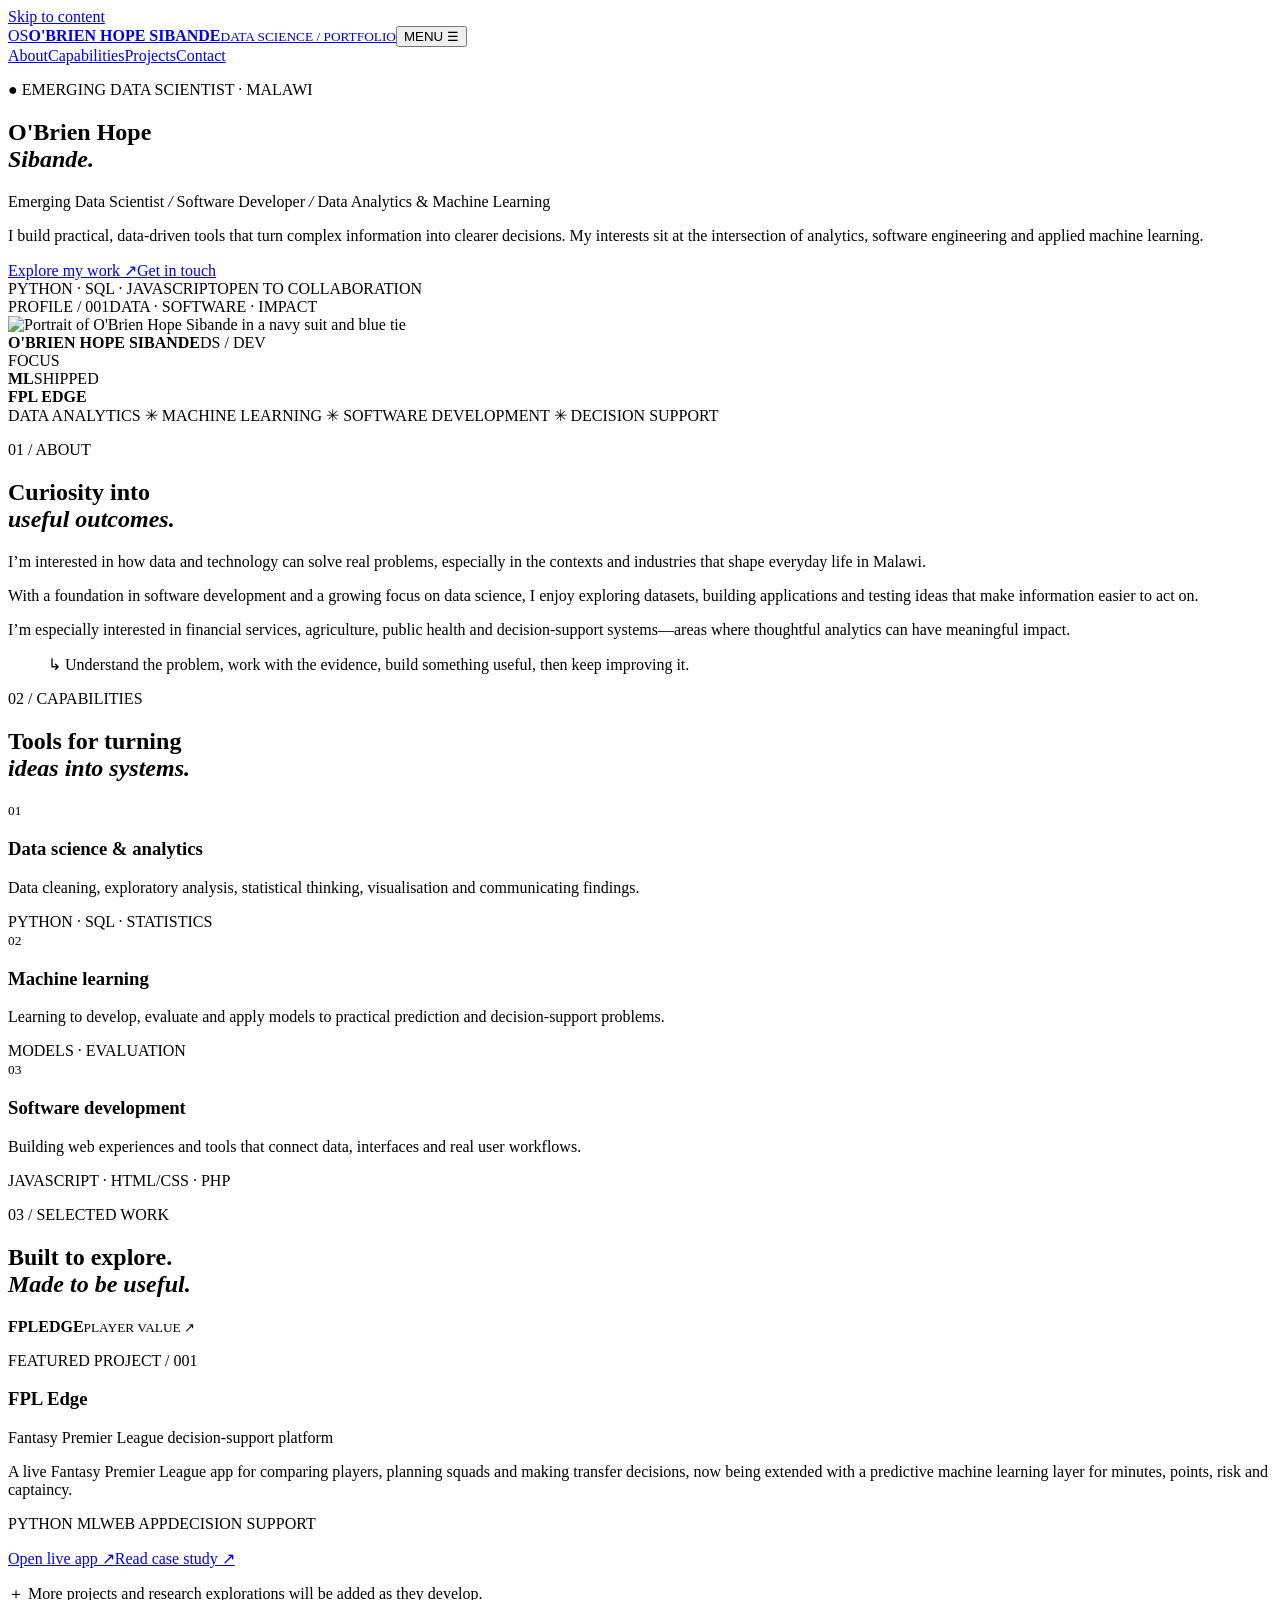
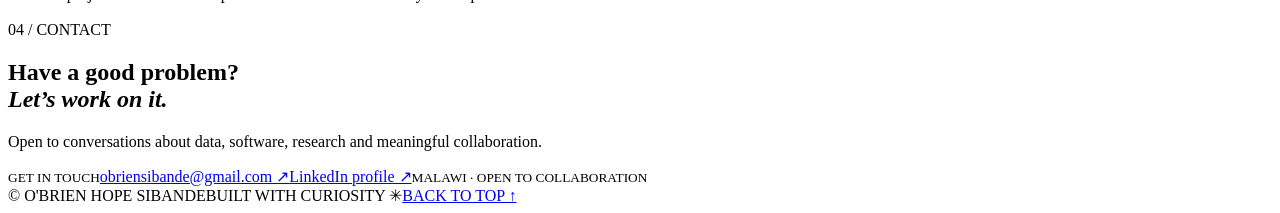
==== index.html @ 48fd836f "Add portfolio homepage" ====
<!doctype html>
<html lang="en"><head><meta charset="utf-8"><script>document.documentElement.classList.add("js")</script><meta name="viewport" content="width=device-width,initial-scale=1"><meta name="theme-color" content="#080c12"><meta name="description" content="O'Brien Hope Sibande is an emerging data scientist and software developer in Malawi, building analytics and machine learning tools such as FPL Edge."><meta property="og:type" content="website"><meta property="og:title" content="O'Brien Hope Sibande — Data Science &amp; Software"><meta property="og:description" content="Practical data-driven tools that turn complex information into clearer decisions. Featured: FPL Edge."><meta property="og:image" content="/assets/og-image.jpg"><meta name="twitter:card" content="summary_large_image"><link rel="icon" href="data:image/svg+xml,%3Csvg xmlns='http://www.w3.org/2000/svg' viewBox='0 0 32 32'%3E%3Crect width='32' height='32' rx='7' fill='%235bd8ff'/%3E%3Ctext x='16' y='21' font-family='monospace' font-weight='700' font-size='14' text-anchor='middle' fill='%23071019'%3EOS%3C/text%3E%3C/svg%3E"><title>O'Brien Hope Sibande — Data Science &amp; Software</title><script type="application/ld+json">{"@context":"https://schema.org","@type":"Person","name":"O'Brien Hope Sibande","jobTitle":"Data Scientist and Software Developer","email":"mailto:obriensibande@gmail.com","address":{"@type":"PostalAddress","addressCountry":"MW"},"sameAs":["https://www.linkedin.com/in/o-brien-sibande-686056228","https://fpledge.vercel.app/"]}</script><link rel="preconnect" href="https://fonts.googleapis.com"><link rel="preconnect" href="https://fonts.gstatic.com" crossorigin><link href="https://fonts.googleapis.com/css2?family=DM+Mono:wght@400;500&family=DM+Sans:wght@400;500;600;700&family=Space+Grotesk:wght@400;500;600;700&display=swap" rel="stylesheet"><link rel="stylesheet" href="styles.css"><script defer src="script.js"></script></head>
<body><a class="skip" href="#main">Skip to content</a><header><div class="container nav"><a class="brand" href="/"><span class="mark">OS</span><span><b>O'BRIEN HOPE SIBANDE</b><small>DATA SCIENCE / PORTFOLIO</small></span></a><button class="menu" aria-expanded="false" aria-controls="links" aria-label="Toggle navigation menu">MENU ☰</button><nav id="links" aria-label="Primary"><a href="#about">About</a><a href="#skills">Capabilities</a><a href="#projects">Projects</a><a href="#contact">Contact</a></nav></div></header>
<main id="main"><section class="hero container"><div><p class="eyebrow">● EMERGING DATA SCIENTIST · MALAWI</p><h1>O'Brien Hope<br><em>Sibande.</em></h1><p class="role">Emerging Data Scientist <i>/</i> Software Developer <i>/</i> Data Analytics &amp; Machine Learning</p><p class="intro">I build practical, data-driven tools that turn complex information into clearer decisions. My interests sit at the intersection of analytics, software engineering and applied machine learning.</p><div class="actions"><a class="primary" href="#projects">Explore my work ↗</a><a class="secondary" href="#contact">Get in touch</a></div><div class="meta"><span>PYTHON · SQL · JAVASCRIPT</span><span>OPEN TO COLLABORATION</span></div></div><div class="portrait-wrap"><div class="frame"><div class="frame-top"><span>PROFILE / 001</span><span>DATA · SOFTWARE · IMPACT</span></div><picture><source srcset="assets/obrien-hope-sibande.webp" type="image/webp"><img src="assets/obrien-hope-sibande.jpg" width="920" height="1380" fetchpriority="high" decoding="async" alt="Portrait of O'Brien Hope Sibande in a navy suit and blue tie"></picture><div class="frame-bottom"><b>O'BRIEN HOPE SIBANDE</b><span>DS / DEV</span></div></div><span class="float f1" aria-hidden="true">FOCUS<br><b>ML</b></span><span class="float f2" aria-hidden="true">SHIPPED<br><b>FPL EDGE</b></span></div></section>
<div class="ticker"><span>DATA ANALYTICS</span> ✳ <span>MACHINE LEARNING</span> ✳ <span>SOFTWARE DEVELOPMENT</span> ✳ <span>DECISION SUPPORT</span></div>
<section class="section container" id="about"><p class="eyebrow">01 / ABOUT</p><h2>Curiosity into<br><em>useful outcomes.</em></h2><div class="two"><p class="lead">I’m interested in how data and technology can solve real problems, especially in the contexts and industries that shape everyday life in Malawi.</p><div><p>With a foundation in software development and a growing focus on data science, I enjoy exploring datasets, building applications and testing ideas that make information easier to act on.</p><p>I’m especially interested in financial services, agriculture, public health and decision-support systems—areas where thoughtful analytics can have meaningful impact.</p><blockquote>↳ Understand the problem, work with the evidence, build something useful, then keep improving it.</blockquote></div></div></section>
<section class="section tinted" id="skills"><div class="container"><p class="eyebrow">02 / CAPABILITIES</p><h2>Tools for turning<br><em>ideas into systems.</em></h2><div class="cards"><article><small>01</small><h3>Data science &amp; analytics</h3><p>Data cleaning, exploratory analysis, statistical thinking, visualisation and communicating findings.</p><label>PYTHON · SQL · STATISTICS</label></article><article><small>02</small><h3>Machine learning</h3><p>Learning to develop, evaluate and apply models to practical prediction and decision-support problems.</p><label>MODELS · EVALUATION</label></article><article><small>03</small><h3>Software development</h3><p>Building web experiences and tools that connect data, interfaces and real user workflows.</p><label>JAVASCRIPT · HTML/CSS · PHP</label></article></div></div></section>
<section class="section container" id="projects"><p class="eyebrow">03 / SELECTED WORK</p><h2>Built to explore.<br><em>Made to be useful.</em></h2><article class="project"><div class="art" role="img" aria-label="FPL Edge project illustration"><div class="grid"></div><strong>FPL<span>EDGE</span></strong><small>PLAYER VALUE ↗</small><div class="bars"><i></i><i></i><i></i><i></i><i></i><i></i></div></div><div class="project-copy"><p class="eyebrow">FEATURED PROJECT / 001</p><h3>FPL Edge</h3><p class="accent">Fantasy Premier League decision-support platform</p><p>A live Fantasy Premier League app for comparing players, planning squads and making transfer decisions, now being extended with a predictive machine learning layer for minutes, points, risk and captaincy.</p><div class="chips"><span>PYTHON ML</span><span>WEB APP</span><span>DECISION SUPPORT</span></div><p class="links"><a href="https://fpledge.vercel.app/" target="_blank" rel="noopener noreferrer">Open live app ↗</a><a href="projects/fpl-edge/">Read case study ↗</a></p></div></article><p class="muted">＋ More projects and research explorations will be added as they develop.</p></section>
<section class="section contact" id="contact"><div class="container contact-grid"><div><p class="eyebrow">04 / CONTACT</p><h2>Have a good problem?<br><em>Let’s work on it.</em></h2><p>Open to conversations about data, software, research and meaningful collaboration.</p></div><div class="contact-card"><small>GET IN TOUCH</small><a href="mailto:obriensibande@gmail.com">obriensibande@gmail.com ↗</a><a href="https://www.linkedin.com/in/o-brien-sibande-686056228" target="_blank" rel="noopener noreferrer">LinkedIn profile ↗</a><small>MALAWI · OPEN TO COLLABORATION</small></div></div></section></main><footer><div class="container foot"><span>© <span id="year"></span> O'BRIEN HOPE SIBANDE</span><span>BUILT WITH CURIOSITY ✳</span><a href="#main">BACK TO TOP ↑</a></div></footer></body></html>
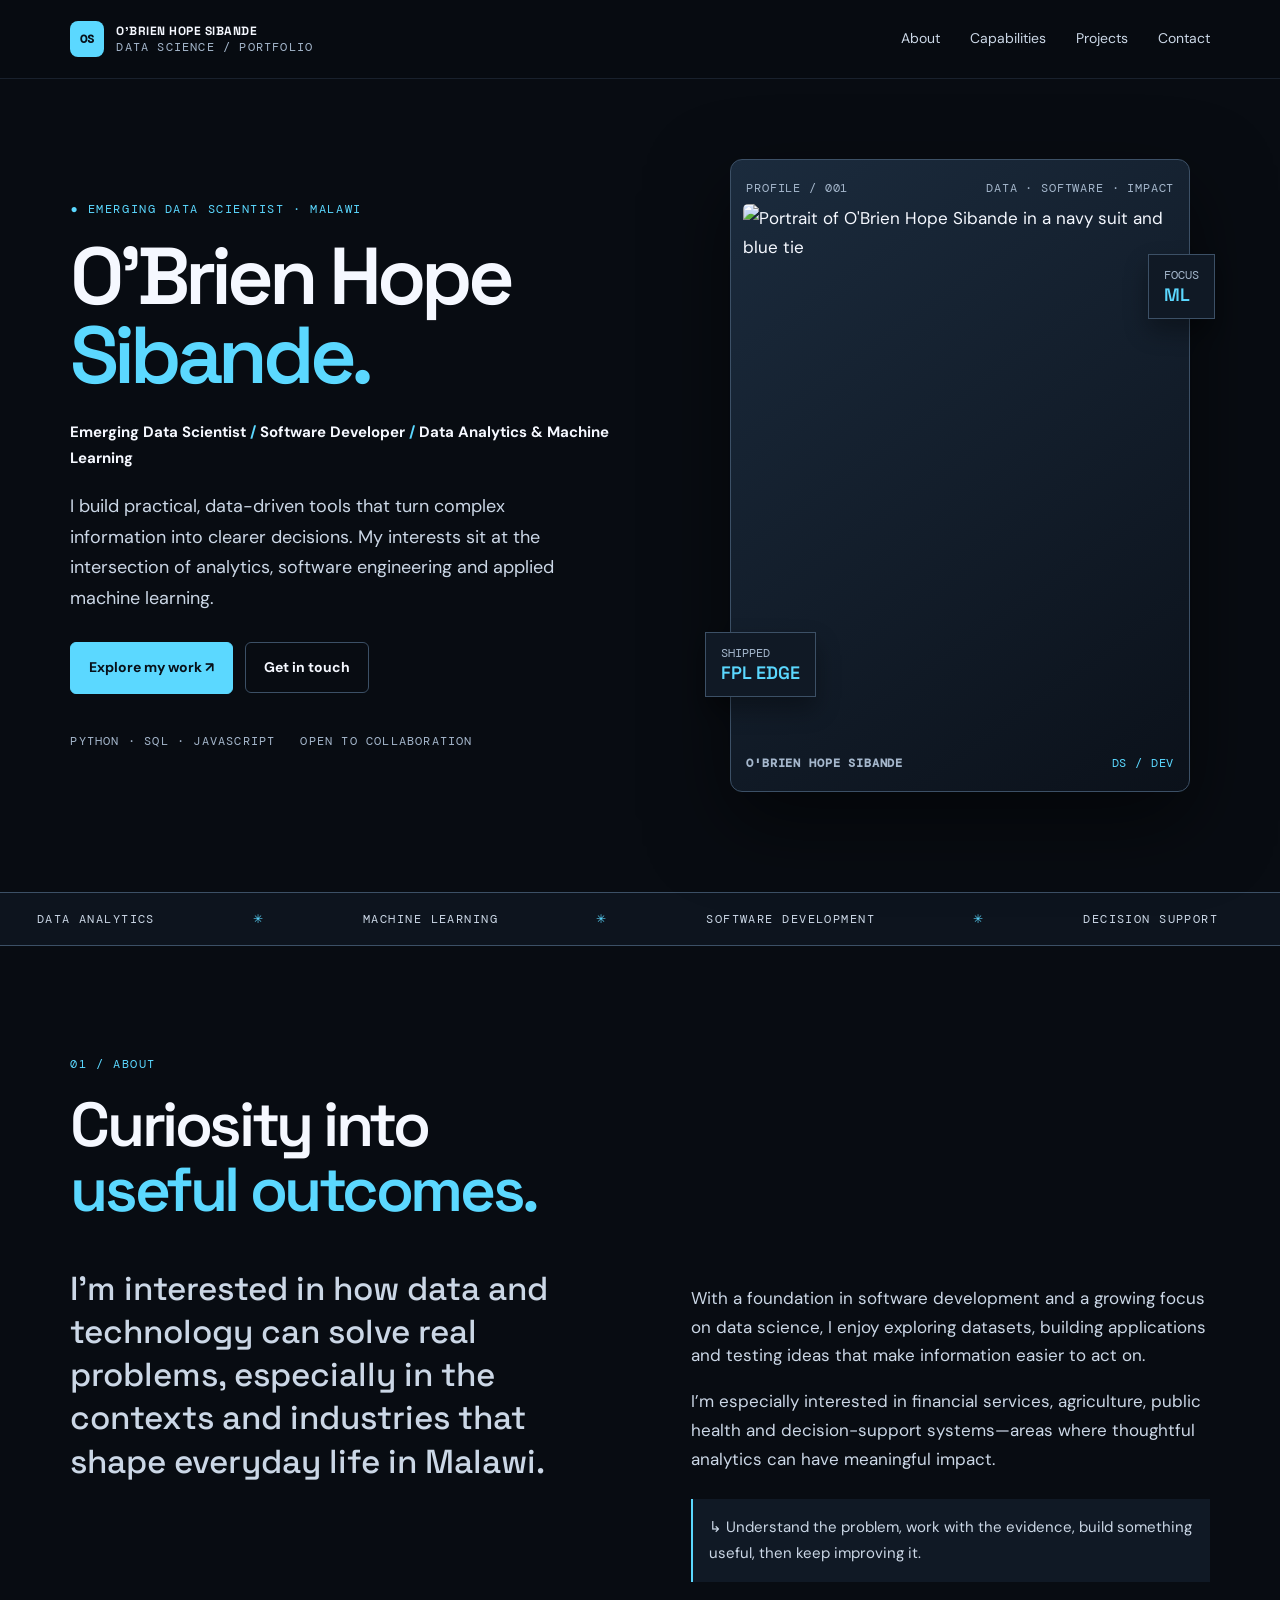
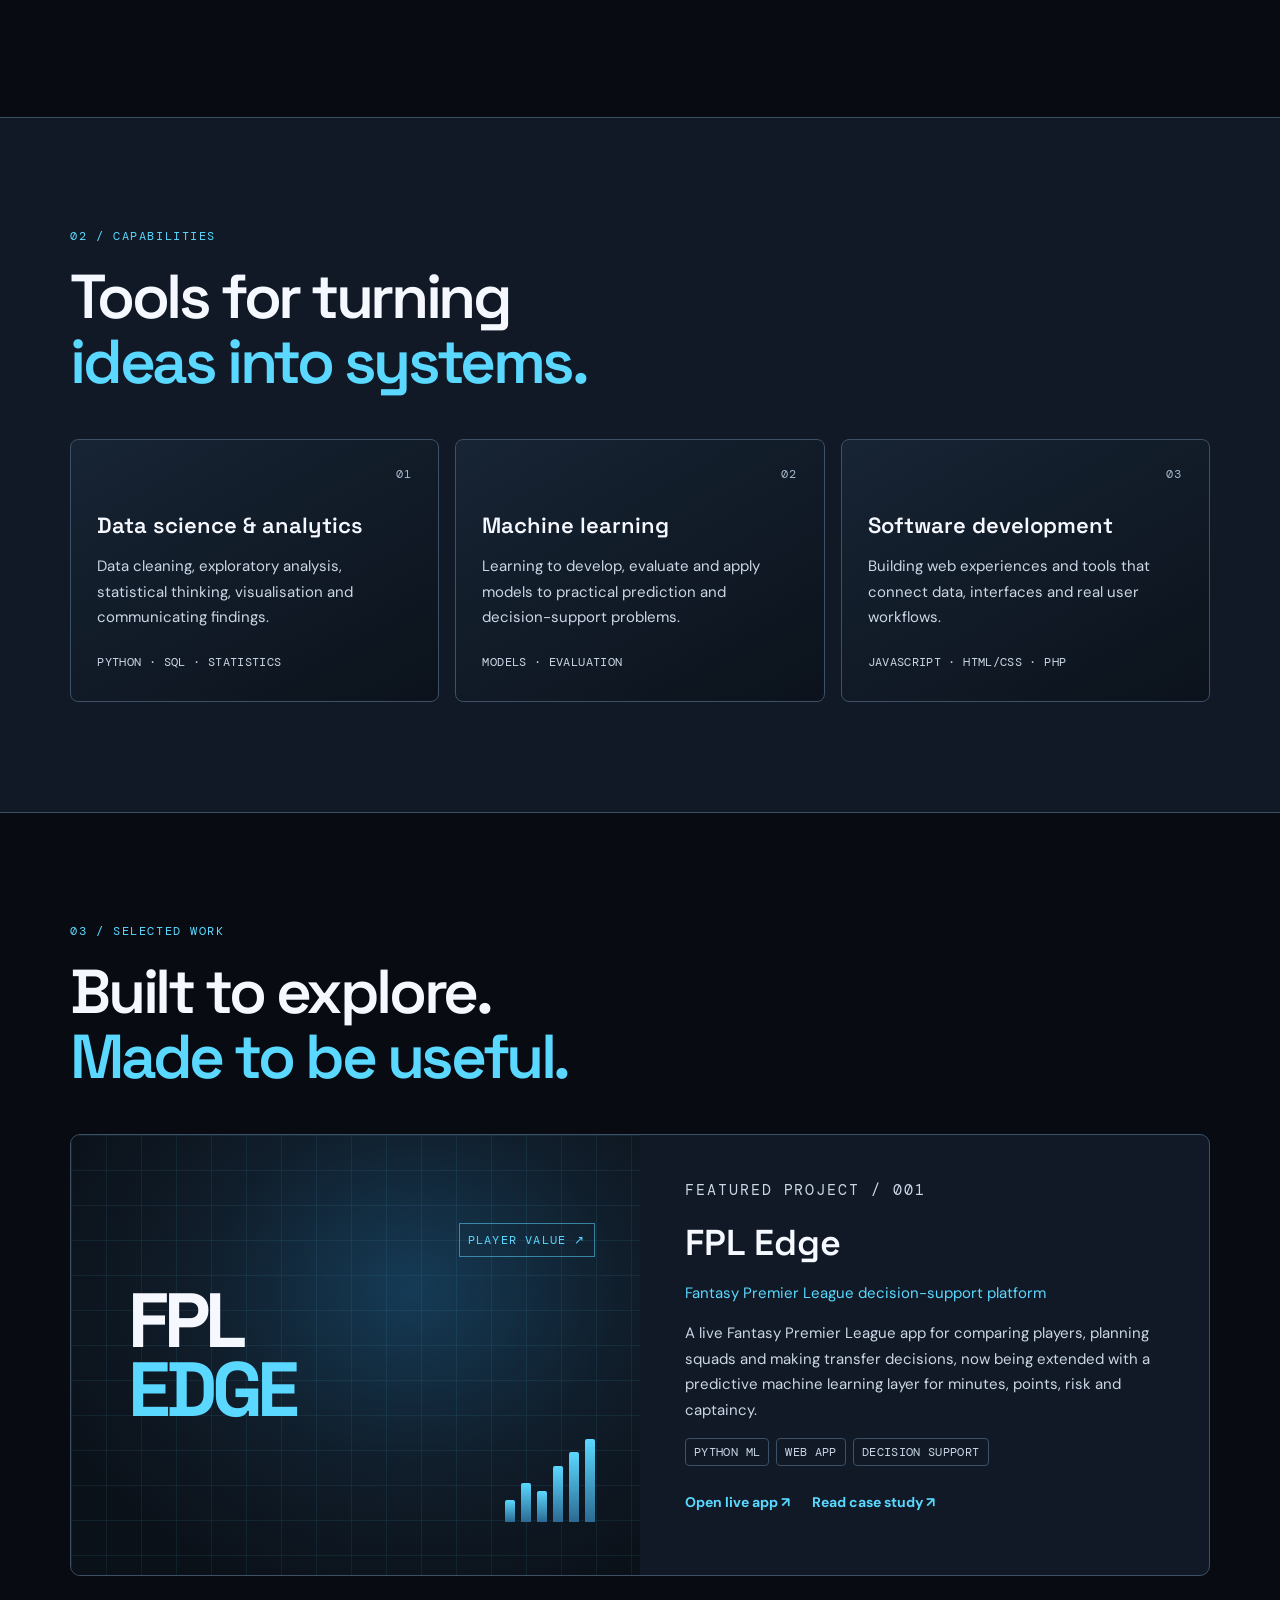
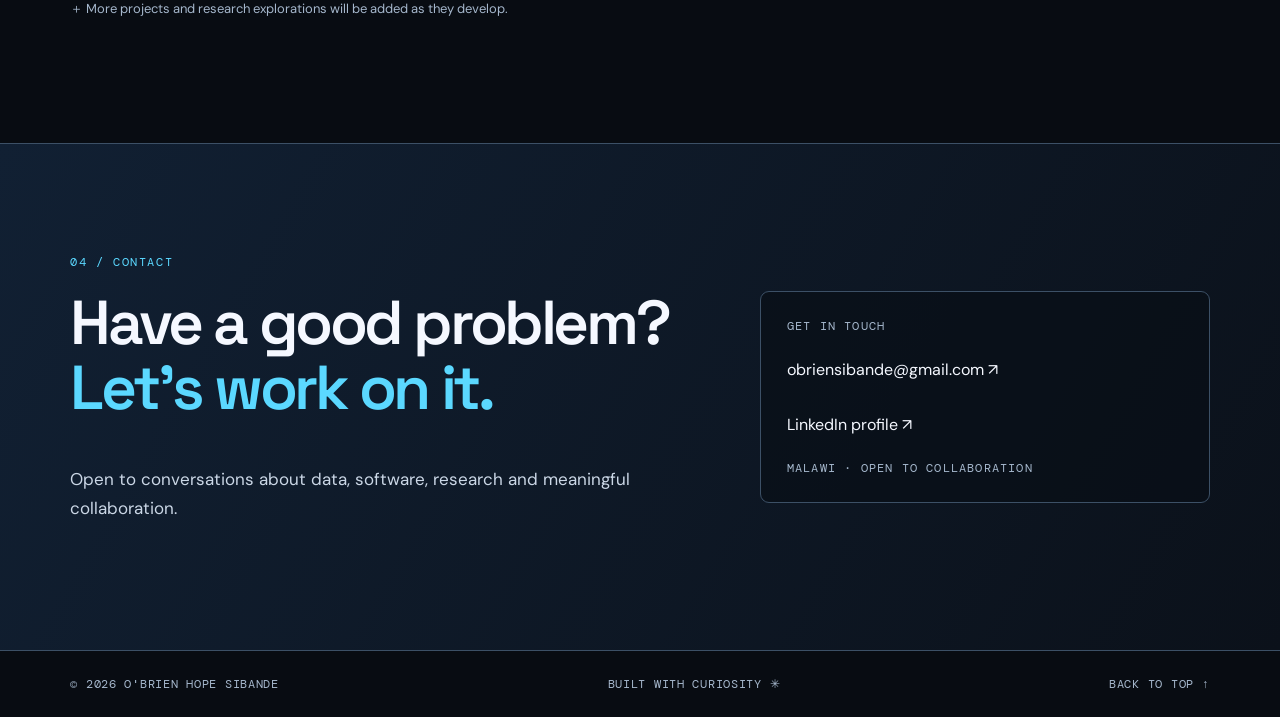
==== commit 0ba48586: "Use optimized portrait and social image" ====
--- a/index.html
+++ b/index.html
@@ -1,7 +1,7 @@
 <!doctype html>
-<html lang="en"><head><meta charset="utf-8"><script>document.documentElement.classList.add("js")</script><meta name="viewport" content="width=device-width,initial-scale=1"><meta name="theme-color" content="#080c12"><meta name="description" content="O'Brien Hope Sibande is an emerging data scientist and software developer in Malawi, building analytics and machine learning tools such as FPL Edge."><meta property="og:type" content="website"><meta property="og:title" content="O'Brien Hope Sibande — Data Science &amp; Software"><meta property="og:description" content="Practical data-driven tools that turn complex information into clearer decisions. Featured: FPL Edge."><meta property="og:image" content="/assets/og-image.jpg"><meta name="twitter:card" content="summary_large_image"><link rel="icon" href="data:image/svg+xml,%3Csvg xmlns='http://www.w3.org/2000/svg' viewBox='0 0 32 32'%3E%3Crect width='32' height='32' rx='7' fill='%235bd8ff'/%3E%3Ctext x='16' y='21' font-family='monospace' font-weight='700' font-size='14' text-anchor='middle' fill='%23071019'%3EOS%3C/text%3E%3C/svg%3E"><title>O'Brien Hope Sibande — Data Science &amp; Software</title><script type="application/ld+json">{"@context":"https://schema.org","@type":"Person","name":"O'Brien Hope Sibande","jobTitle":"Data Scientist and Software Developer","email":"mailto:obriensibande@gmail.com","address":{"@type":"PostalAddress","addressCountry":"MW"},"sameAs":["https://www.linkedin.com/in/o-brien-sibande-686056228","https://fpledge.vercel.app/"]}</script><link rel="preconnect" href="https://fonts.googleapis.com"><link rel="preconnect" href="https://fonts.gstatic.com" crossorigin><link href="https://fonts.googleapis.com/css2?family=DM+Mono:wght@400;500&family=DM+Sans:wght@400;500;600;700&family=Space+Grotesk:wght@400;500;600;700&display=swap" rel="stylesheet"><link rel="stylesheet" href="styles.css"><script defer src="script.js"></script></head>
+<html lang="en"><head><meta charset="utf-8"><script>document.documentElement.classList.add("js")</script><meta name="viewport" content="width=device-width,initial-scale=1"><meta name="theme-color" content="#080c12"><meta name="description" content="O'Brien Hope Sibande is an emerging data scientist and software developer in Malawi, building analytics and machine learning tools such as FPL Edge."><meta property="og:type" content="website"><meta property="og:title" content="O'Brien Hope Sibande — Data Science &amp; Software"><meta property="og:description" content="Practical data-driven tools that turn complex information into clearer decisions. Featured: FPL Edge."><meta property="og:image" content="/assets/og-image.webp"><meta name="twitter:card" content="summary_large_image"><link rel="icon" href="data:image/svg+xml,%3Csvg xmlns='http://www.w3.org/2000/svg' viewBox='0 0 32 32'%3E%3Crect width='32' height='32' rx='7' fill='%235bd8ff'/%3E%3Ctext x='16' y='21' font-family='monospace' font-weight='700' font-size='14' text-anchor='middle' fill='%23071019'%3EOS%3C/text%3E%3C/svg%3E"><title>O'Brien Hope Sibande — Data Science &amp; Software</title><script type="application/ld+json">{"@context":"https://schema.org","@type":"Person","name":"O'Brien Hope Sibande","jobTitle":"Data Scientist and Software Developer","email":"mailto:obriensibande@gmail.com","address":{"@type":"PostalAddress","addressCountry":"MW"},"sameAs":["https://www.linkedin.com/in/o-brien-sibande-686056228","https://fpledge.vercel.app/"]}</script><link rel="preconnect" href="https://fonts.googleapis.com"><link rel="preconnect" href="https://fonts.gstatic.com" crossorigin><link href="https://fonts.googleapis.com/css2?family=DM+Mono:wght@400;500&family=DM+Sans:wght@400;500;600;700&family=Space+Grotesk:wght@400;500;600;700&display=swap" rel="stylesheet"><link rel="stylesheet" href="styles.css"><script defer src="script.js"></script></head>
 <body><a class="skip" href="#main">Skip to content</a><header><div class="container nav"><a class="brand" href="/"><span class="mark">OS</span><span><b>O'BRIEN HOPE SIBANDE</b><small>DATA SCIENCE / PORTFOLIO</small></span></a><button class="menu" aria-expanded="false" aria-controls="links" aria-label="Toggle navigation menu">MENU ☰</button><nav id="links" aria-label="Primary"><a href="#about">About</a><a href="#skills">Capabilities</a><a href="#projects">Projects</a><a href="#contact">Contact</a></nav></div></header>
-<main id="main"><section class="hero container"><div><p class="eyebrow">● EMERGING DATA SCIENTIST · MALAWI</p><h1>O'Brien Hope<br><em>Sibande.</em></h1><p class="role">Emerging Data Scientist <i>/</i> Software Developer <i>/</i> Data Analytics &amp; Machine Learning</p><p class="intro">I build practical, data-driven tools that turn complex information into clearer decisions. My interests sit at the intersection of analytics, software engineering and applied machine learning.</p><div class="actions"><a class="primary" href="#projects">Explore my work ↗</a><a class="secondary" href="#contact">Get in touch</a></div><div class="meta"><span>PYTHON · SQL · JAVASCRIPT</span><span>OPEN TO COLLABORATION</span></div></div><div class="portrait-wrap"><div class="frame"><div class="frame-top"><span>PROFILE / 001</span><span>DATA · SOFTWARE · IMPACT</span></div><picture><source srcset="assets/obrien-hope-sibande.webp" type="image/webp"><img src="assets/obrien-hope-sibande.jpg" width="920" height="1380" fetchpriority="high" decoding="async" alt="Portrait of O'Brien Hope Sibande in a navy suit and blue tie"></picture><div class="frame-bottom"><b>O'BRIEN HOPE SIBANDE</b><span>DS / DEV</span></div></div><span class="float f1" aria-hidden="true">FOCUS<br><b>ML</b></span><span class="float f2" aria-hidden="true">SHIPPED<br><b>FPL EDGE</b></span></div></section>
+<main id="main"><section class="hero container"><div><p class="eyebrow">● EMERGING DATA SCIENTIST · MALAWI</p><h1>O'Brien Hope<br><em>Sibande.</em></h1><p class="role">Emerging Data Scientist <i>/</i> Software Developer <i>/</i> Data Analytics &amp; Machine Learning</p><p class="intro">I build practical, data-driven tools that turn complex information into clearer decisions. My interests sit at the intersection of analytics, software engineering and applied machine learning.</p><div class="actions"><a class="primary" href="#projects">Explore my work ↗</a><a class="secondary" href="#contact">Get in touch</a></div><div class="meta"><span>PYTHON · SQL · JAVASCRIPT</span><span>OPEN TO COLLABORATION</span></div></div><div class="portrait-wrap"><div class="frame"><div class="frame-top"><span>PROFILE / 001</span><span>DATA · SOFTWARE · IMPACT</span></div><img src="assets/obrien-hope-sibande.webp" width="920" height="1380" fetchpriority="high" decoding="async" alt="Portrait of O'Brien Hope Sibande in a navy suit and blue tie"><div class="frame-bottom"><b>O'BRIEN HOPE SIBANDE</b><span>DS / DEV</span></div></div><span class="float f1" aria-hidden="true">FOCUS<br><b>ML</b></span><span class="float f2" aria-hidden="true">SHIPPED<br><b>FPL EDGE</b></span></div></section>
 <div class="ticker"><span>DATA ANALYTICS</span> ✳ <span>MACHINE LEARNING</span> ✳ <span>SOFTWARE DEVELOPMENT</span> ✳ <span>DECISION SUPPORT</span></div>
 <section class="section container" id="about"><p class="eyebrow">01 / ABOUT</p><h2>Curiosity into<br><em>useful outcomes.</em></h2><div class="two"><p class="lead">I’m interested in how data and technology can solve real problems, especially in the contexts and industries that shape everyday life in Malawi.</p><div><p>With a foundation in software development and a growing focus on data science, I enjoy exploring datasets, building applications and testing ideas that make information easier to act on.</p><p>I’m especially interested in financial services, agriculture, public health and decision-support systems—areas where thoughtful analytics can have meaningful impact.</p><blockquote>↳ Understand the problem, work with the evidence, build something useful, then keep improving it.</blockquote></div></div></section>
 <section class="section tinted" id="skills"><div class="container"><p class="eyebrow">02 / CAPABILITIES</p><h2>Tools for turning<br><em>ideas into systems.</em></h2><div class="cards"><article><small>01</small><h3>Data science &amp; analytics</h3><p>Data cleaning, exploratory analysis, statistical thinking, visualisation and communicating findings.</p><label>PYTHON · SQL · STATISTICS</label></article><article><small>02</small><h3>Machine learning</h3><p>Learning to develop, evaluate and apply models to practical prediction and decision-support problems.</p><label>MODELS · EVALUATION</label></article><article><small>03</small><h3>Software development</h3><p>Building web experiences and tools that connect data, interfaces and real user workflows.</p><label>JAVASCRIPT · HTML/CSS · PHP</label></article></div></div></section>
--- a/styles.css
+++ b/styles.css
@@ -0,0 +1,63 @@
+:root{color-scheme:dark;--bg:#080c12;--surface:#101925;--raised:#162333;--text:#f5f8ff;--secondary:#cbd7e6;--muted:#a5b7cc;--border:#3c5066;--accent:#5bd8ff;--display:"Space Grotesk",sans-serif;--body:"DM Sans",sans-serif;--mono:"DM Mono",monospace;--g:clamp(22px,5.5vw,84px);--max:1200px}*{box-sizing:border-box}html{scroll-behavior:smooth;scroll-padding-top:85px}body{margin:0;background:var(--bg);color:var(--text);font:17px/1.7 var(--body);-webkit-font-smoothing:antialiased}a{color:inherit;text-decoration:none}a:focus-visible,button:focus-visible{outline:3px solid var(--accent);outline-offset:4px}::selection{background:var(--accent);color:#071019}.container{width:min(var(--max),calc(100% - 2*var(--g)));margin:auto}.skip{position:fixed;top:-100px;left:10px;background:white;color:black;padding:10px;z-index:90}.skip:focus{top:10px}header{position:sticky;top:0;z-index:20;background:#080c12f2;backdrop-filter:blur(16px);border-bottom:1px solid #3c506655}.nav{min-height:78px;display:flex;align-items:center;justify-content:space-between;gap:22px}.brand{display:flex;align-items:center;gap:12px}.mark{background:var(--accent);color:#071019;padding:10px;border-radius:8px;font:700 12px var(--mono)}.brand span:last-child{display:grid;line-height:1.4}.brand b{font:700 12px var(--display);letter-spacing:.04em}.brand small,small{font:12px var(--mono);letter-spacing:.1em;color:var(--muted)}nav{display:flex;gap:30px}nav a{font-size:14px;color:var(--secondary)}nav a:hover,a:hover{color:var(--accent)}.menu{display:none;background:transparent;color:var(--text);border:1px solid var(--border);padding:9px;border-radius:6px}.hero{display:grid;grid-template-columns:1.05fr .95fr;gap:7vw;align-items:center;padding-block:80px 100px;min-height:650px}.eyebrow{font:12px var(--mono);letter-spacing:.13em;color:var(--accent);margin:0 0 20px}.hero h1{font:600 clamp(50px,6.3vw,86px)/.98 var(--display);letter-spacing:-.065em;margin:0 0 25px}.hero h1 em,h2 em{font-style:normal;color:var(--accent)}.role{font-size:15px;font-weight:700}.role i{font-style:normal;color:var(--accent)}.intro{font-size:18px;max-width:520px;color:var(--secondary);margin:20px 0 28px}.actions{display:flex;gap:12px;flex-wrap:wrap}.primary,.secondary{display:inline-flex;align-items:center;justify-content:center;padding:13px 18px;border:1px solid var(--border);border-radius:6px;font-size:14px;font-weight:700}.primary{background:var(--accent);border-color:var(--accent);color:#071019}.primary:hover{background:#a0edff;color:#071019}.meta{display:flex;gap:25px;flex-wrap:wrap;margin-top:40px;color:var(--muted);font:12px var(--mono);letter-spacing:.1em}.portrait-wrap{position:relative;width:min(100%,460px);justify-self:center}.frame{position:relative;z-index:2;padding:12px;background:linear-gradient(145deg,#1b2b3d,#0b111a);border:1px solid var(--border);border-radius:12px;box-shadow:0 30px 80px #0008}.frame img{display:block;width:100%;height:auto;aspect-ratio:4/5;object-fit:cover;object-position:center 25%;border-radius:5px}.frame-bottom{padding-top:14px;color:var(--text)}.frame-bottom span{color:var(--accent)}.frame-top,.frame-bottom{display:flex;justify-content:space-between;gap:10px;padding:8px 3px;color:var(--muted);font:12px var(--mono);letter-spacing:.07em}.float{position:absolute;z-index:3;padding:12px 15px;background:var(--surface);border:1px solid var(--border);color:var(--muted);font:12px var(--mono);box-shadow:0 12px 25px #0005}.float b{display:block;color:var(--accent);font:600 18px var(--display)}.f1{top:15%;right:-25px}.f2{bottom:15%;left:-25px}.ticker{display:flex;justify-content:space-around;gap:25px;overflow:hidden;white-space:nowrap;padding:18px;border-block:1px solid var(--border);background:#0d141e;color:var(--accent);font:12px var(--mono);letter-spacing:.12em}.ticker span{color:var(--secondary)}.section{padding-block:110px}.section h2,.contact h2{font:600 clamp(38px,5vw,62px)/1.05 var(--display);letter-spacing:-.055em;margin:0 0 45px}.two{display:grid;grid-template-columns:1fr 1fr;gap:8vw}.lead{font:500 clamp(23px,2.6vw,34px)/1.3 var(--display);margin:0}.two p{color:var(--secondary)}blockquote{margin:25px 0;padding:16px;border-left:2px solid var(--accent);background:var(--surface);color:var(--secondary);font-size:15px}.tinted{background:var(--surface);border-block:1px solid var(--border)}.cards{display:grid;grid-template-columns:repeat(3,1fr);gap:16px}.cards article{position:relative;padding:26px;border:1px solid var(--border);border-radius:8px;background:linear-gradient(150deg,#172434,#0b121b)}.cards small{float:right}.cards h3{font:600 22px var(--display);margin:45px 0 12px}.cards p,.project-copy>p{font-size:15px;color:var(--secondary)}.cards label,.chips span{font:12px var(--mono);color:var(--secondary);letter-spacing:.03em}.project{display:grid;grid-template-columns:1fr 1fr;border:1px solid var(--border);border-radius:10px;overflow:hidden;background:var(--surface)}.art{position:relative;min-height:350px;overflow:hidden;background:radial-gradient(ellipse at 60% 35%,#153b56,#101d2a 45%,#0b1119 80%);display:flex;align-items:center;padding:10%}.grid{position:absolute;inset:0;background-image:linear-gradient(#5bd8ff14 1px,transparent 1px),linear-gradient(90deg,#5bd8ff14 1px,transparent 1px);background-size:35px 35px}.art strong{position:relative;font:700 clamp(50px,6vw,78px)/.9 var(--display);letter-spacing:-.07em}.art strong span{display:block;color:var(--accent)}.art small{position:absolute;right:8%;top:20%;padding:8px;border:1px solid #5bd8ff88;color:var(--accent)}.bars{position:absolute;right:8%;bottom:12%;height:90px;display:flex;align-items:end;gap:6px}.bars i{width:10px;background:linear-gradient(var(--accent),#2b6a91);border-radius:2px 2px 0 0}.bars i:nth-child(1){height:25%}.bars i:nth-child(2){height:44%}.bars i:nth-child(3){height:35%}.bars i:nth-child(4){height:63%}.bars i:nth-child(5){height:78%}.bars i:nth-child(6){height:92%}.project-copy{padding:clamp(25px,4vw,45px);align-self:center}.project-copy h3{font:600 36px var(--display);margin:0}.project-copy .accent{color:var(--accent)}.chips{display:flex;gap:7px;flex-wrap:wrap}.chips span{border:1px solid var(--border);padding:5px 8px;border-radius:4px}.links{display:flex;gap:22px;flex-wrap:wrap;margin-top:25px}.links a{font-size:14px;font-weight:700;color:var(--accent)}.muted{color:var(--muted);font-size:13px;margin-top:22px}.contact{background:linear-gradient(120deg,#112033,#0b111a);border-block:1px solid var(--border)}.contact-grid{display:grid;grid-template-columns:1fr .75fr;gap:7vw;align-items:center}.contact-grid>div>p:not(.eyebrow){color:var(--secondary)}.contact-card{display:grid;gap:16px;padding:26px;border:1px solid var(--border);border-radius:9px;background:#080e16aa}.contact-card a{font-size:16px;padding:6px 0;overflow-wrap:anywhere}.contact-card a:hover{color:var(--accent)}footer{padding:25px 0}.foot{display:flex;justify-content:space-between;gap:15px;flex-wrap:wrap;color:var(--muted);font:12px var(--mono);letter-spacing:.06em}.foot a:hover{color:var(--accent)}
+@media(max-width:800px){.hero{gap:30px}.hero h1{font-size:clamp(45px,7vw,68px)}.cards article{padding:20px}.section{padding-block:80px}}@media(max-width:620px){.nav{min-height:70px}.brand b{font-size:11px}.brand small{font-size:11px}.menu{display:block}nav{display:none;position:absolute;top:69px;left:0;right:0;padding:20px var(--g);background:#0b111a;border-bottom:1px solid var(--border);flex-direction:column;gap:18px}nav.open{display:flex}.hero{grid-template-columns:1fr;padding-block:55px 75px;gap:45px}.hero h1{font-size:clamp(52px,14vw,76px)}.portrait-wrap{width:82%}.f1{right:-20px}.f2{left:-20px}.ticker{justify-content:flex-start;min-width:0;gap:25px;font-size:9px}.section{padding-block:75px}.two,.cards,.project,.contact-grid{grid-template-columns:1fr}.two{gap:18px}.cards{gap:12px}.cards h3{margin-top:30px}.project .art{min-height:280px}.project-copy{padding:25px}.contact-grid{gap:25px}.foot span:nth-child(2){display:none}}@media(prefers-reduced-motion:reduce){*,*::before,*::after{scroll-behavior:auto!important;transition-duration:.01ms!important;animation-duration:.01ms!important;animation-iteration-count:1!important}}
+.menu{min-height:44px;min-width:44px}
+nav a[aria-current="page"]{color:var(--accent)}
+.skip{border-radius:6px}
+.cards article,.project{transition:border-color .2s,transform .2s}
+.cards article:hover,.project:hover{border-color:var(--accent)}
+.stack,.facts{list-style:none;margin:0;padding:0}
+.facts{display:grid;grid-template-columns:repeat(4,1fr);gap:16px}
+.facts li{padding:20px;border:1px solid var(--border);border-radius:8px;background:var(--surface)}
+.facts b{display:block;font:600 22px var(--display);color:var(--accent);margin-bottom:6px}
+.facts span{font-size:13px;color:var(--secondary)}
+.pill{display:inline-block;padding:3px 8px;border:1px solid var(--accent);border-radius:999px;color:var(--accent);font:12px var(--mono);letter-spacing:.06em;margin-bottom:14px}
+.cards.four{grid-template-columns:repeat(2,1fr)}
+.cards.four h3{margin-top:22px}
+.prose{max-width:760px}
+.prose p{color:var(--secondary)}
+@media(max-width:800px){.facts{grid-template-columns:repeat(2,1fr)}}
+@media(max-width:620px){.facts,.cards.four{grid-template-columns:1fr}.ticker{overflow-x:auto}}
+@media(prefers-reduced-motion:reduce){.cards article,.project{transition:none}}
+.case-title{font:600 clamp(48px,8vw,86px)/1 var(--display);letter-spacing:-.06em;margin:0}
+.case-title span{color:var(--accent)}
+/* Motion and interactions */
+:root{--ease:cubic-bezier(.22,1,.36,1);--fast:.18s;--med:.45s}
+html{scroll-behavior:smooth}
+header{transition:box-shadow var(--med) var(--ease),background var(--med)}
+header.scrolled{box-shadow:0 10px 30px #0007;background:#080c12fa}
+.progress{position:fixed;top:0;left:0;height:3px;width:100%;background:var(--accent);transform:scaleX(0);transform-origin:left;z-index:100;pointer-events:none}
+nav a{position:relative;padding:6px 0;transition:color var(--fast)}
+nav a::after{content:"";position:absolute;left:0;right:0;bottom:0;height:2px;background:var(--accent);transform:scaleX(0);transform-origin:left;transition:transform var(--med) var(--ease)}
+nav a:hover::after,nav a.active::after,nav a[aria-current="page"]::after{transform:scaleX(1)}
+nav a.active{color:var(--accent)}
+.primary,.secondary,.menu{transition:transform var(--fast) var(--ease),background var(--fast),color var(--fast),border-color var(--fast),box-shadow var(--med) var(--ease)}
+.primary:hover{transform:translateY(-2px);box-shadow:0 10px 28px #5bd8ff40}
+.secondary:hover{transform:translateY(-2px);border-color:var(--accent);color:var(--accent)}
+.primary:active,.secondary:active,.menu:active{transform:translateY(0) scale(.97)}
+.links a,.contact-card a{transition:color var(--fast),transform var(--fast) var(--ease)}
+.links a:hover,.contact-card a:hover{transform:translateX(4px)}
+.cards article,.project{transition:border-color var(--med),transform var(--med) var(--ease),box-shadow var(--med) var(--ease)}
+.cards article:hover,.project:hover{transform:translateY(-4px);box-shadow:0 18px 40px #0006}
+.facts li{transition:border-color var(--med),transform var(--med) var(--ease)}
+.facts li:hover{border-color:var(--accent);transform:translateY(-3px)}
+.frame{transition:transform var(--med) var(--ease)}
+.frame:hover{transform:translateY(-4px)}
+@keyframes bob{0%,100%{transform:translateY(0)}50%{transform:translateY(-8px)}}
+.f1{animation:bob 6s ease-in-out infinite}
+.f2{animation:bob 7s ease-in-out -2s infinite}
+.bars i{transform-origin:bottom;transition:transform .9s var(--ease)}
+.js .art:not(.in) .bars i{transform:scaleY(0)}
+.bars i:nth-child(2){transition-delay:.08s}.bars i:nth-child(3){transition-delay:.16s}.bars i:nth-child(4){transition-delay:.24s}.bars i:nth-child(5){transition-delay:.32s}.bars i:nth-child(6){transition-delay:.4s}
+.ticker{display:block;padding:0;justify-content:flex-start}
+.ticker .track{flex:none;display:flex;align-items:center;gap:25px;padding:18px 0;min-width:100%;justify-content:space-around;animation:marquee 32s linear infinite;will-change:transform}
+.ticker:hover .track{animation-play-state:paused}
+@keyframes marquee{to{transform:translateX(-100%)}}
+@keyframes rise{from{opacity:0;transform:translateY(24px)}to{opacity:1;transform:none}}
+.js .hero .eyebrow,.js .hero h1,.js .hero .role,.js .hero .intro,.js .hero .actions,.js .hero .meta,.js .portrait-wrap{animation:rise .9s var(--ease) both}
+.js .hero h1{animation-delay:.08s}.js .hero .role{animation-delay:.16s}.js .hero .intro{animation-delay:.24s}.js .hero .actions{animation-delay:.32s}.js .hero .meta{animation-delay:.4s}.js .portrait-wrap{animation-delay:.2s}
+.js .reveal{opacity:0;transform:translateY(28px);transition:opacity .8s var(--ease),transform .8s var(--ease);transition-delay:var(--d,0s)}
+.js .reveal.in{opacity:1;transform:none}
+.js .cards article.reveal.in:hover,.js .project.reveal.in:hover{transform:translateY(-4px)}
+@media(max-width:620px){nav{display:flex;visibility:hidden;opacity:0;transform:translateY(-10px);pointer-events:none;transition:opacity var(--fast),transform var(--med) var(--ease),visibility 0s var(--med)}nav.open{visibility:visible;opacity:1;transform:none;pointer-events:auto;transition:opacity var(--fast),transform var(--med) var(--ease)}nav a{font-size:18px;padding:10px 0}.ticker .track{animation-duration:24s}}
+@media(hover:none){.cards article:hover,.project:hover,.facts li:hover,.frame:hover,.primary:hover,.secondary:hover{transform:none;box-shadow:none}}
+@media(prefers-reduced-motion:reduce){html{scroll-behavior:auto}.f1,.f2,.ticker .track{animation:none}.ticker{overflow-x:auto}.js .reveal,.js .hero *,.js .portrait-wrap{opacity:1!important;transform:none!important;animation:none!important}.js .art:not(.in) .bars i{transform:none}.progress{display:none}}
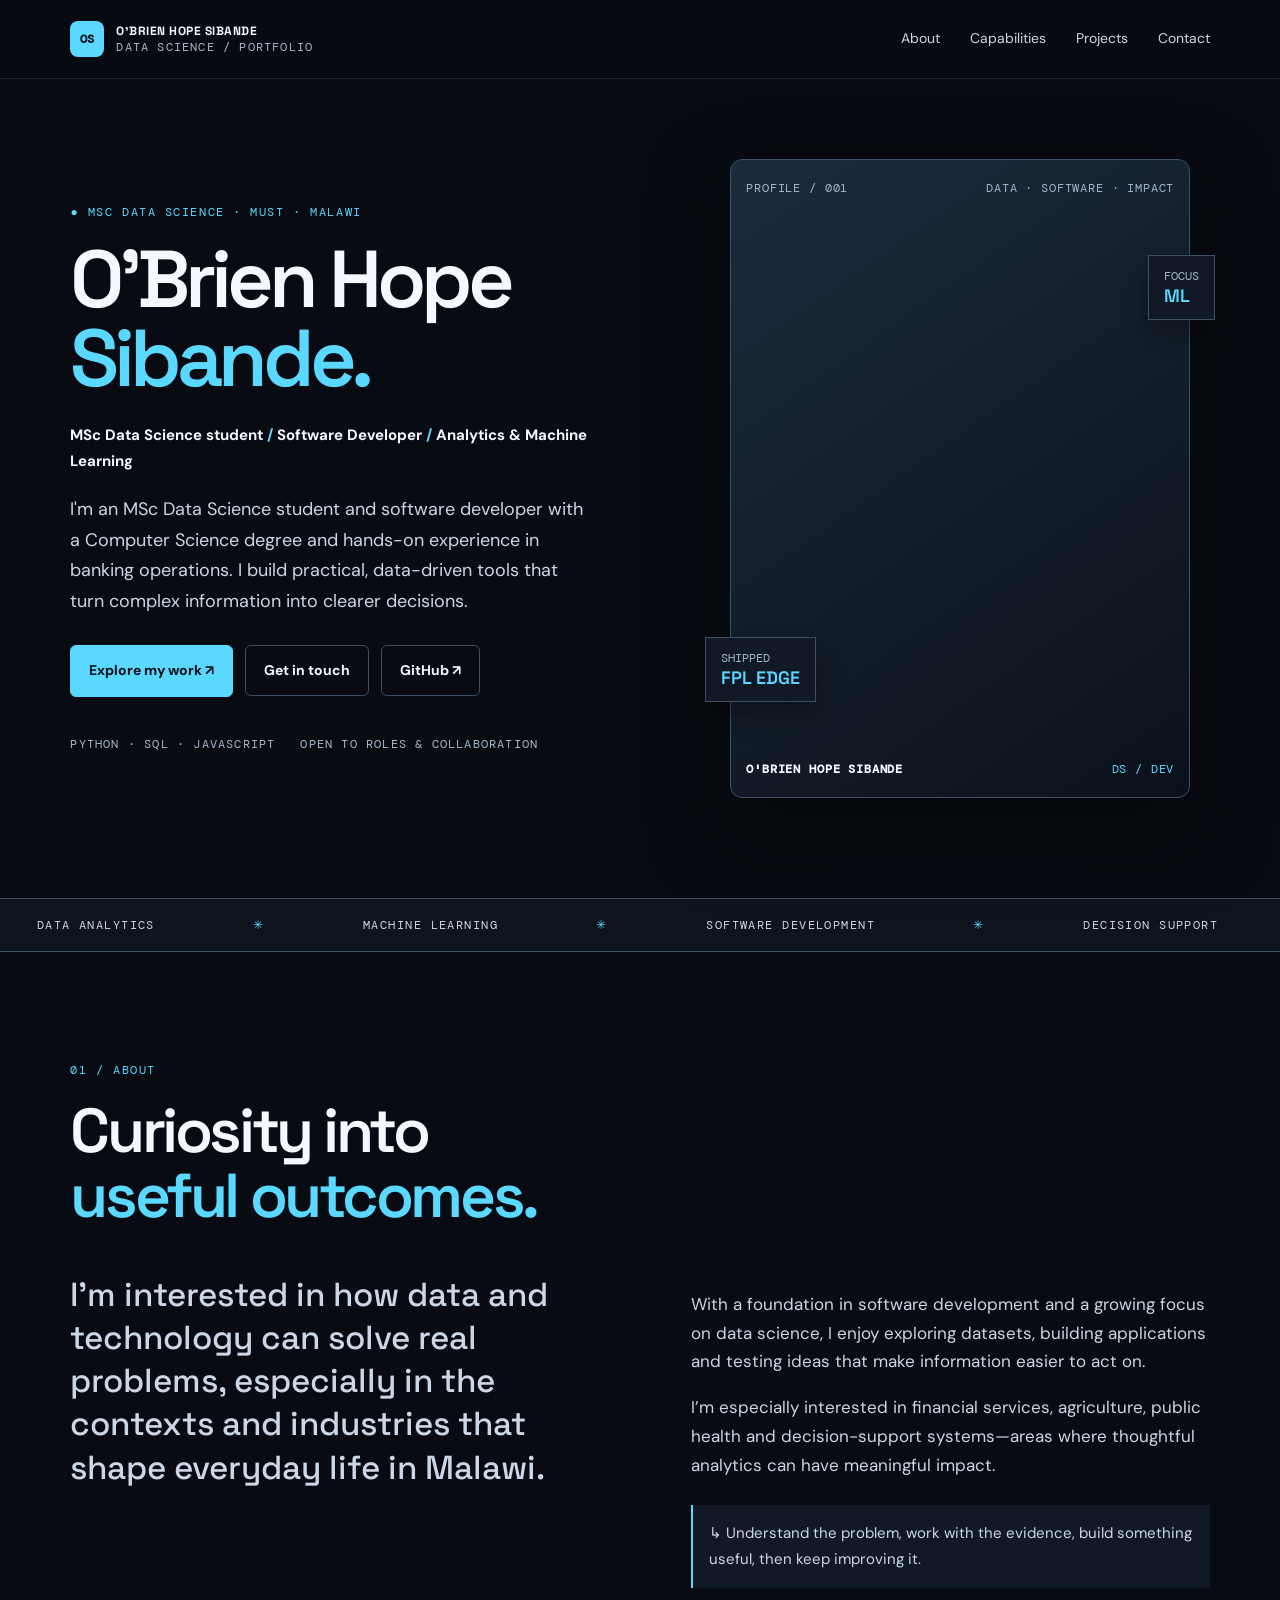
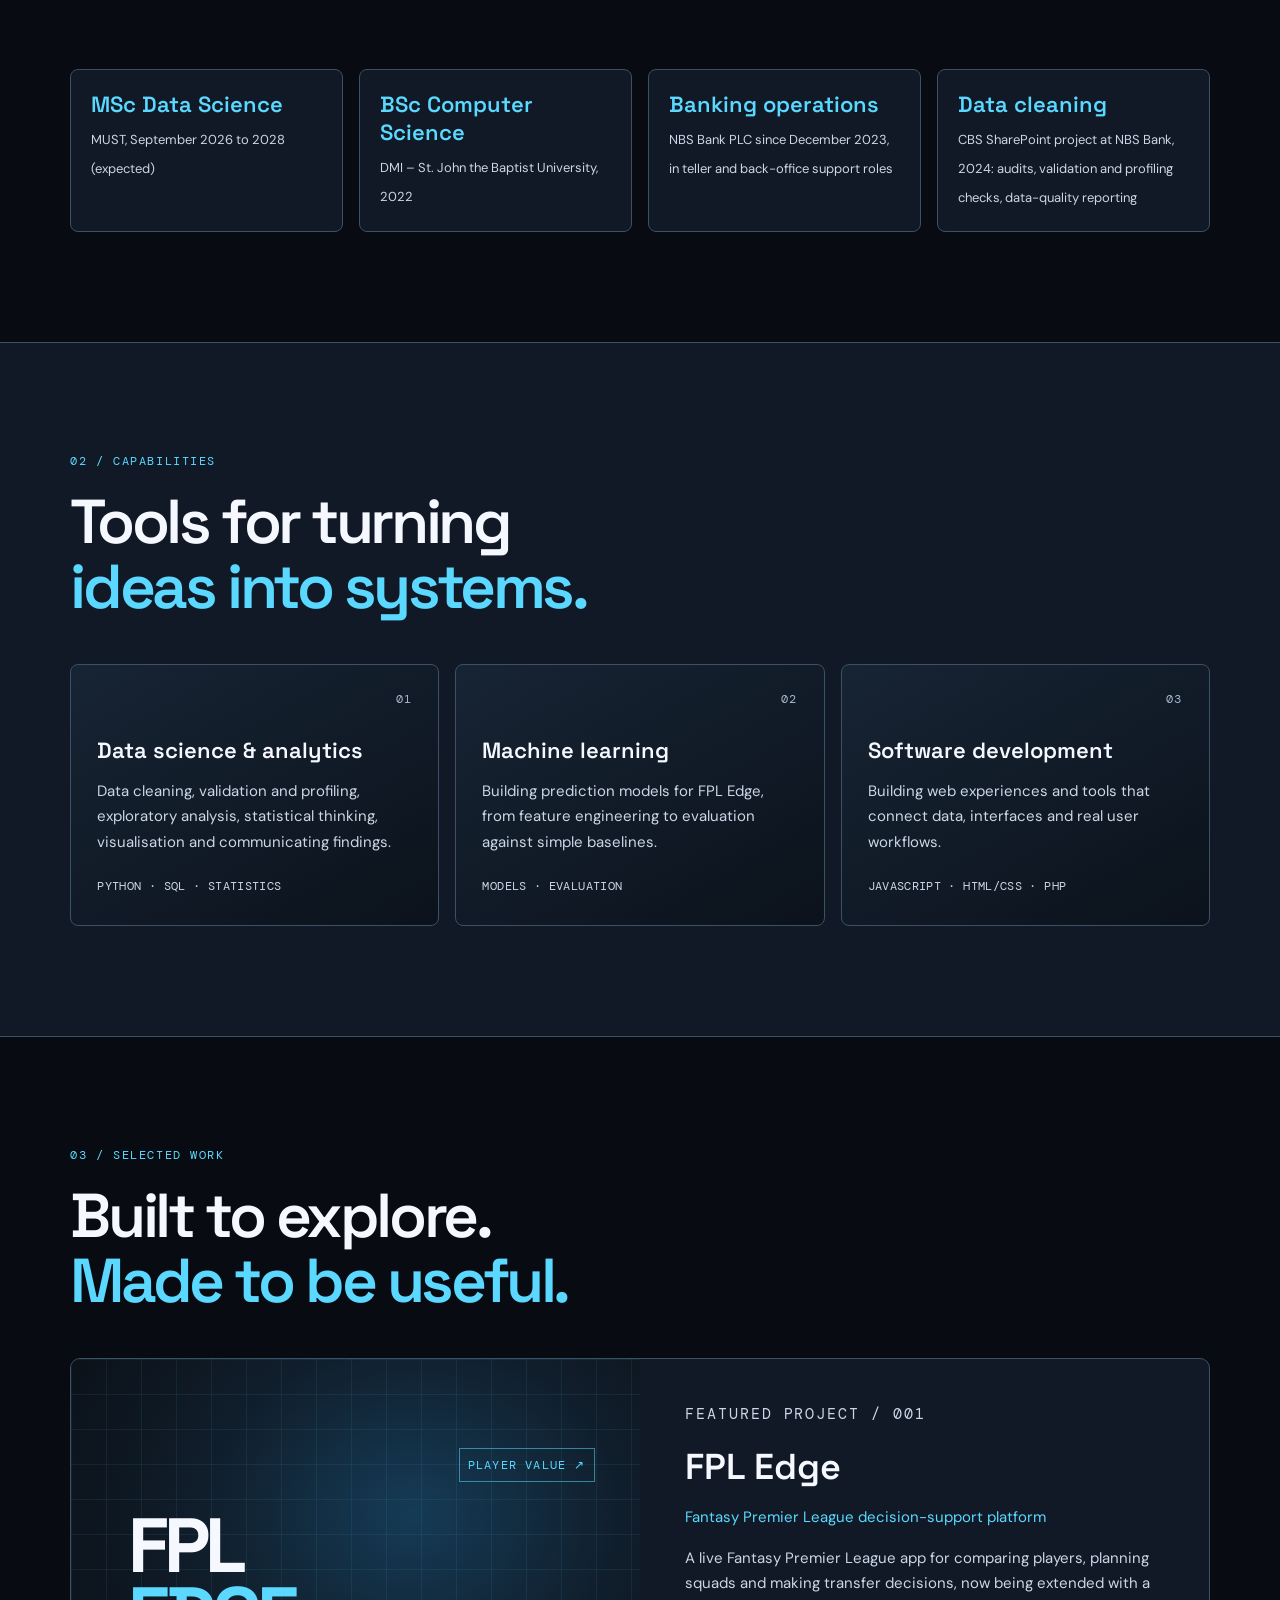
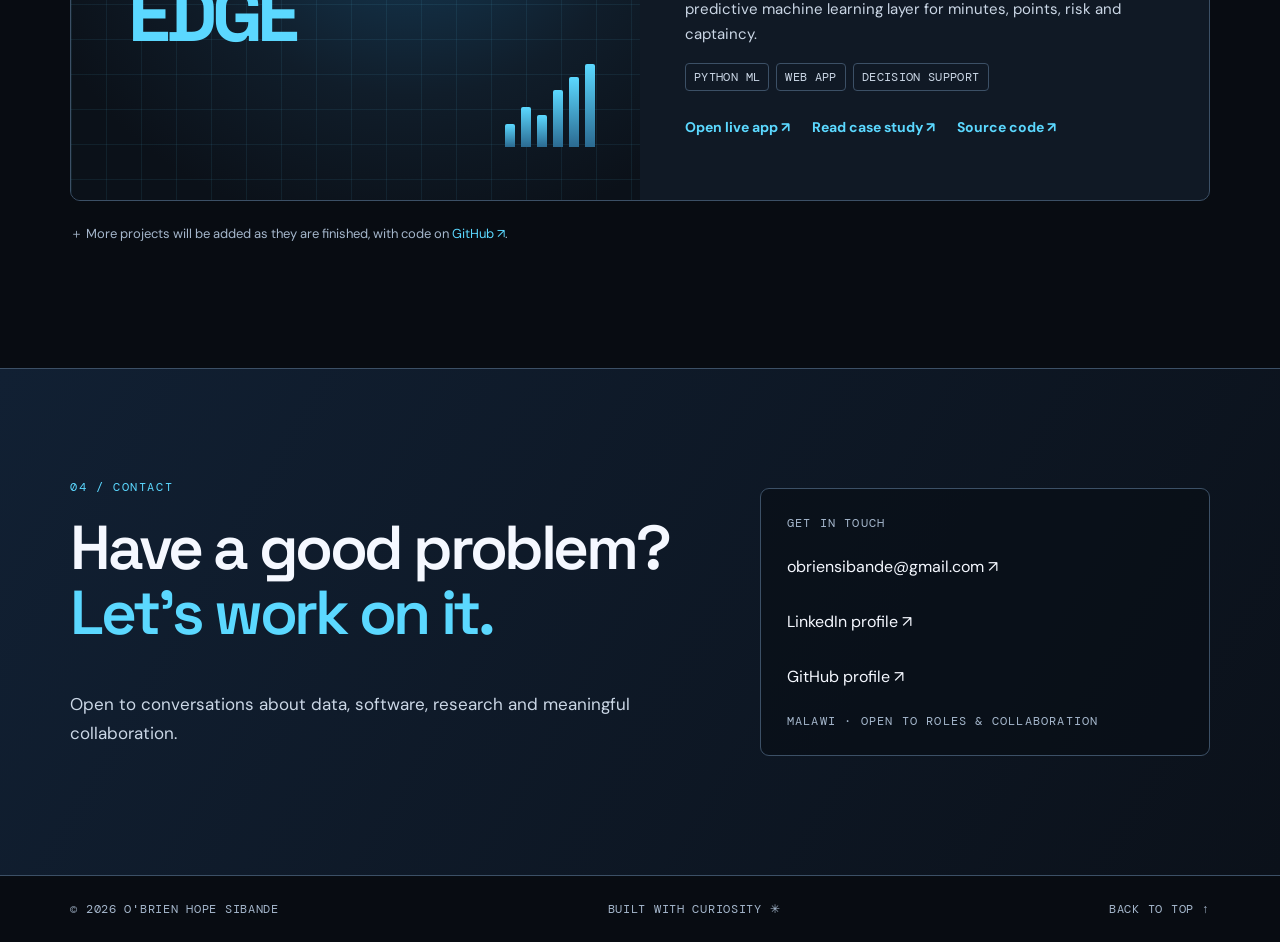
==== commit 4ff74bcf: "Add files via upload" ====
--- a/index.html
+++ b/index.html
@@ -1,9 +1,9 @@
 <!doctype html>
-<html lang="en"><head><meta charset="utf-8"><script>document.documentElement.classList.add("js")</script><meta name="viewport" content="width=device-width,initial-scale=1"><meta name="theme-color" content="#080c12"><meta name="description" content="O'Brien Hope Sibande is an emerging data scientist and software developer in Malawi, building analytics and machine learning tools such as FPL Edge."><meta property="og:type" content="website"><meta property="og:title" content="O'Brien Hope Sibande — Data Science &amp; Software"><meta property="og:description" content="Practical data-driven tools that turn complex information into clearer decisions. Featured: FPL Edge."><meta property="og:image" content="/assets/og-image.webp"><meta name="twitter:card" content="summary_large_image"><link rel="icon" href="data:image/svg+xml,%3Csvg xmlns='http://www.w3.org/2000/svg' viewBox='0 0 32 32'%3E%3Crect width='32' height='32' rx='7' fill='%235bd8ff'/%3E%3Ctext x='16' y='21' font-family='monospace' font-weight='700' font-size='14' text-anchor='middle' fill='%23071019'%3EOS%3C/text%3E%3C/svg%3E"><title>O'Brien Hope Sibande — Data Science &amp; Software</title><script type="application/ld+json">{"@context":"https://schema.org","@type":"Person","name":"O'Brien Hope Sibande","jobTitle":"Data Scientist and Software Developer","email":"mailto:obriensibande@gmail.com","address":{"@type":"PostalAddress","addressCountry":"MW"},"sameAs":["https://www.linkedin.com/in/o-brien-sibande-686056228","https://fpledge.vercel.app/"]}</script><link rel="preconnect" href="https://fonts.googleapis.com"><link rel="preconnect" href="https://fonts.gstatic.com" crossorigin><link href="https://fonts.googleapis.com/css2?family=DM+Mono:wght@400;500&family=DM+Sans:wght@400;500;600;700&family=Space+Grotesk:wght@400;500;600;700&display=swap" rel="stylesheet"><link rel="stylesheet" href="styles.css"><script defer src="script.js"></script></head>
+<html lang="en"><head><meta charset="utf-8"><script>document.documentElement.classList.add("js")</script><meta name="viewport" content="width=device-width,initial-scale=1"><meta name="theme-color" content="#080c12"><meta name="description" content="O'Brien Hope Sibande is an MSc Data Science student and software developer in Malawi, building analytics and machine learning tools such as FPL Edge."><link rel="canonical" href="https://obriensibande.vercel.app/"><meta property="og:url" content="https://obriensibande.vercel.app/"><meta property="og:type" content="website"><meta property="og:title" content="O'Brien Hope Sibande — Data Science &amp; Software"><meta property="og:description" content="Practical data-driven tools that turn complex information into clearer decisions. Featured: FPL Edge."><meta property="og:image" content="https://obriensibande.vercel.app/assets/og-image.jpg"><meta name="twitter:card" content="summary_large_image"><meta name="twitter:image" content="https://obriensibande.vercel.app/assets/og-image.jpg"><link rel="icon" href="data:image/svg+xml,%3Csvg xmlns='http://www.w3.org/2000/svg' viewBox='0 0 32 32'%3E%3Crect width='32' height='32' rx='7' fill='%235bd8ff'/%3E%3Ctext x='16' y='21' font-family='monospace' font-weight='700' font-size='14' text-anchor='middle' fill='%23071019'%3EOS%3C/text%3E%3C/svg%3E"><title>O'Brien Hope Sibande — Data Science &amp; Software</title><script type="application/ld+json">{"@context":"https://schema.org","@type":"Person","name":"O'Brien Hope Sibande","jobTitle":"MSc Data Science student and Software Developer","email":"mailto:obriensibande@gmail.com","address":{"@type":"PostalAddress","addressCountry":"MW"},"sameAs":["https://www.linkedin.com/in/o-brien-sibande-686056228","https://github.com/ZealotObryan","https://fpledge.vercel.app/"]}</script><link rel="preconnect" href="https://fonts.googleapis.com"><link rel="preconnect" href="https://fonts.gstatic.com" crossorigin><link href="https://fonts.googleapis.com/css2?family=DM+Mono:wght@400;500&family=DM+Sans:wght@400;500;600;700&family=Space+Grotesk:wght@400;500;600;700&display=swap" rel="stylesheet"><link rel="stylesheet" href="styles.css"><script defer src="script.js"></script></head>
 <body><a class="skip" href="#main">Skip to content</a><header><div class="container nav"><a class="brand" href="/"><span class="mark">OS</span><span><b>O'BRIEN HOPE SIBANDE</b><small>DATA SCIENCE / PORTFOLIO</small></span></a><button class="menu" aria-expanded="false" aria-controls="links" aria-label="Toggle navigation menu">MENU ☰</button><nav id="links" aria-label="Primary"><a href="#about">About</a><a href="#skills">Capabilities</a><a href="#projects">Projects</a><a href="#contact">Contact</a></nav></div></header>
-<main id="main"><section class="hero container"><div><p class="eyebrow">● EMERGING DATA SCIENTIST · MALAWI</p><h1>O'Brien Hope<br><em>Sibande.</em></h1><p class="role">Emerging Data Scientist <i>/</i> Software Developer <i>/</i> Data Analytics &amp; Machine Learning</p><p class="intro">I build practical, data-driven tools that turn complex information into clearer decisions. My interests sit at the intersection of analytics, software engineering and applied machine learning.</p><div class="actions"><a class="primary" href="#projects">Explore my work ↗</a><a class="secondary" href="#contact">Get in touch</a></div><div class="meta"><span>PYTHON · SQL · JAVASCRIPT</span><span>OPEN TO COLLABORATION</span></div></div><div class="portrait-wrap"><div class="frame"><div class="frame-top"><span>PROFILE / 001</span><span>DATA · SOFTWARE · IMPACT</span></div><img src="assets/obrien-hope-sibande.webp" width="920" height="1380" fetchpriority="high" decoding="async" alt="Portrait of O'Brien Hope Sibande in a navy suit and blue tie"><div class="frame-bottom"><b>O'BRIEN HOPE SIBANDE</b><span>DS / DEV</span></div></div><span class="float f1" aria-hidden="true">FOCUS<br><b>ML</b></span><span class="float f2" aria-hidden="true">SHIPPED<br><b>FPL EDGE</b></span></div></section>
+<main id="main"><section class="hero container"><div><p class="eyebrow">● MSC DATA SCIENCE · MUST · MALAWI</p><h1>O'Brien Hope<br><em>Sibande.</em></h1><p class="role">MSc Data Science student <i>/</i> Software Developer <i>/</i> Analytics &amp; Machine Learning</p><p class="intro">I'm an MSc Data Science student and software developer with a Computer Science degree and hands-on experience in banking operations. I build practical, data-driven tools that turn complex information into clearer decisions.</p><div class="actions"><a class="primary" href="#projects">Explore my work ↗</a><a class="secondary" href="#contact">Get in touch</a><a class="secondary" href="https://github.com/ZealotObryan" target="_blank" rel="noopener noreferrer">GitHub ↗</a></div><div class="meta"><span>PYTHON · SQL · JAVASCRIPT</span><span>OPEN TO ROLES &amp; COLLABORATION</span></div></div><div class="portrait-wrap"><div class="frame"><div class="frame-top"><span>PROFILE / 001</span><span>DATA · SOFTWARE · IMPACT</span></div><picture><source srcset="assets/obrien-hope-sibande.webp" type="image/webp"><img src="assets/obrien-hope-sibande.jpg" width="920" height="1380" fetchpriority="high" decoding="async" alt="Portrait of O'Brien Hope Sibande in a navy suit and blue tie"></picture><div class="frame-bottom"><b>O'BRIEN HOPE SIBANDE</b><span>DS / DEV</span></div></div><span class="float f1" aria-hidden="true">FOCUS<br><b>ML</b></span><span class="float f2" aria-hidden="true">SHIPPED<br><b>FPL EDGE</b></span></div></section>
 <div class="ticker"><span>DATA ANALYTICS</span> ✳ <span>MACHINE LEARNING</span> ✳ <span>SOFTWARE DEVELOPMENT</span> ✳ <span>DECISION SUPPORT</span></div>
-<section class="section container" id="about"><p class="eyebrow">01 / ABOUT</p><h2>Curiosity into<br><em>useful outcomes.</em></h2><div class="two"><p class="lead">I’m interested in how data and technology can solve real problems, especially in the contexts and industries that shape everyday life in Malawi.</p><div><p>With a foundation in software development and a growing focus on data science, I enjoy exploring datasets, building applications and testing ideas that make information easier to act on.</p><p>I’m especially interested in financial services, agriculture, public health and decision-support systems—areas where thoughtful analytics can have meaningful impact.</p><blockquote>↳ Understand the problem, work with the evidence, build something useful, then keep improving it.</blockquote></div></div></section>
-<section class="section tinted" id="skills"><div class="container"><p class="eyebrow">02 / CAPABILITIES</p><h2>Tools for turning<br><em>ideas into systems.</em></h2><div class="cards"><article><small>01</small><h3>Data science &amp; analytics</h3><p>Data cleaning, exploratory analysis, statistical thinking, visualisation and communicating findings.</p><label>PYTHON · SQL · STATISTICS</label></article><article><small>02</small><h3>Machine learning</h3><p>Learning to develop, evaluate and apply models to practical prediction and decision-support problems.</p><label>MODELS · EVALUATION</label></article><article><small>03</small><h3>Software development</h3><p>Building web experiences and tools that connect data, interfaces and real user workflows.</p><label>JAVASCRIPT · HTML/CSS · PHP</label></article></div></div></section>
-<section class="section container" id="projects"><p class="eyebrow">03 / SELECTED WORK</p><h2>Built to explore.<br><em>Made to be useful.</em></h2><article class="project"><div class="art" role="img" aria-label="FPL Edge project illustration"><div class="grid"></div><strong>FPL<span>EDGE</span></strong><small>PLAYER VALUE ↗</small><div class="bars"><i></i><i></i><i></i><i></i><i></i><i></i></div></div><div class="project-copy"><p class="eyebrow">FEATURED PROJECT / 001</p><h3>FPL Edge</h3><p class="accent">Fantasy Premier League decision-support platform</p><p>A live Fantasy Premier League app for comparing players, planning squads and making transfer decisions, now being extended with a predictive machine learning layer for minutes, points, risk and captaincy.</p><div class="chips"><span>PYTHON ML</span><span>WEB APP</span><span>DECISION SUPPORT</span></div><p class="links"><a href="https://fpledge.vercel.app/" target="_blank" rel="noopener noreferrer">Open live app ↗</a><a href="projects/fpl-edge/">Read case study ↗</a></p></div></article><p class="muted">＋ More projects and research explorations will be added as they develop.</p></section>
-<section class="section contact" id="contact"><div class="container contact-grid"><div><p class="eyebrow">04 / CONTACT</p><h2>Have a good problem?<br><em>Let’s work on it.</em></h2><p>Open to conversations about data, software, research and meaningful collaboration.</p></div><div class="contact-card"><small>GET IN TOUCH</small><a href="mailto:obriensibande@gmail.com">obriensibande@gmail.com ↗</a><a href="https://www.linkedin.com/in/o-brien-sibande-686056228" target="_blank" rel="noopener noreferrer">LinkedIn profile ↗</a><small>MALAWI · OPEN TO COLLABORATION</small></div></div></section></main><footer><div class="container foot"><span>© <span id="year"></span> O'BRIEN HOPE SIBANDE</span><span>BUILT WITH CURIOSITY ✳</span><a href="#main">BACK TO TOP ↑</a></div></footer></body></html>+<section class="section container" id="about"><p class="eyebrow">01 / ABOUT</p><h2>Curiosity into<br><em>useful outcomes.</em></h2><div class="two"><p class="lead">I’m interested in how data and technology can solve real problems, especially in the contexts and industries that shape everyday life in Malawi.</p><div><p>With a foundation in software development and a growing focus on data science, I enjoy exploring datasets, building applications and testing ideas that make information easier to act on.</p><p>I’m especially interested in financial services, agriculture, public health and decision-support systems—areas where thoughtful analytics can have meaningful impact.</p><blockquote>↳ Understand the problem, work with the evidence, build something useful, then keep improving it.</blockquote></div></div><ul class="facts" style="margin-top:56px"><li><b>MSc Data Science</b><span>MUST, September 2026 to 2028 (expected)</span></li><li><b>BSc Computer Science</b><span>DMI – St. John the Baptist University, 2022</span></li><li><b>Banking operations</b><span>NBS Bank PLC since December 2023, in teller and back-office support roles</span></li><li><b>Data cleaning</b><span>CBS SharePoint project at NBS Bank, 2024: audits, validation and profiling checks, data-quality reporting</span></li></ul></section>
+<section class="section tinted" id="skills"><div class="container"><p class="eyebrow">02 / CAPABILITIES</p><h2>Tools for turning<br><em>ideas into systems.</em></h2><div class="cards"><article><small>01</small><h3>Data science &amp; analytics</h3><p>Data cleaning, validation and profiling, exploratory analysis, statistical thinking, visualisation and communicating findings.</p><label>PYTHON · SQL · STATISTICS</label></article><article><small>02</small><h3>Machine learning</h3><p>Building prediction models for FPL Edge, from feature engineering to evaluation against simple baselines.</p><label>MODELS · EVALUATION</label></article><article><small>03</small><h3>Software development</h3><p>Building web experiences and tools that connect data, interfaces and real user workflows.</p><label>JAVASCRIPT · HTML/CSS · PHP</label></article></div></div></section>
+<section class="section container" id="projects"><p class="eyebrow">03 / SELECTED WORK</p><h2>Built to explore.<br><em>Made to be useful.</em></h2><article class="project"><div class="art" role="img" aria-label="FPL Edge project illustration"><div class="grid"></div><strong>FPL<span>EDGE</span></strong><small>PLAYER VALUE ↗</small><div class="bars"><i></i><i></i><i></i><i></i><i></i><i></i></div></div><div class="project-copy"><p class="eyebrow">FEATURED PROJECT / 001</p><h3>FPL Edge</h3><p class="accent">Fantasy Premier League decision-support platform</p><p>A live Fantasy Premier League app for comparing players, planning squads and making transfer decisions, now being extended with a predictive machine learning layer for minutes, points, risk and captaincy.</p><div class="chips"><span>PYTHON ML</span><span>WEB APP</span><span>DECISION SUPPORT</span></div><p class="links"><a href="https://fpledge.vercel.app/" target="_blank" rel="noopener noreferrer">Open live app ↗</a><a href="projects/fpl-edge/">Read case study ↗</a><a href="https://github.com/ZealotObryan/fpl-edge" target="_blank" rel="noopener noreferrer">Source code ↗</a></p></div></article><p class="muted">＋ More projects will be added as they are finished, with code on <a href="https://github.com/ZealotObryan" target="_blank" rel="noopener noreferrer" style="color:var(--accent)">GitHub ↗</a>.</p></section>
+<section class="section contact" id="contact"><div class="container contact-grid"><div><p class="eyebrow">04 / CONTACT</p><h2>Have a good problem?<br><em>Let’s work on it.</em></h2><p>Open to conversations about data, software, research and meaningful collaboration.</p></div><div class="contact-card"><small>GET IN TOUCH</small><a href="mailto:obriensibande@gmail.com">obriensibande@gmail.com ↗</a><a href="https://www.linkedin.com/in/o-brien-sibande-686056228" target="_blank" rel="noopener noreferrer">LinkedIn profile ↗</a><a href="https://github.com/ZealotObryan" target="_blank" rel="noopener noreferrer">GitHub profile ↗</a><small>MALAWI · OPEN TO ROLES &amp; COLLABORATION</small></div></div></section></main><footer><div class="container foot"><span>© <span id="year"></span> O'BRIEN HOPE SIBANDE</span><span>BUILT WITH CURIOSITY ✳</span><a href="#main">BACK TO TOP ↑</a></div></footer></body></html>
--- a/styles.css
+++ b/styles.css
@@ -1,5 +1,6 @@
-:root{color-scheme:dark;--bg:#080c12;--surface:#101925;--raised:#162333;--text:#f5f8ff;--secondary:#cbd7e6;--muted:#a5b7cc;--border:#3c5066;--accent:#5bd8ff;--display:"Space Grotesk",sans-serif;--body:"DM Sans",sans-serif;--mono:"DM Mono",monospace;--g:clamp(22px,5.5vw,84px);--max:1200px}*{box-sizing:border-box}html{scroll-behavior:smooth;scroll-padding-top:85px}body{margin:0;background:var(--bg);color:var(--text);font:17px/1.7 var(--body);-webkit-font-smoothing:antialiased}a{color:inherit;text-decoration:none}a:focus-visible,button:focus-visible{outline:3px solid var(--accent);outline-offset:4px}::selection{background:var(--accent);color:#071019}.container{width:min(var(--max),calc(100% - 2*var(--g)));margin:auto}.skip{position:fixed;top:-100px;left:10px;background:white;color:black;padding:10px;z-index:90}.skip:focus{top:10px}header{position:sticky;top:0;z-index:20;background:#080c12f2;backdrop-filter:blur(16px);border-bottom:1px solid #3c506655}.nav{min-height:78px;display:flex;align-items:center;justify-content:space-between;gap:22px}.brand{display:flex;align-items:center;gap:12px}.mark{background:var(--accent);color:#071019;padding:10px;border-radius:8px;font:700 12px var(--mono)}.brand span:last-child{display:grid;line-height:1.4}.brand b{font:700 12px var(--display);letter-spacing:.04em}.brand small,small{font:12px var(--mono);letter-spacing:.1em;color:var(--muted)}nav{display:flex;gap:30px}nav a{font-size:14px;color:var(--secondary)}nav a:hover,a:hover{color:var(--accent)}.menu{display:none;background:transparent;color:var(--text);border:1px solid var(--border);padding:9px;border-radius:6px}.hero{display:grid;grid-template-columns:1.05fr .95fr;gap:7vw;align-items:center;padding-block:80px 100px;min-height:650px}.eyebrow{font:12px var(--mono);letter-spacing:.13em;color:var(--accent);margin:0 0 20px}.hero h1{font:600 clamp(50px,6.3vw,86px)/.98 var(--display);letter-spacing:-.065em;margin:0 0 25px}.hero h1 em,h2 em{font-style:normal;color:var(--accent)}.role{font-size:15px;font-weight:700}.role i{font-style:normal;color:var(--accent)}.intro{font-size:18px;max-width:520px;color:var(--secondary);margin:20px 0 28px}.actions{display:flex;gap:12px;flex-wrap:wrap}.primary,.secondary{display:inline-flex;align-items:center;justify-content:center;padding:13px 18px;border:1px solid var(--border);border-radius:6px;font-size:14px;font-weight:700}.primary{background:var(--accent);border-color:var(--accent);color:#071019}.primary:hover{background:#a0edff;color:#071019}.meta{display:flex;gap:25px;flex-wrap:wrap;margin-top:40px;color:var(--muted);font:12px var(--mono);letter-spacing:.1em}.portrait-wrap{position:relative;width:min(100%,460px);justify-self:center}.frame{position:relative;z-index:2;padding:12px;background:linear-gradient(145deg,#1b2b3d,#0b111a);border:1px solid var(--border);border-radius:12px;box-shadow:0 30px 80px #0008}.frame img{display:block;width:100%;height:auto;aspect-ratio:4/5;object-fit:cover;object-position:center 25%;border-radius:5px}.frame-bottom{padding-top:14px;color:var(--text)}.frame-bottom span{color:var(--accent)}.frame-top,.frame-bottom{display:flex;justify-content:space-between;gap:10px;padding:8px 3px;color:var(--muted);font:12px var(--mono);letter-spacing:.07em}.float{position:absolute;z-index:3;padding:12px 15px;background:var(--surface);border:1px solid var(--border);color:var(--muted);font:12px var(--mono);box-shadow:0 12px 25px #0005}.float b{display:block;color:var(--accent);font:600 18px var(--display)}.f1{top:15%;right:-25px}.f2{bottom:15%;left:-25px}.ticker{display:flex;justify-content:space-around;gap:25px;overflow:hidden;white-space:nowrap;padding:18px;border-block:1px solid var(--border);background:#0d141e;color:var(--accent);font:12px var(--mono);letter-spacing:.12em}.ticker span{color:var(--secondary)}.section{padding-block:110px}.section h2,.contact h2{font:600 clamp(38px,5vw,62px)/1.05 var(--display);letter-spacing:-.055em;margin:0 0 45px}.two{display:grid;grid-template-columns:1fr 1fr;gap:8vw}.lead{font:500 clamp(23px,2.6vw,34px)/1.3 var(--display);margin:0}.two p{color:var(--secondary)}blockquote{margin:25px 0;padding:16px;border-left:2px solid var(--accent);background:var(--surface);color:var(--secondary);font-size:15px}.tinted{background:var(--surface);border-block:1px solid var(--border)}.cards{display:grid;grid-template-columns:repeat(3,1fr);gap:16px}.cards article{position:relative;padding:26px;border:1px solid var(--border);border-radius:8px;background:linear-gradient(150deg,#172434,#0b121b)}.cards small{float:right}.cards h3{font:600 22px var(--display);margin:45px 0 12px}.cards p,.project-copy>p{font-size:15px;color:var(--secondary)}.cards label,.chips span{font:12px var(--mono);color:var(--secondary);letter-spacing:.03em}.project{display:grid;grid-template-columns:1fr 1fr;border:1px solid var(--border);border-radius:10px;overflow:hidden;background:var(--surface)}.art{position:relative;min-height:350px;overflow:hidden;background:radial-gradient(ellipse at 60% 35%,#153b56,#101d2a 45%,#0b1119 80%);display:flex;align-items:center;padding:10%}.grid{position:absolute;inset:0;background-image:linear-gradient(#5bd8ff14 1px,transparent 1px),linear-gradient(90deg,#5bd8ff14 1px,transparent 1px);background-size:35px 35px}.art strong{position:relative;font:700 clamp(50px,6vw,78px)/.9 var(--display);letter-spacing:-.07em}.art strong span{display:block;color:var(--accent)}.art small{position:absolute;right:8%;top:20%;padding:8px;border:1px solid #5bd8ff88;color:var(--accent)}.bars{position:absolute;right:8%;bottom:12%;height:90px;display:flex;align-items:end;gap:6px}.bars i{width:10px;background:linear-gradient(var(--accent),#2b6a91);border-radius:2px 2px 0 0}.bars i:nth-child(1){height:25%}.bars i:nth-child(2){height:44%}.bars i:nth-child(3){height:35%}.bars i:nth-child(4){height:63%}.bars i:nth-child(5){height:78%}.bars i:nth-child(6){height:92%}.project-copy{padding:clamp(25px,4vw,45px);align-self:center}.project-copy h3{font:600 36px var(--display);margin:0}.project-copy .accent{color:var(--accent)}.chips{display:flex;gap:7px;flex-wrap:wrap}.chips span{border:1px solid var(--border);padding:5px 8px;border-radius:4px}.links{display:flex;gap:22px;flex-wrap:wrap;margin-top:25px}.links a{font-size:14px;font-weight:700;color:var(--accent)}.muted{color:var(--muted);font-size:13px;margin-top:22px}.contact{background:linear-gradient(120deg,#112033,#0b111a);border-block:1px solid var(--border)}.contact-grid{display:grid;grid-template-columns:1fr .75fr;gap:7vw;align-items:center}.contact-grid>div>p:not(.eyebrow){color:var(--secondary)}.contact-card{display:grid;gap:16px;padding:26px;border:1px solid var(--border);border-radius:9px;background:#080e16aa}.contact-card a{font-size:16px;padding:6px 0;overflow-wrap:anywhere}.contact-card a:hover{color:var(--accent)}footer{padding:25px 0}.foot{display:flex;justify-content:space-between;gap:15px;flex-wrap:wrap;color:var(--muted);font:12px var(--mono);letter-spacing:.06em}.foot a:hover{color:var(--accent)}
+:root{color-scheme:dark;--bg:#080c12;--surface:#101925;--raised:#162333;--text:#f5f8ff;--secondary:#cbd7e6;--muted:#a5b7cc;--border:#3c5066;--accent:#5bd8ff;--display:"Space Grotesk",sans-serif;--body:"DM Sans",sans-serif;--mono:"DM Mono",monospace;--g:clamp(22px,5.5vw,84px);--max:1200px}*{box-sizing:border-box}html{scroll-behavior:smooth;scroll-padding-top:85px}body{margin:0;background:var(--bg);color:var(--text);font:17px/1.7 var(--body);-webkit-font-smoothing:antialiased}a{color:inherit;text-decoration:none}a:focus-visible,button:focus-visible{outline:3px solid var(--accent);outline-offset:4px}::selection{background:var(--accent);color:#071019}.container{width:min(var(--max),calc(100% - 2*var(--g)));margin:auto}.skip{position:fixed;top:-100px;left:10px;background:white;color:black;padding:10px;z-index:90}.skip:focus{top:10px}header{position:sticky;top:0;z-index:20;background:#080c12f2;backdrop-filter:blur(16px);border-bottom:1px solid #3c506655}.nav{min-height:78px;display:flex;align-items:center;justify-content:space-between;gap:22px}.brand{display:flex;align-items:center;gap:12px}.mark{background:var(--accent);color:#071019;padding:10px;border-radius:8px;font:700 12px var(--mono)}.brand span:last-child{display:grid;line-height:1.4}.brand b{font:700 12px var(--display);letter-spacing:.04em}.brand small,small{font:12px var(--mono);letter-spacing:.1em;color:var(--muted)}nav{display:flex;gap:30px}nav a{font-size:14px;color:var(--secondary)}nav a:hover,a:hover{color:var(--accent)}.menu{display:none;background:transparent;color:var(--text);border:1px solid var(--border);padding:9px;border-radius:6px}.hero{display:grid;grid-template-columns:1.05fr .95fr;gap:7vw;align-items:center;padding-block:80px 100px;min-height:650px}.eyebrow{font:12px var(--mono);letter-spacing:.13em;color:var(--accent);margin:0 0 20px}.hero h1{font:600 clamp(50px,6.3vw,86px)/.98 var(--display);letter-spacing:-.065em;margin:0 0 25px}.hero h1 em,h2 em{font-style:normal;color:var(--accent)}.role{font-size:15px;font-weight:700}.role i{font-style:normal;color:var(--accent)}.intro{font-size:18px;max-width:520px;color:var(--secondary);margin:20px 0 28px}.actions{display:flex;gap:12px;flex-wrap:wrap}.primary,.secondary{display:inline-flex;align-items:center;justify-content:center;padding:13px 18px;border:1px solid var(--border);border-radius:6px;font-size:14px;font-weight:700}.primary{background:var(--accent);border-color:var(--accent);color:#071019}.primary:hover{background:#a0edff;color:#071019}.meta{display:flex;gap:25px;flex-wrap:wrap;margin-top:40px;color:var(--muted);font:12px var(--mono);letter-spacing:.1em}.portrait-wrap{position:relative;width:min(100%,460px);justify-self:center}.frame{position:relative;z-index:2;padding:12px;background:linear-gradient(145deg,#1b2b3d,#0b111a);border:1px solid var(--border);border-radius:12px;box-shadow:0 30px 80px #0008}.frame-top,.frame-bottom{display:flex;justify-content:space-between;gap:10px;padding:8px 3px;color:var(--muted);font:12px var(--mono);letter-spacing:.07em}.frame img{display:block;width:100%;height:auto;aspect-ratio:4/5;object-fit:cover;object-position:center 25%;border-radius:5px}.frame-bottom{padding-top:14px;color:var(--text)}.frame-bottom span{color:var(--accent)}.float{position:absolute;z-index:3;padding:12px 15px;background:var(--surface);border:1px solid var(--border);color:var(--muted);font:12px var(--mono);box-shadow:0 12px 25px #0005}.float b{display:block;color:var(--accent);font:600 18px var(--display)}.f1{top:15%;right:-25px}.f2{bottom:15%;left:-25px}.ticker{display:flex;justify-content:space-around;gap:25px;overflow:hidden;white-space:nowrap;padding:18px;border-block:1px solid var(--border);background:#0d141e;color:var(--accent);font:12px var(--mono);letter-spacing:.12em}.ticker span{color:var(--secondary)}.section{padding-block:110px}.section h2,.contact h2{font:600 clamp(38px,5vw,62px)/1.05 var(--display);letter-spacing:-.055em;margin:0 0 45px}.two{display:grid;grid-template-columns:1fr 1fr;gap:8vw}.lead{font:500 clamp(23px,2.6vw,34px)/1.3 var(--display);margin:0}.two p{color:var(--secondary)}blockquote{margin:25px 0;padding:16px;border-left:2px solid var(--accent);background:var(--surface);color:var(--secondary);font-size:15px}.tinted{background:var(--surface);border-block:1px solid var(--border)}.cards{display:grid;grid-template-columns:repeat(3,1fr);gap:16px}.cards article{position:relative;padding:26px;border:1px solid var(--border);border-radius:8px;background:linear-gradient(150deg,#172434,#0b121b)}.cards small{float:right}.cards h3{font:600 22px var(--display);margin:45px 0 12px}.cards p,.project-copy>p{font-size:15px;color:var(--secondary)}.cards label,.chips span{font:12px var(--mono);color:var(--secondary);letter-spacing:.03em}.project{display:grid;grid-template-columns:1fr 1fr;border:1px solid var(--border);border-radius:10px;overflow:hidden;background:var(--surface)}.art{position:relative;min-height:350px;overflow:hidden;background:radial-gradient(ellipse at 60% 35%,#153b56,#101d2a 45%,#0b1119 80%);display:flex;align-items:center;padding:10%}.grid{position:absolute;inset:0;background-image:linear-gradient(#5bd8ff14 1px,transparent 1px),linear-gradient(90deg,#5bd8ff14 1px,transparent 1px);background-size:35px 35px}.art strong{position:relative;font:700 clamp(50px,6vw,78px)/.9 var(--display);letter-spacing:-.07em}.art strong span{display:block;color:var(--accent)}.art small{position:absolute;right:8%;top:20%;padding:8px;border:1px solid #5bd8ff88;color:var(--accent)}.bars{position:absolute;right:8%;bottom:12%;height:90px;display:flex;align-items:end;gap:6px}.bars i{width:10px;background:linear-gradient(var(--accent),#2b6a91);border-radius:2px 2px 0 0}.bars i:nth-child(1){height:25%}.bars i:nth-child(2){height:44%}.bars i:nth-child(3){height:35%}.bars i:nth-child(4){height:63%}.bars i:nth-child(5){height:78%}.bars i:nth-child(6){height:92%}.project-copy{padding:clamp(25px,4vw,45px);align-self:center}.project-copy h3{font:600 36px var(--display);margin:0}.project-copy .accent{color:var(--accent)}.chips{display:flex;gap:7px;flex-wrap:wrap}.chips span{border:1px solid var(--border);padding:5px 8px;border-radius:4px}.links{display:flex;gap:22px;flex-wrap:wrap;margin-top:25px}.links a{font-size:14px;font-weight:700;color:var(--accent)}.muted{color:var(--muted);font-size:13px;margin-top:22px}.contact{background:linear-gradient(120deg,#112033,#0b111a);border-block:1px solid var(--border)}.contact-grid{display:grid;grid-template-columns:1fr .75fr;gap:7vw;align-items:center}.contact-grid>div>p:not(.eyebrow){color:var(--secondary)}.contact-card{display:grid;gap:16px;padding:26px;border:1px solid var(--border);border-radius:9px;background:#080e16aa}.contact-card a{font-size:16px;padding:6px 0;overflow-wrap:anywhere}.contact-card a:hover{color:var(--accent)}footer{padding:25px 0}.foot{display:flex;justify-content:space-between;gap:15px;flex-wrap:wrap;color:var(--muted);font:12px var(--mono);letter-spacing:.06em}.foot a:hover{color:var(--accent)}
 @media(max-width:800px){.hero{gap:30px}.hero h1{font-size:clamp(45px,7vw,68px)}.cards article{padding:20px}.section{padding-block:80px}}@media(max-width:620px){.nav{min-height:70px}.brand b{font-size:11px}.brand small{font-size:11px}.menu{display:block}nav{display:none;position:absolute;top:69px;left:0;right:0;padding:20px var(--g);background:#0b111a;border-bottom:1px solid var(--border);flex-direction:column;gap:18px}nav.open{display:flex}.hero{grid-template-columns:1fr;padding-block:55px 75px;gap:45px}.hero h1{font-size:clamp(52px,14vw,76px)}.portrait-wrap{width:82%}.f1{right:-20px}.f2{left:-20px}.ticker{justify-content:flex-start;min-width:0;gap:25px;font-size:9px}.section{padding-block:75px}.two,.cards,.project,.contact-grid{grid-template-columns:1fr}.two{gap:18px}.cards{gap:12px}.cards h3{margin-top:30px}.project .art{min-height:280px}.project-copy{padding:25px}.contact-grid{gap:25px}.foot span:nth-child(2){display:none}}@media(prefers-reduced-motion:reduce){*,*::before,*::after{scroll-behavior:auto!important;transition-duration:.01ms!important;animation-duration:.01ms!important;animation-iteration-count:1!important}}
+
 .menu{min-height:44px;min-width:44px}
 nav a[aria-current="page"]{color:var(--accent)}
 .skip{border-radius:6px}
@@ -20,44 +21,69 @@
 @media(prefers-reduced-motion:reduce){.cards article,.project{transition:none}}
 .case-title{font:600 clamp(48px,8vw,86px)/1 var(--display);letter-spacing:-.06em;margin:0}
 .case-title span{color:var(--accent)}
-/* Motion and interactions */
+
+/* ===== Motion & interaction layer ===== */
 :root{--ease:cubic-bezier(.22,1,.36,1);--fast:.18s;--med:.45s}
 html{scroll-behavior:smooth}
+/* header: gains depth once the page scrolls */
 header{transition:box-shadow var(--med) var(--ease),background var(--med)}
 header.scrolled{box-shadow:0 10px 30px #0007;background:#080c12fa}
 .progress{position:fixed;top:0;left:0;height:3px;width:100%;background:var(--accent);transform:scaleX(0);transform-origin:left;z-index:100;pointer-events:none}
+/* nav: animated underline + active section */
 nav a{position:relative;padding:6px 0;transition:color var(--fast)}
 nav a::after{content:"";position:absolute;left:0;right:0;bottom:0;height:2px;background:var(--accent);transform:scaleX(0);transform-origin:left;transition:transform var(--med) var(--ease)}
 nav a:hover::after,nav a.active::after,nav a[aria-current="page"]::after{transform:scaleX(1)}
 nav a.active{color:var(--accent)}
+/* buttons: lift on hover, press on click */
 .primary,.secondary,.menu{transition:transform var(--fast) var(--ease),background var(--fast),color var(--fast),border-color var(--fast),box-shadow var(--med) var(--ease)}
 .primary:hover{transform:translateY(-2px);box-shadow:0 10px 28px #5bd8ff40}
 .secondary:hover{transform:translateY(-2px);border-color:var(--accent);color:var(--accent)}
 .primary:active,.secondary:active,.menu:active{transform:translateY(0) scale(.97)}
+/* links with arrows nudge */
 .links a,.contact-card a{transition:color var(--fast),transform var(--fast) var(--ease)}
 .links a:hover,.contact-card a:hover{transform:translateX(4px)}
+/* cards + project: lift */
 .cards article,.project{transition:border-color var(--med),transform var(--med) var(--ease),box-shadow var(--med) var(--ease)}
 .cards article:hover,.project:hover{transform:translateY(-4px);box-shadow:0 18px 40px #0006}
 .facts li{transition:border-color var(--med),transform var(--med) var(--ease)}
 .facts li:hover{border-color:var(--accent);transform:translateY(-3px)}
+/* portrait + floating badges */
 .frame{transition:transform var(--med) var(--ease)}
 .frame:hover{transform:translateY(-4px)}
 @keyframes bob{0%,100%{transform:translateY(0)}50%{transform:translateY(-8px)}}
 .f1{animation:bob 6s ease-in-out infinite}
 .f2{animation:bob 7s ease-in-out -2s infinite}
+/* project art: bars grow in when visible */
 .bars i{transform-origin:bottom;transition:transform .9s var(--ease)}
 .js .art:not(.in) .bars i{transform:scaleY(0)}
 .bars i:nth-child(2){transition-delay:.08s}.bars i:nth-child(3){transition-delay:.16s}.bars i:nth-child(4){transition-delay:.24s}.bars i:nth-child(5){transition-delay:.32s}.bars i:nth-child(6){transition-delay:.4s}
+/* ticker marquee */
 .ticker{display:block;padding:0;justify-content:flex-start}
 .ticker .track{flex:none;display:flex;align-items:center;gap:25px;padding:18px 0;min-width:100%;justify-content:space-around;animation:marquee 32s linear infinite;will-change:transform}
 .ticker:hover .track{animation-play-state:paused}
 @keyframes marquee{to{transform:translateX(-100%)}}
+/* hero entrance (stagger) */
 @keyframes rise{from{opacity:0;transform:translateY(24px)}to{opacity:1;transform:none}}
 .js .hero .eyebrow,.js .hero h1,.js .hero .role,.js .hero .intro,.js .hero .actions,.js .hero .meta,.js .portrait-wrap{animation:rise .9s var(--ease) both}
 .js .hero h1{animation-delay:.08s}.js .hero .role{animation-delay:.16s}.js .hero .intro{animation-delay:.24s}.js .hero .actions{animation-delay:.32s}.js .hero .meta{animation-delay:.4s}.js .portrait-wrap{animation-delay:.2s}
+/* scroll reveal (JS adds .reveal; content stays visible without JS) */
 .js .reveal{opacity:0;transform:translateY(28px);transition:opacity .8s var(--ease),transform .8s var(--ease);transition-delay:var(--d,0s)}
 .js .reveal.in{opacity:1;transform:none}
 .js .cards article.reveal.in:hover,.js .project.reveal.in:hover{transform:translateY(-4px)}
-@media(max-width:620px){nav{display:flex;visibility:hidden;opacity:0;transform:translateY(-10px);pointer-events:none;transition:opacity var(--fast),transform var(--med) var(--ease),visibility 0s var(--med)}nav.open{visibility:visible;opacity:1;transform:none;pointer-events:auto;transition:opacity var(--fast),transform var(--med) var(--ease)}nav a{font-size:18px;padding:10px 0}.ticker .track{animation-duration:24s}}
+/* mobile menu: slide + fade instead of popping */
+@media(max-width:620px){
+  nav{display:flex;visibility:hidden;opacity:0;transform:translateY(-10px);pointer-events:none;transition:opacity var(--fast),transform var(--med) var(--ease),visibility 0s var(--med)}
+  nav.open{visibility:visible;opacity:1;transform:none;pointer-events:auto;transition:opacity var(--fast),transform var(--med) var(--ease)}
+  nav a{font-size:18px;padding:10px 0}
+  .ticker .track{animation-duration:24s}
+}
+/* hover effects only on devices that hover */
 @media(hover:none){.cards article:hover,.project:hover,.facts li:hover,.frame:hover,.primary:hover,.secondary:hover{transform:none;box-shadow:none}}
-@media(prefers-reduced-motion:reduce){html{scroll-behavior:auto}.f1,.f2,.ticker .track{animation:none}.ticker{overflow-x:auto}.js .reveal,.js .hero *,.js .portrait-wrap{opacity:1!important;transform:none!important;animation:none!important}.js .art:not(.in) .bars i{transform:none}.progress{display:none}}
+@media(prefers-reduced-motion:reduce){
+  html{scroll-behavior:auto}
+  .f1,.f2,.ticker .track{animation:none}
+  .ticker{overflow-x:auto}
+  .js .reveal,.js .hero *,.js .portrait-wrap{opacity:1!important;transform:none!important;animation:none!important}
+  .js .art:not(.in) .bars i{transform:none}
+  .progress{display:none}
+}
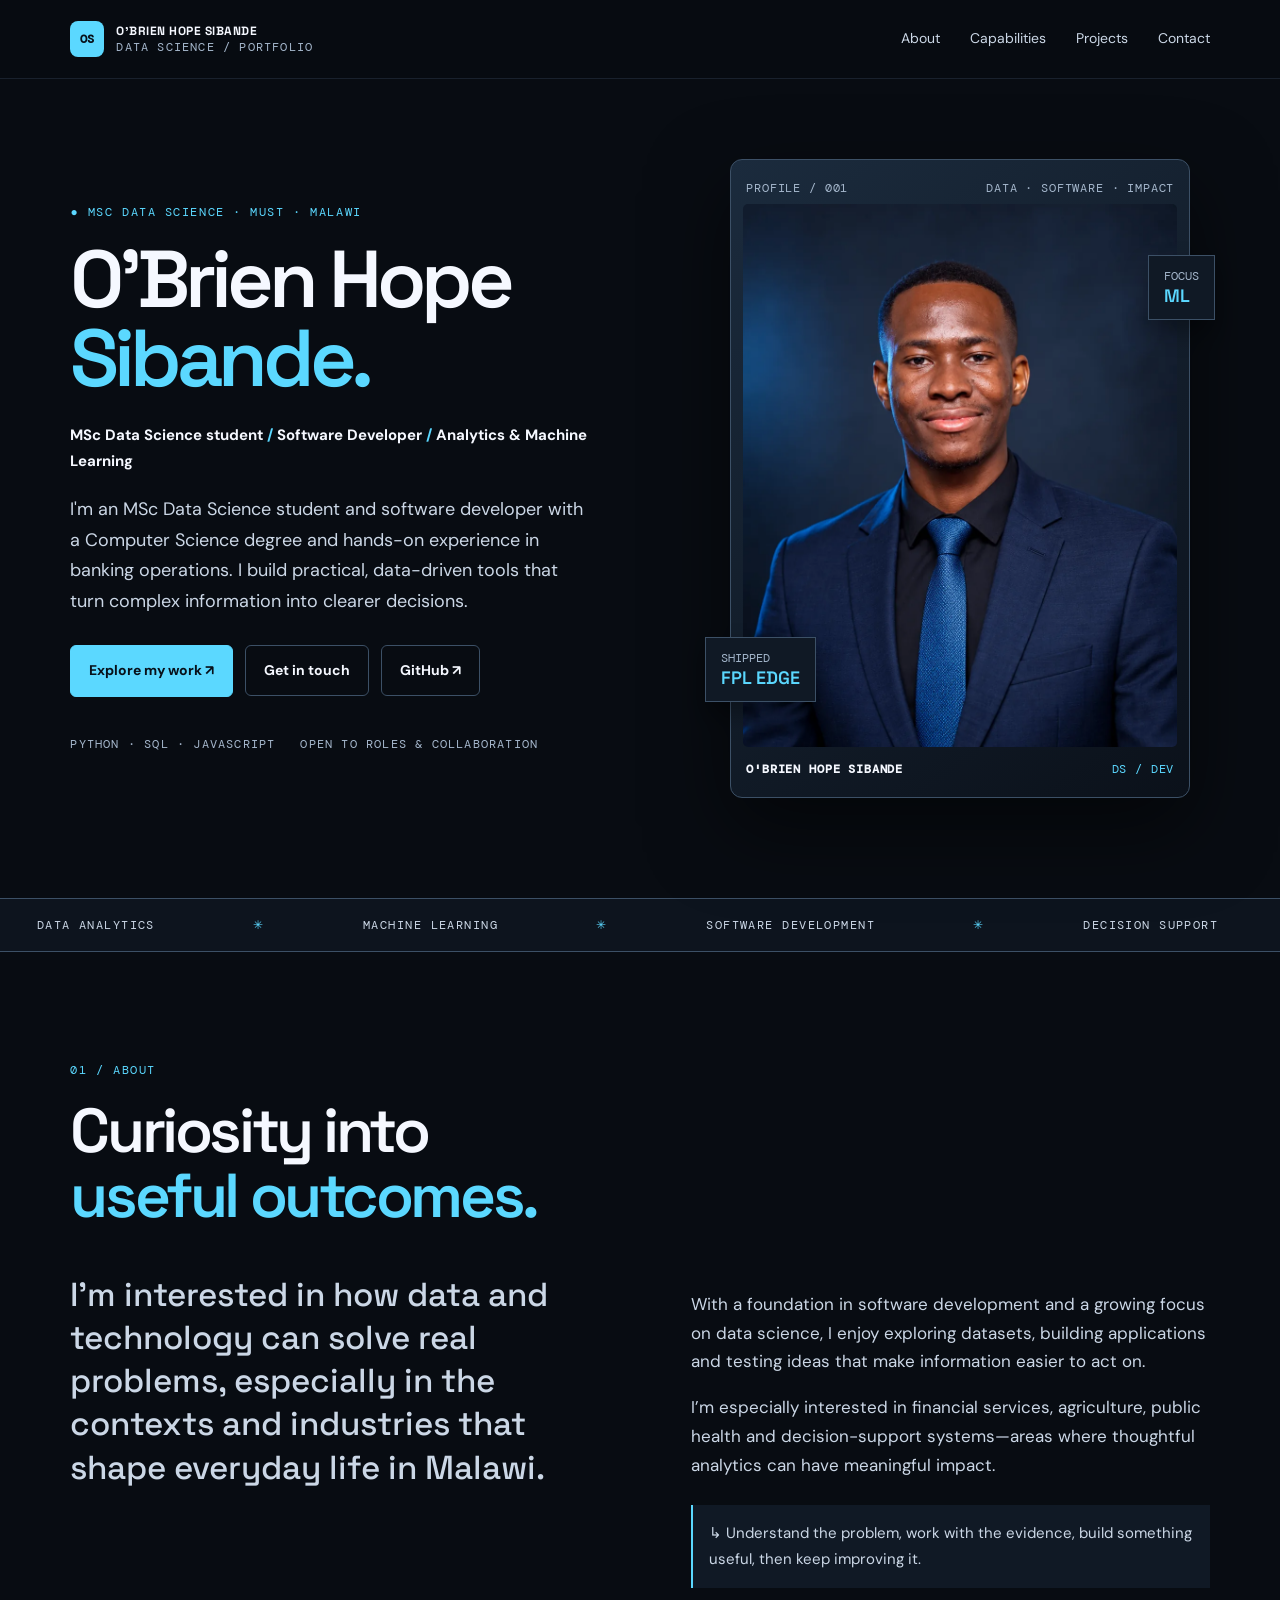
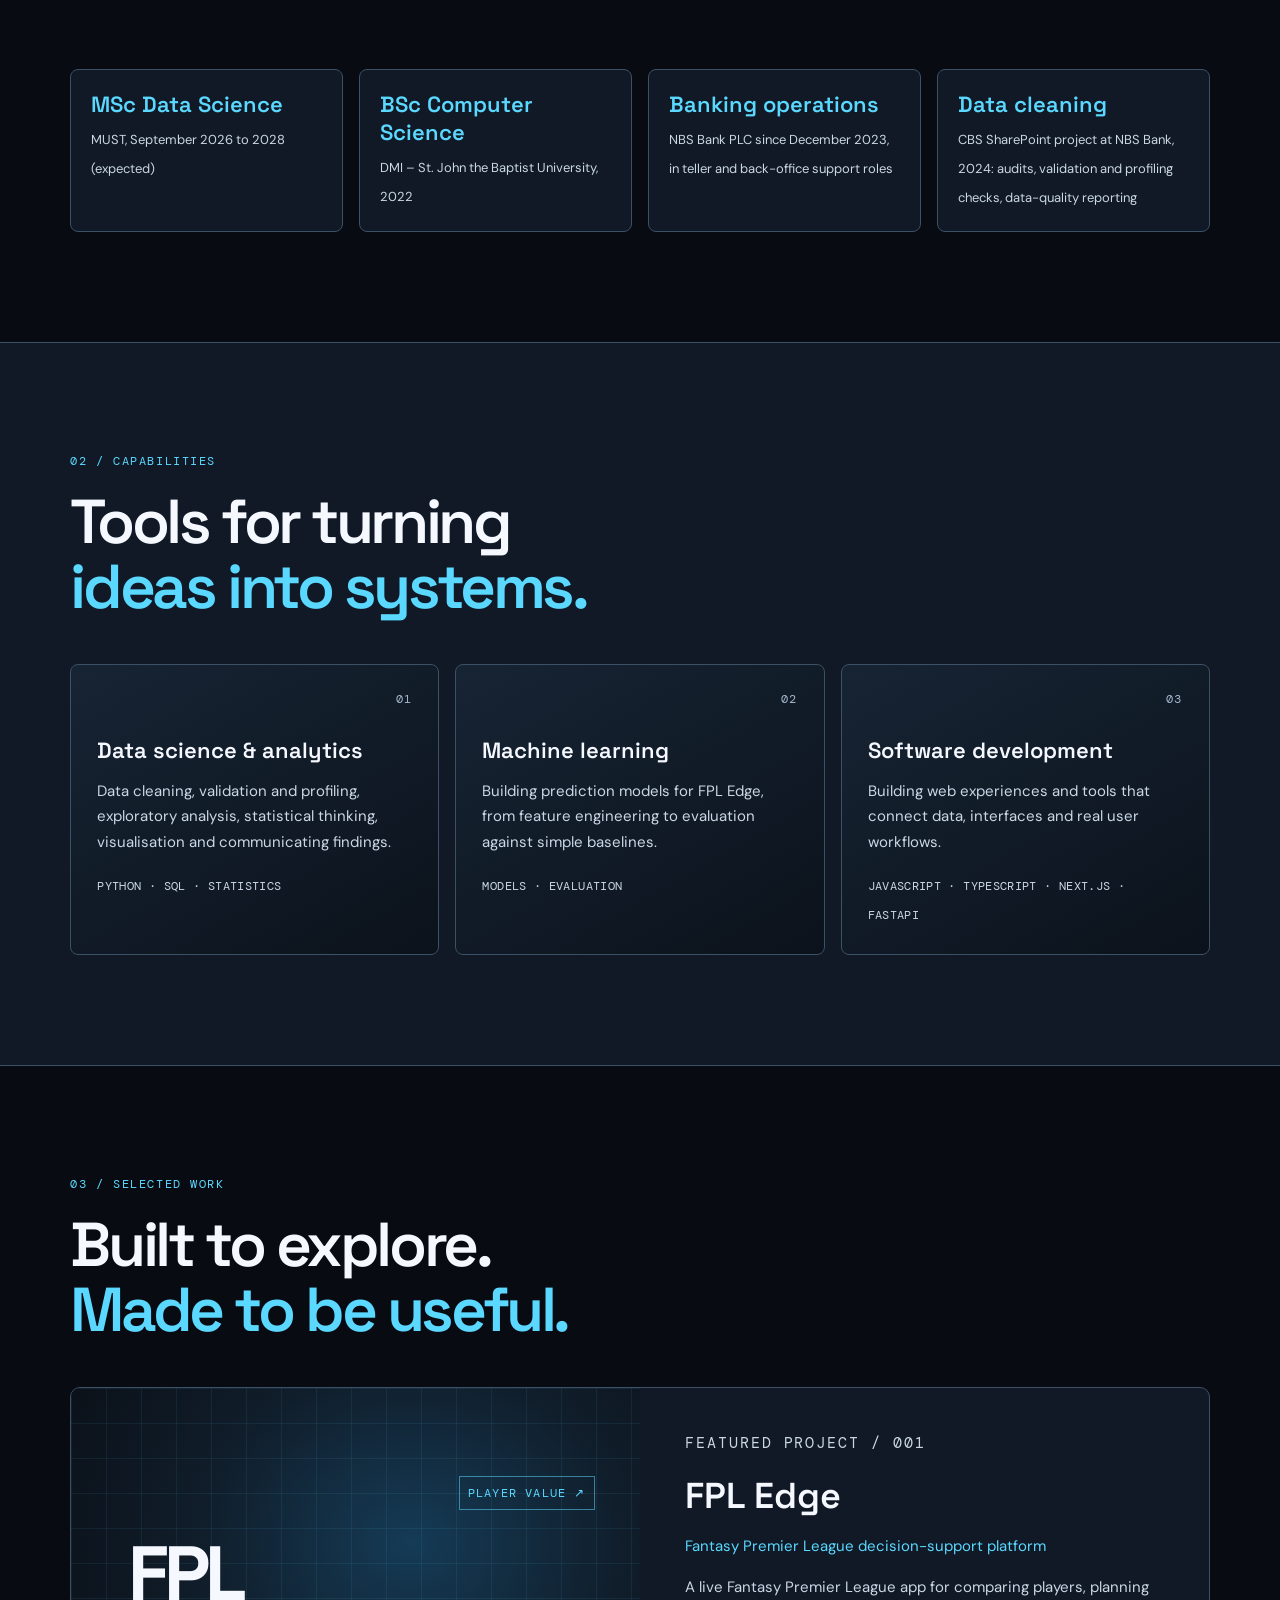
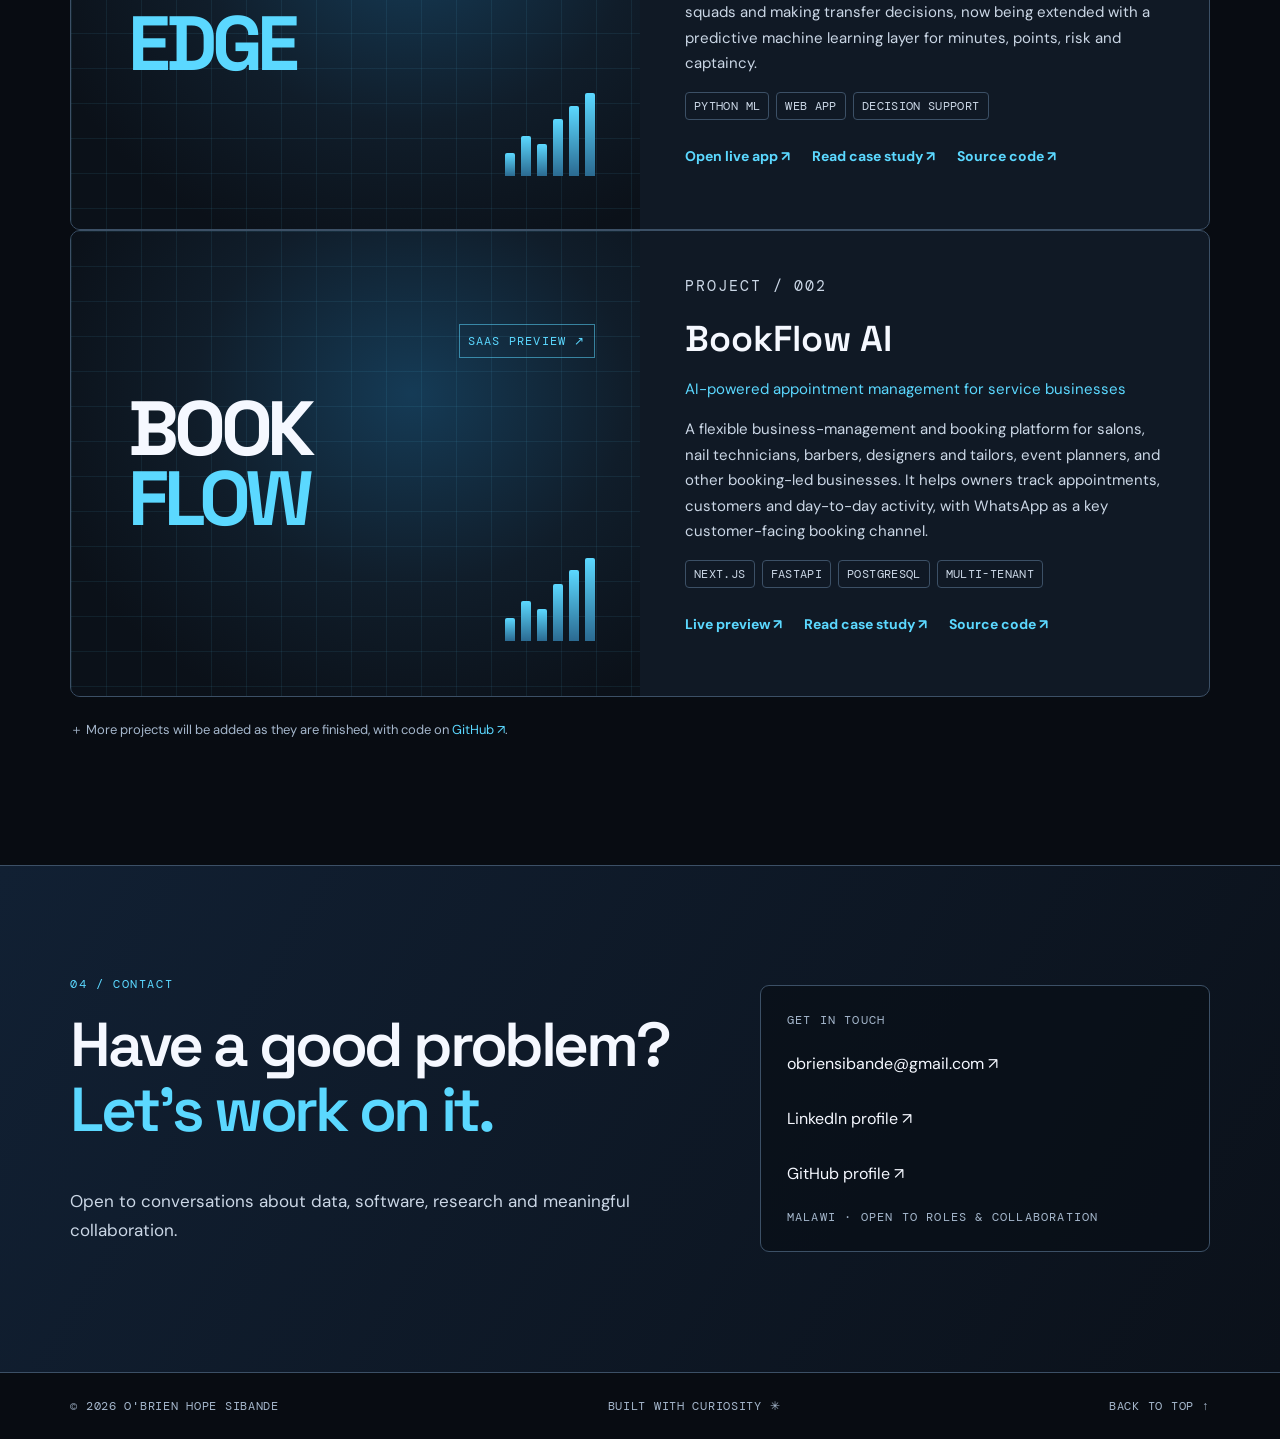
==== commit 18041be2: "Expand BookFlow portfolio positioning" ====
--- a/index.html
+++ b/index.html
@@ -1,9 +1,9 @@
 <!doctype html>
-<html lang="en"><head><meta charset="utf-8"><script>document.documentElement.classList.add("js")</script><meta name="viewport" content="width=device-width,initial-scale=1"><meta name="theme-color" content="#080c12"><meta name="description" content="O'Brien Hope Sibande is an MSc Data Science student and software developer in Malawi, building analytics and machine learning tools such as FPL Edge."><link rel="canonical" href="https://obriensibande.vercel.app/"><meta property="og:url" content="https://obriensibande.vercel.app/"><meta property="og:type" content="website"><meta property="og:title" content="O'Brien Hope Sibande — Data Science &amp; Software"><meta property="og:description" content="Practical data-driven tools that turn complex information into clearer decisions. Featured: FPL Edge."><meta property="og:image" content="https://obriensibande.vercel.app/assets/og-image.jpg"><meta name="twitter:card" content="summary_large_image"><meta name="twitter:image" content="https://obriensibande.vercel.app/assets/og-image.jpg"><link rel="icon" href="data:image/svg+xml,%3Csvg xmlns='http://www.w3.org/2000/svg' viewBox='0 0 32 32'%3E%3Crect width='32' height='32' rx='7' fill='%235bd8ff'/%3E%3Ctext x='16' y='21' font-family='monospace' font-weight='700' font-size='14' text-anchor='middle' fill='%23071019'%3EOS%3C/text%3E%3C/svg%3E"><title>O'Brien Hope Sibande — Data Science &amp; Software</title><script type="application/ld+json">{"@context":"https://schema.org","@type":"Person","name":"O'Brien Hope Sibande","jobTitle":"MSc Data Science student and Software Developer","email":"mailto:obriensibande@gmail.com","address":{"@type":"PostalAddress","addressCountry":"MW"},"sameAs":["https://www.linkedin.com/in/o-brien-sibande-686056228","https://github.com/ZealotObryan","https://fpledge.vercel.app/"]}</script><link rel="preconnect" href="https://fonts.googleapis.com"><link rel="preconnect" href="https://fonts.gstatic.com" crossorigin><link href="https://fonts.googleapis.com/css2?family=DM+Mono:wght@400;500&family=DM+Sans:wght@400;500;600;700&family=Space+Grotesk:wght@400;500;600;700&display=swap" rel="stylesheet"><link rel="stylesheet" href="styles.css"><script defer src="script.js"></script></head>
+<html lang="en"><head><meta charset="utf-8"><script>document.documentElement.classList.add("js")</script><meta name="viewport" content="width=device-width,initial-scale=1"><meta name="theme-color" content="#080c12"><meta name="description" content="O'Brien Hope Sibande is an MSc Data Science student and software developer in Malawi, building analytics and machine learning tools such as FPL Edge."><link rel="canonical" href="https://obriensibande.vercel.app/"><meta property="og:url" content="https://obriensibande.vercel.app/"><meta property="og:type" content="website"><meta property="og:title" content="O'Brien Hope Sibande — Data Science &amp; Software"><meta property="og:description" content="Practical data-driven tools that turn complex information into clearer decisions. Featured: FPL Edge."><meta property="og:image" content="https://obriensibande.vercel.app/assets/og-image.jpg"><meta name="twitter:card" content="summary_large_image"><meta name="twitter:image" content="https://obriensibande.vercel.app/assets/og-image.jpg"><link rel="icon" href="data:image/svg+xml,%3Csvg xmlns='http://www.w3.org/2000/svg' viewBox='0 0 32 32'%3E%3Crect width='32' height='32' rx='7' fill='%235bd8ff'/%3E%3Ctext x='16' y='21' font-family='monospace' font-weight='700' font-size='14' text-anchor='middle' fill='%23071019'%3EOS%3C/text%3E%3C/svg%3E"><title>O'Brien Hope Sibande — Data Science &amp; Software</title><script type="application/ld+json">{"@context":"https://schema.org","@type":"Person","name":"O'Brien Hope Sibande","jobTitle":"MSc Data Science student and Software Developer","email":"mailto:obriensibande@gmail.com","address":{"@type":"PostalAddress","addressCountry":"MW"},"sameAs":["https://www.linkedin.com/in/o-brien-sibande-686056228","https://github.com/ZealotObryan","https://fpledge.vercel.app/"]}</script><link rel="preconnect" href="https://fonts.googleapis.com"><link rel="preconnect" href="https://fonts.gstatic.com" crossorigin><link href="https://fonts.googleapis.com/css2?family=DM+Mono:wght@400;500&family=DM+Sans:wght@400;500;600;700&family=Space+Grotesk:wght@400;500;600;700&display=swap" rel="stylesheet"><link rel="stylesheet" href="styles.css"><script defer src="script.js"></script><script>window.va=window.va||function(){(window.va.q=window.va.q||[]).push(arguments)}</script><script defer src="/_vercel/insights/script.js"></script></head>
 <body><a class="skip" href="#main">Skip to content</a><header><div class="container nav"><a class="brand" href="/"><span class="mark">OS</span><span><b>O'BRIEN HOPE SIBANDE</b><small>DATA SCIENCE / PORTFOLIO</small></span></a><button class="menu" aria-expanded="false" aria-controls="links" aria-label="Toggle navigation menu">MENU ☰</button><nav id="links" aria-label="Primary"><a href="#about">About</a><a href="#skills">Capabilities</a><a href="#projects">Projects</a><a href="#contact">Contact</a></nav></div></header>
 <main id="main"><section class="hero container"><div><p class="eyebrow">● MSC DATA SCIENCE · MUST · MALAWI</p><h1>O'Brien Hope<br><em>Sibande.</em></h1><p class="role">MSc Data Science student <i>/</i> Software Developer <i>/</i> Analytics &amp; Machine Learning</p><p class="intro">I'm an MSc Data Science student and software developer with a Computer Science degree and hands-on experience in banking operations. I build practical, data-driven tools that turn complex information into clearer decisions.</p><div class="actions"><a class="primary" href="#projects">Explore my work ↗</a><a class="secondary" href="#contact">Get in touch</a><a class="secondary" href="https://github.com/ZealotObryan" target="_blank" rel="noopener noreferrer">GitHub ↗</a></div><div class="meta"><span>PYTHON · SQL · JAVASCRIPT</span><span>OPEN TO ROLES &amp; COLLABORATION</span></div></div><div class="portrait-wrap"><div class="frame"><div class="frame-top"><span>PROFILE / 001</span><span>DATA · SOFTWARE · IMPACT</span></div><picture><source srcset="assets/obrien-hope-sibande.webp" type="image/webp"><img src="assets/obrien-hope-sibande.jpg" width="920" height="1380" fetchpriority="high" decoding="async" alt="Portrait of O'Brien Hope Sibande in a navy suit and blue tie"></picture><div class="frame-bottom"><b>O'BRIEN HOPE SIBANDE</b><span>DS / DEV</span></div></div><span class="float f1" aria-hidden="true">FOCUS<br><b>ML</b></span><span class="float f2" aria-hidden="true">SHIPPED<br><b>FPL EDGE</b></span></div></section>
 <div class="ticker"><span>DATA ANALYTICS</span> ✳ <span>MACHINE LEARNING</span> ✳ <span>SOFTWARE DEVELOPMENT</span> ✳ <span>DECISION SUPPORT</span></div>
 <section class="section container" id="about"><p class="eyebrow">01 / ABOUT</p><h2>Curiosity into<br><em>useful outcomes.</em></h2><div class="two"><p class="lead">I’m interested in how data and technology can solve real problems, especially in the contexts and industries that shape everyday life in Malawi.</p><div><p>With a foundation in software development and a growing focus on data science, I enjoy exploring datasets, building applications and testing ideas that make information easier to act on.</p><p>I’m especially interested in financial services, agriculture, public health and decision-support systems—areas where thoughtful analytics can have meaningful impact.</p><blockquote>↳ Understand the problem, work with the evidence, build something useful, then keep improving it.</blockquote></div></div><ul class="facts" style="margin-top:56px"><li><b>MSc Data Science</b><span>MUST, September 2026 to 2028 (expected)</span></li><li><b>BSc Computer Science</b><span>DMI – St. John the Baptist University, 2022</span></li><li><b>Banking operations</b><span>NBS Bank PLC since December 2023, in teller and back-office support roles</span></li><li><b>Data cleaning</b><span>CBS SharePoint project at NBS Bank, 2024: audits, validation and profiling checks, data-quality reporting</span></li></ul></section>
-<section class="section tinted" id="skills"><div class="container"><p class="eyebrow">02 / CAPABILITIES</p><h2>Tools for turning<br><em>ideas into systems.</em></h2><div class="cards"><article><small>01</small><h3>Data science &amp; analytics</h3><p>Data cleaning, validation and profiling, exploratory analysis, statistical thinking, visualisation and communicating findings.</p><label>PYTHON · SQL · STATISTICS</label></article><article><small>02</small><h3>Machine learning</h3><p>Building prediction models for FPL Edge, from feature engineering to evaluation against simple baselines.</p><label>MODELS · EVALUATION</label></article><article><small>03</small><h3>Software development</h3><p>Building web experiences and tools that connect data, interfaces and real user workflows.</p><label>JAVASCRIPT · HTML/CSS · PHP</label></article></div></div></section>
-<section class="section container" id="projects"><p class="eyebrow">03 / SELECTED WORK</p><h2>Built to explore.<br><em>Made to be useful.</em></h2><article class="project"><div class="art" role="img" aria-label="FPL Edge project illustration"><div class="grid"></div><strong>FPL<span>EDGE</span></strong><small>PLAYER VALUE ↗</small><div class="bars"><i></i><i></i><i></i><i></i><i></i><i></i></div></div><div class="project-copy"><p class="eyebrow">FEATURED PROJECT / 001</p><h3>FPL Edge</h3><p class="accent">Fantasy Premier League decision-support platform</p><p>A live Fantasy Premier League app for comparing players, planning squads and making transfer decisions, now being extended with a predictive machine learning layer for minutes, points, risk and captaincy.</p><div class="chips"><span>PYTHON ML</span><span>WEB APP</span><span>DECISION SUPPORT</span></div><p class="links"><a href="https://fpledge.vercel.app/" target="_blank" rel="noopener noreferrer">Open live app ↗</a><a href="projects/fpl-edge/">Read case study ↗</a><a href="https://github.com/ZealotObryan/fpl-edge" target="_blank" rel="noopener noreferrer">Source code ↗</a></p></div></article><p class="muted">＋ More projects will be added as they are finished, with code on <a href="https://github.com/ZealotObryan" target="_blank" rel="noopener noreferrer" style="color:var(--accent)">GitHub ↗</a>.</p></section>
+<section class="section tinted" id="skills"><div class="container"><p class="eyebrow">02 / CAPABILITIES</p><h2>Tools for turning<br><em>ideas into systems.</em></h2><div class="cards"><article><small>01</small><h3>Data science &amp; analytics</h3><p>Data cleaning, validation and profiling, exploratory analysis, statistical thinking, visualisation and communicating findings.</p><label>PYTHON · SQL · STATISTICS</label></article><article><small>02</small><h3>Machine learning</h3><p>Building prediction models for FPL Edge, from feature engineering to evaluation against simple baselines.</p><label>MODELS · EVALUATION</label></article><article><small>03</small><h3>Software development</h3><p>Building web experiences and tools that connect data, interfaces and real user workflows.</p><label>JAVASCRIPT · TYPESCRIPT · NEXT.JS · FASTAPI</label></article></div></div></section>
+<section class="section container" id="projects"><p class="eyebrow">03 / SELECTED WORK</p><h2>Built to explore.<br><em>Made to be useful.</em></h2><article class="project"><div class="art" role="img" aria-label="FPL Edge project illustration"><div class="grid"></div><strong>FPL<span>EDGE</span></strong><small>PLAYER VALUE ↗</small><div class="bars"><i></i><i></i><i></i><i></i><i></i><i></i></div></div><div class="project-copy"><p class="eyebrow">FEATURED PROJECT / 001</p><h3>FPL Edge</h3><p class="accent">Fantasy Premier League decision-support platform</p><p>A live Fantasy Premier League app for comparing players, planning squads and making transfer decisions, now being extended with a predictive machine learning layer for minutes, points, risk and captaincy.</p><div class="chips"><span>PYTHON ML</span><span>WEB APP</span><span>DECISION SUPPORT</span></div><p class="links"><a href="https://fpledge.vercel.app/" target="_blank" rel="noopener noreferrer">Open live app ↗</a><a href="projects/fpl-edge/">Read case study ↗</a><a href="https://github.com/ZealotObryan/fpl-edge" target="_blank" rel="noopener noreferrer">Source code ↗</a></p></div></article><article class="project"><div class="art" role="img" aria-label="BookFlow AI project illustration"><div class="grid"></div><strong>BOOK<span>FLOW</span></strong><small>SAAS PREVIEW ↗</small><div class="bars"><i></i><i></i><i></i><i></i><i></i><i></i></div></div><div class="project-copy"><p class="eyebrow">PROJECT / 002</p><h3>BookFlow AI</h3><p class="accent">AI-powered appointment management for service businesses</p><p>A flexible business-management and booking platform for salons, nail technicians, barbers, designers and tailors, event planners, and other booking-led businesses. It helps owners track appointments, customers and day-to-day activity, with WhatsApp as a key customer-facing booking channel.</p><div class="chips"><span>NEXT.JS</span><span>FASTAPI</span><span>POSTGRESQL</span><span>MULTI-TENANT</span></div><p class="links"><a href="https://bookflow-ai-sigma.vercel.app" target="_blank" rel="noopener noreferrer">Live preview ↗</a><a href="projects/bookflow-ai/">Read case study ↗</a><a href="https://github.com/ZealotObryan/bookflow-ai" target="_blank" rel="noopener noreferrer">Source code ↗</a></p></div></article><p class="muted">＋ More projects will be added as they are finished, with code on <a href="https://github.com/ZealotObryan" target="_blank" rel="noopener noreferrer" style="color:var(--accent)">GitHub ↗</a>.</p></section>
 <section class="section contact" id="contact"><div class="container contact-grid"><div><p class="eyebrow">04 / CONTACT</p><h2>Have a good problem?<br><em>Let’s work on it.</em></h2><p>Open to conversations about data, software, research and meaningful collaboration.</p></div><div class="contact-card"><small>GET IN TOUCH</small><a href="mailto:obriensibande@gmail.com">obriensibande@gmail.com ↗</a><a href="https://www.linkedin.com/in/o-brien-sibande-686056228" target="_blank" rel="noopener noreferrer">LinkedIn profile ↗</a><a href="https://github.com/ZealotObryan" target="_blank" rel="noopener noreferrer">GitHub profile ↗</a><small>MALAWI · OPEN TO ROLES &amp; COLLABORATION</small></div></div></section></main><footer><div class="container foot"><span>© <span id="year"></span> O'BRIEN HOPE SIBANDE</span><span>BUILT WITH CURIOSITY ✳</span><a href="#main">BACK TO TOP ↑</a></div></footer></body></html>
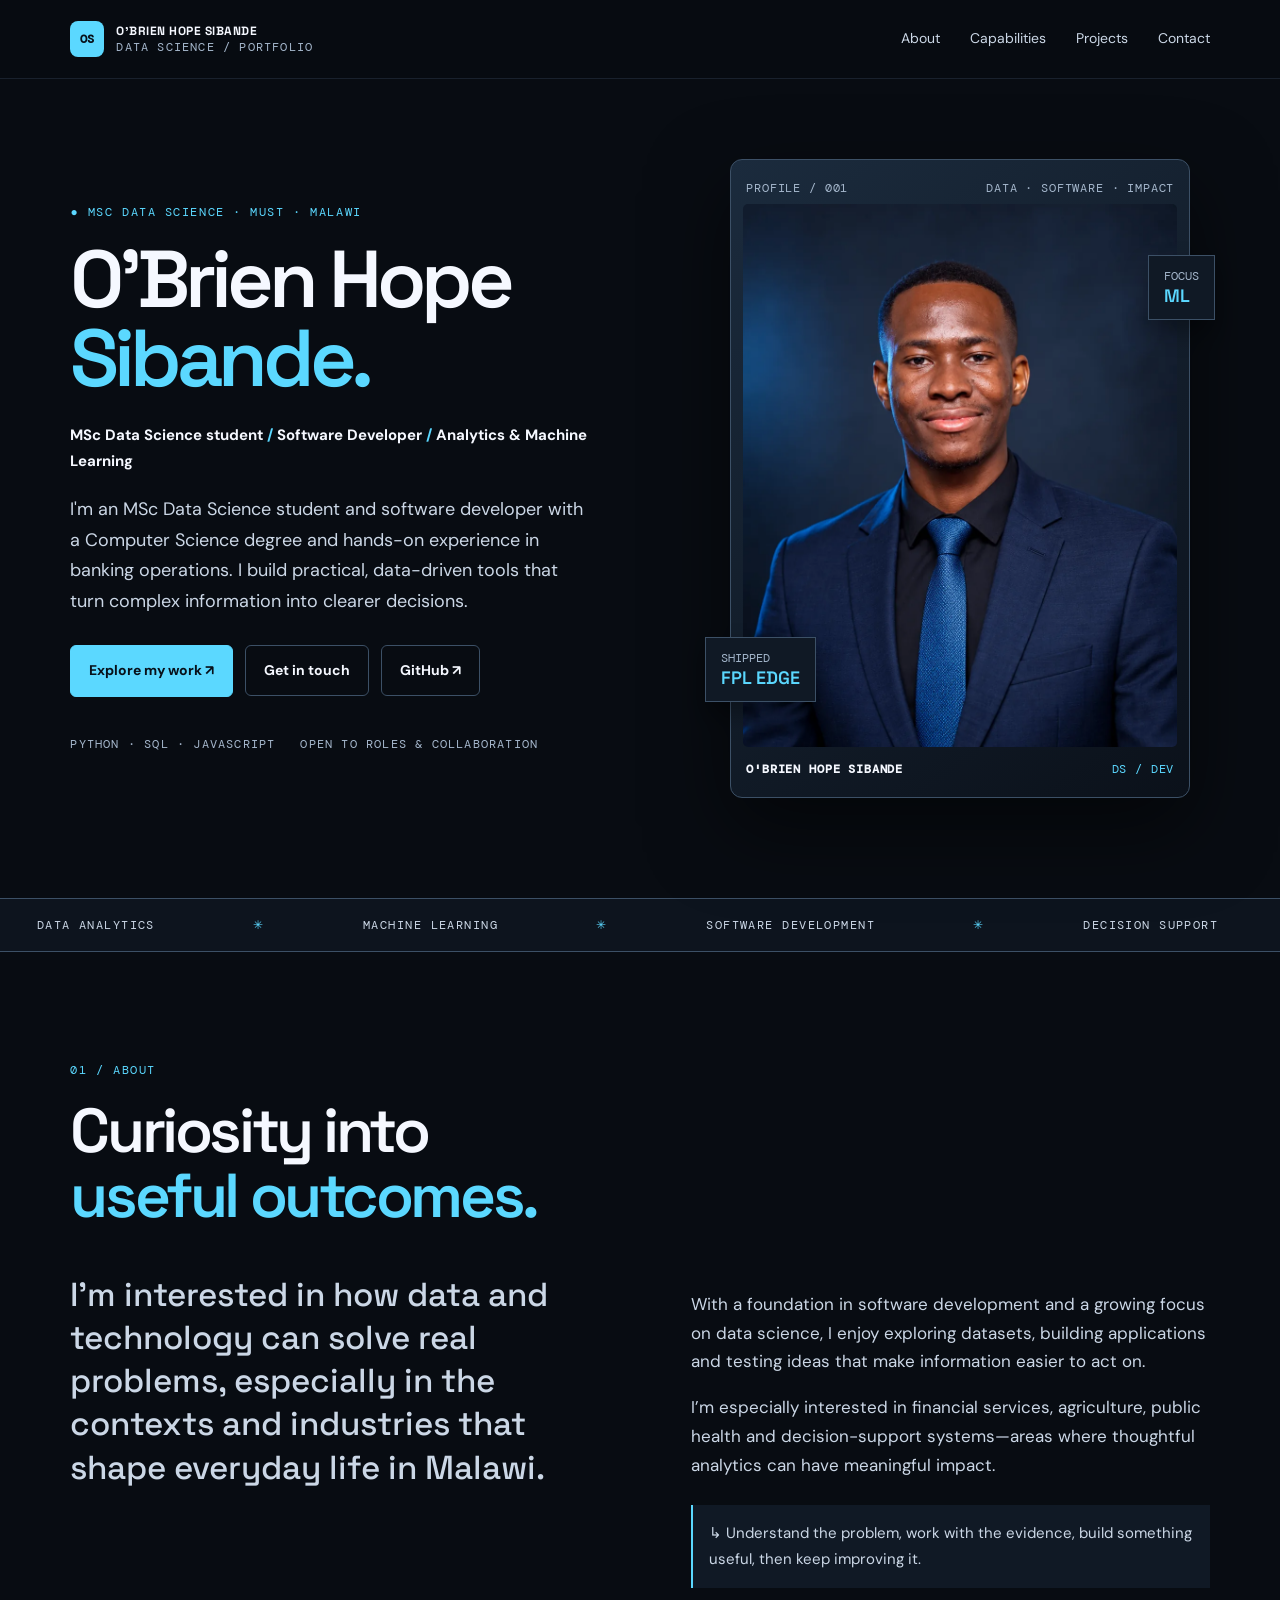
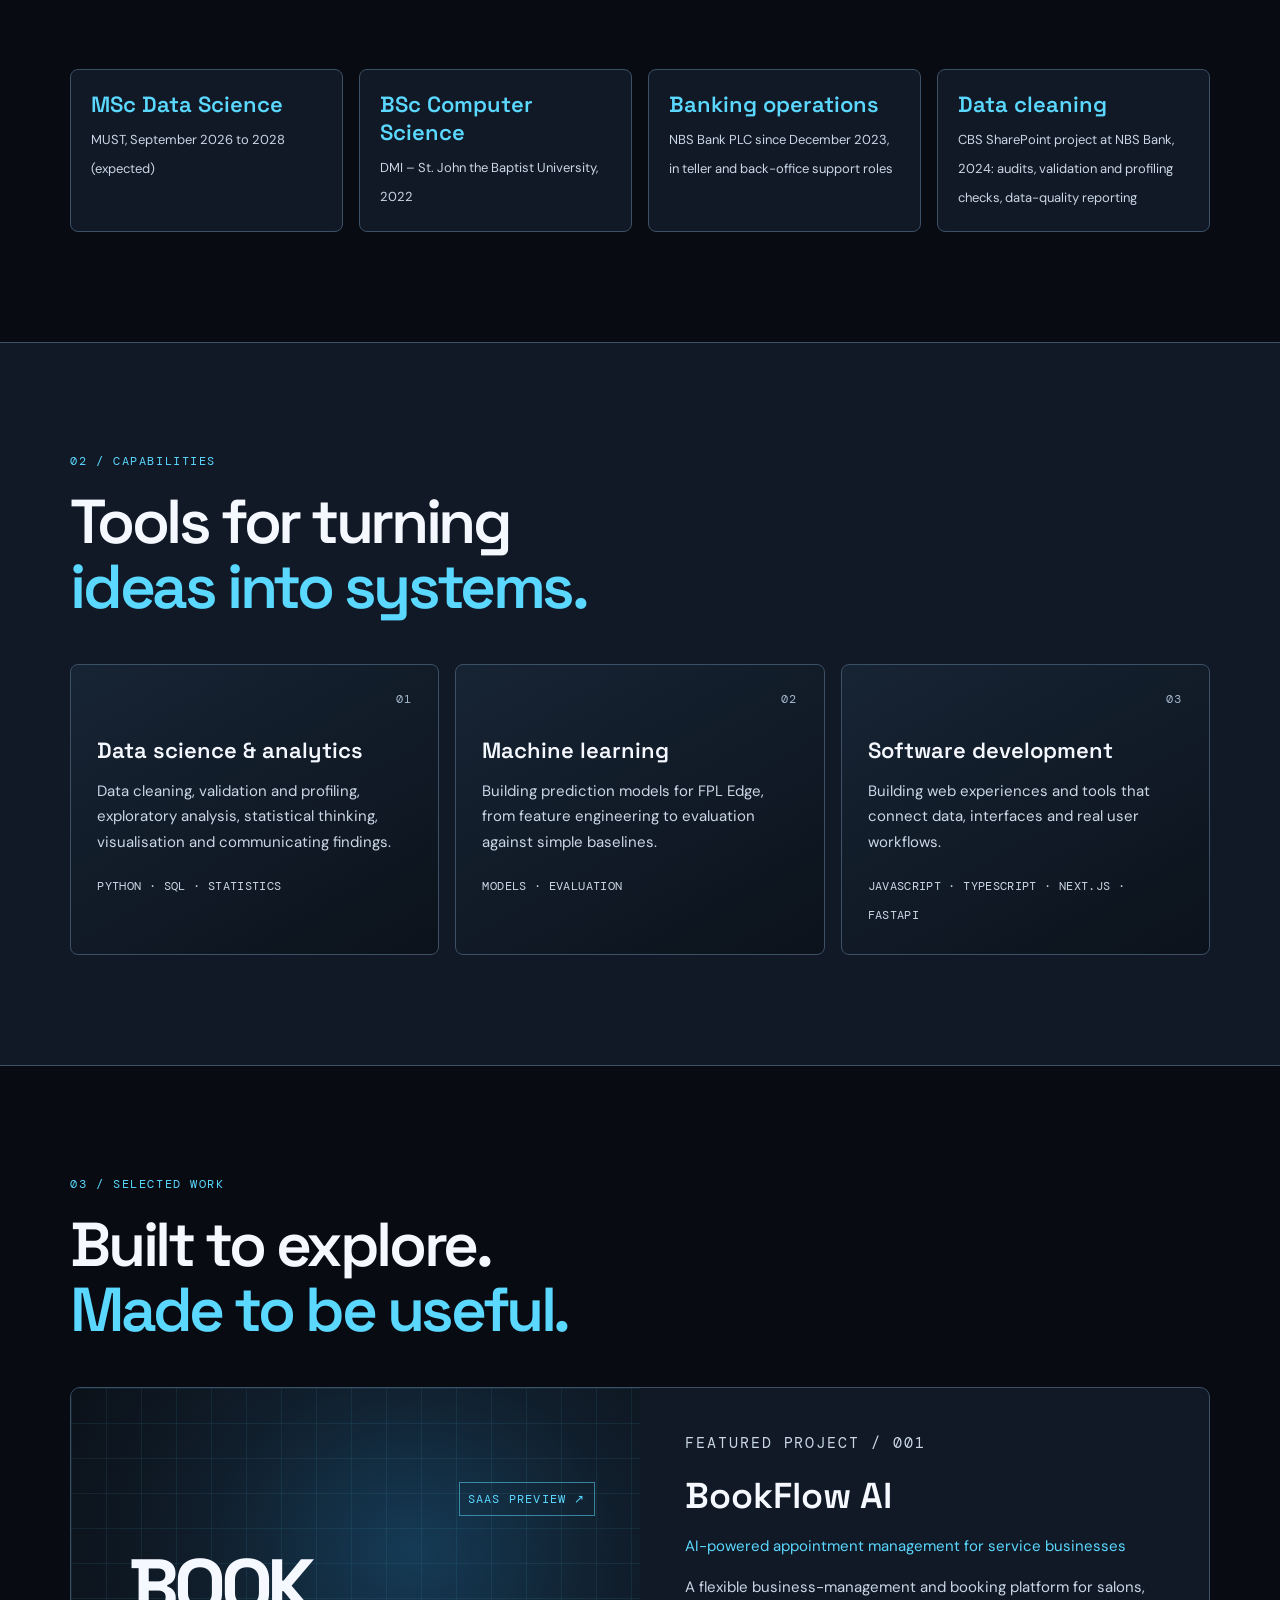
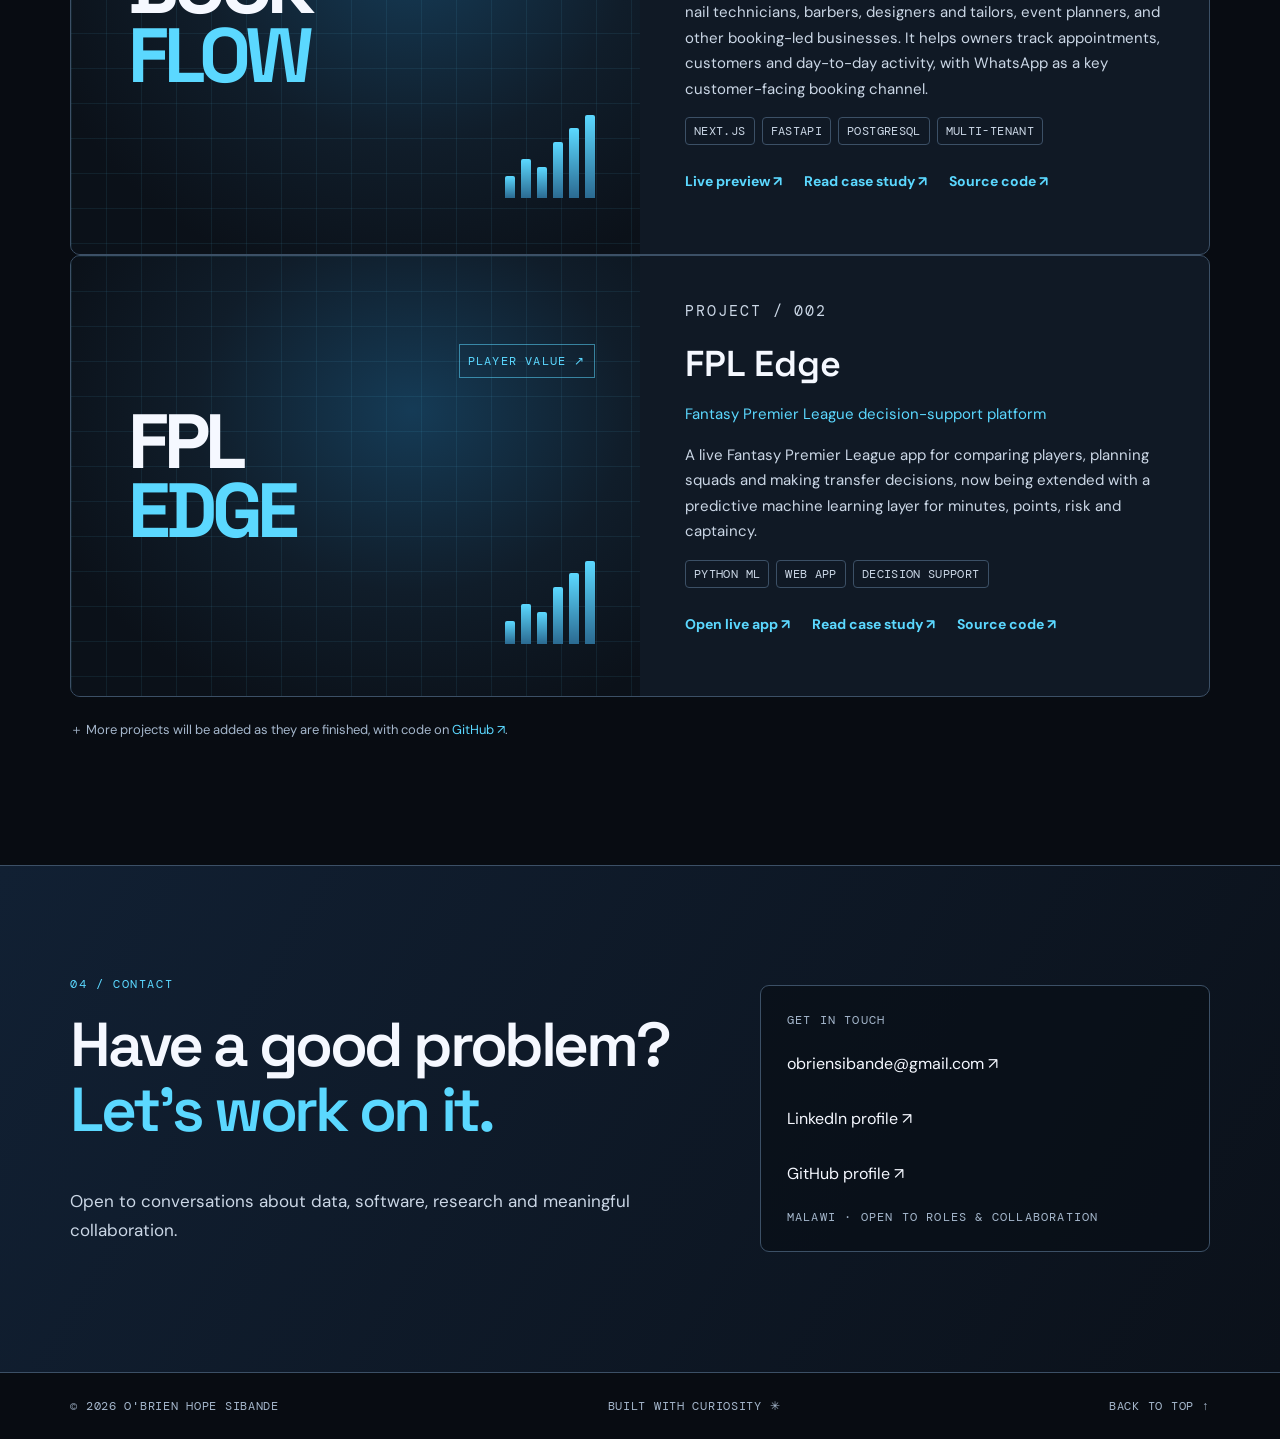
==== commit eb27e258: "Feature BookFlow first and move FPL Edge second" ====
--- a/index.html
+++ b/index.html
@@ -5,5 +5,5 @@
 <div class="ticker"><span>DATA ANALYTICS</span> ✳ <span>MACHINE LEARNING</span> ✳ <span>SOFTWARE DEVELOPMENT</span> ✳ <span>DECISION SUPPORT</span></div>
 <section class="section container" id="about"><p class="eyebrow">01 / ABOUT</p><h2>Curiosity into<br><em>useful outcomes.</em></h2><div class="two"><p class="lead">I’m interested in how data and technology can solve real problems, especially in the contexts and industries that shape everyday life in Malawi.</p><div><p>With a foundation in software development and a growing focus on data science, I enjoy exploring datasets, building applications and testing ideas that make information easier to act on.</p><p>I’m especially interested in financial services, agriculture, public health and decision-support systems—areas where thoughtful analytics can have meaningful impact.</p><blockquote>↳ Understand the problem, work with the evidence, build something useful, then keep improving it.</blockquote></div></div><ul class="facts" style="margin-top:56px"><li><b>MSc Data Science</b><span>MUST, September 2026 to 2028 (expected)</span></li><li><b>BSc Computer Science</b><span>DMI – St. John the Baptist University, 2022</span></li><li><b>Banking operations</b><span>NBS Bank PLC since December 2023, in teller and back-office support roles</span></li><li><b>Data cleaning</b><span>CBS SharePoint project at NBS Bank, 2024: audits, validation and profiling checks, data-quality reporting</span></li></ul></section>
 <section class="section tinted" id="skills"><div class="container"><p class="eyebrow">02 / CAPABILITIES</p><h2>Tools for turning<br><em>ideas into systems.</em></h2><div class="cards"><article><small>01</small><h3>Data science &amp; analytics</h3><p>Data cleaning, validation and profiling, exploratory analysis, statistical thinking, visualisation and communicating findings.</p><label>PYTHON · SQL · STATISTICS</label></article><article><small>02</small><h3>Machine learning</h3><p>Building prediction models for FPL Edge, from feature engineering to evaluation against simple baselines.</p><label>MODELS · EVALUATION</label></article><article><small>03</small><h3>Software development</h3><p>Building web experiences and tools that connect data, interfaces and real user workflows.</p><label>JAVASCRIPT · TYPESCRIPT · NEXT.JS · FASTAPI</label></article></div></div></section>
-<section class="section container" id="projects"><p class="eyebrow">03 / SELECTED WORK</p><h2>Built to explore.<br><em>Made to be useful.</em></h2><article class="project"><div class="art" role="img" aria-label="FPL Edge project illustration"><div class="grid"></div><strong>FPL<span>EDGE</span></strong><small>PLAYER VALUE ↗</small><div class="bars"><i></i><i></i><i></i><i></i><i></i><i></i></div></div><div class="project-copy"><p class="eyebrow">FEATURED PROJECT / 001</p><h3>FPL Edge</h3><p class="accent">Fantasy Premier League decision-support platform</p><p>A live Fantasy Premier League app for comparing players, planning squads and making transfer decisions, now being extended with a predictive machine learning layer for minutes, points, risk and captaincy.</p><div class="chips"><span>PYTHON ML</span><span>WEB APP</span><span>DECISION SUPPORT</span></div><p class="links"><a href="https://fpledge.vercel.app/" target="_blank" rel="noopener noreferrer">Open live app ↗</a><a href="projects/fpl-edge/">Read case study ↗</a><a href="https://github.com/ZealotObryan/fpl-edge" target="_blank" rel="noopener noreferrer">Source code ↗</a></p></div></article><article class="project"><div class="art" role="img" aria-label="BookFlow AI project illustration"><div class="grid"></div><strong>BOOK<span>FLOW</span></strong><small>SAAS PREVIEW ↗</small><div class="bars"><i></i><i></i><i></i><i></i><i></i><i></i></div></div><div class="project-copy"><p class="eyebrow">PROJECT / 002</p><h3>BookFlow AI</h3><p class="accent">AI-powered appointment management for service businesses</p><p>A flexible business-management and booking platform for salons, nail technicians, barbers, designers and tailors, event planners, and other booking-led businesses. It helps owners track appointments, customers and day-to-day activity, with WhatsApp as a key customer-facing booking channel.</p><div class="chips"><span>NEXT.JS</span><span>FASTAPI</span><span>POSTGRESQL</span><span>MULTI-TENANT</span></div><p class="links"><a href="https://bookflow-ai-sigma.vercel.app" target="_blank" rel="noopener noreferrer">Live preview ↗</a><a href="projects/bookflow-ai/">Read case study ↗</a><a href="https://github.com/ZealotObryan/bookflow-ai" target="_blank" rel="noopener noreferrer">Source code ↗</a></p></div></article><p class="muted">＋ More projects will be added as they are finished, with code on <a href="https://github.com/ZealotObryan" target="_blank" rel="noopener noreferrer" style="color:var(--accent)">GitHub ↗</a>.</p></section>
+<section class="section container" id="projects"><p class="eyebrow">03 / SELECTED WORK</p><h2>Built to explore.<br><em>Made to be useful.</em></h2><article class="project"><div class="art" role="img" aria-label="BookFlow AI project illustration"><div class="grid"></div><strong>BOOK<span>FLOW</span></strong><small>SAAS PREVIEW ↗</small><div class="bars"><i></i><i></i><i></i><i></i><i></i><i></i></div></div><div class="project-copy"><p class="eyebrow">FEATURED PROJECT / 001</p><h3>BookFlow AI</h3><p class="accent">AI-powered appointment management for service businesses</p><p>A flexible business-management and booking platform for salons, nail technicians, barbers, designers and tailors, event planners, and other booking-led businesses. It helps owners track appointments, customers and day-to-day activity, with WhatsApp as a key customer-facing booking channel.</p><div class="chips"><span>NEXT.JS</span><span>FASTAPI</span><span>POSTGRESQL</span><span>MULTI-TENANT</span></div><p class="links"><a href="https://bookflow-ai-sigma.vercel.app" target="_blank" rel="noopener noreferrer">Live preview ↗</a><a href="projects/bookflow-ai/">Read case study ↗</a><a href="https://github.com/ZealotObryan/bookflow-ai" target="_blank" rel="noopener noreferrer">Source code ↗</a></p></div></article><article class="project"><div class="art" role="img" aria-label="FPL Edge project illustration"><div class="grid"></div><strong>FPL<span>EDGE</span></strong><small>PLAYER VALUE ↗</small><div class="bars"><i></i><i></i><i></i><i></i><i></i><i></i></div></div><div class="project-copy"><p class="eyebrow">PROJECT / 002</p><h3>FPL Edge</h3><p class="accent">Fantasy Premier League decision-support platform</p><p>A live Fantasy Premier League app for comparing players, planning squads and making transfer decisions, now being extended with a predictive machine learning layer for minutes, points, risk and captaincy.</p><div class="chips"><span>PYTHON ML</span><span>WEB APP</span><span>DECISION SUPPORT</span></div><p class="links"><a href="https://fpledge.vercel.app/" target="_blank" rel="noopener noreferrer">Open live app ↗</a><a href="projects/fpl-edge/">Read case study ↗</a><a href="https://github.com/ZealotObryan/fpl-edge" target="_blank" rel="noopener noreferrer">Source code ↗</a></p></div></article><p class="muted">＋ More projects will be added as they are finished, with code on <a href="https://github.com/ZealotObryan" target="_blank" rel="noopener noreferrer" style="color:var(--accent)">GitHub ↗</a>.</p></section>
 <section class="section contact" id="contact"><div class="container contact-grid"><div><p class="eyebrow">04 / CONTACT</p><h2>Have a good problem?<br><em>Let’s work on it.</em></h2><p>Open to conversations about data, software, research and meaningful collaboration.</p></div><div class="contact-card"><small>GET IN TOUCH</small><a href="mailto:obriensibande@gmail.com">obriensibande@gmail.com ↗</a><a href="https://www.linkedin.com/in/o-brien-sibande-686056228" target="_blank" rel="noopener noreferrer">LinkedIn profile ↗</a><a href="https://github.com/ZealotObryan" target="_blank" rel="noopener noreferrer">GitHub profile ↗</a><small>MALAWI · OPEN TO ROLES &amp; COLLABORATION</small></div></div></section></main><footer><div class="container foot"><span>© <span id="year"></span> O'BRIEN HOPE SIBANDE</span><span>BUILT WITH CURIOSITY ✳</span><a href="#main">BACK TO TOP ↑</a></div></footer></body></html>
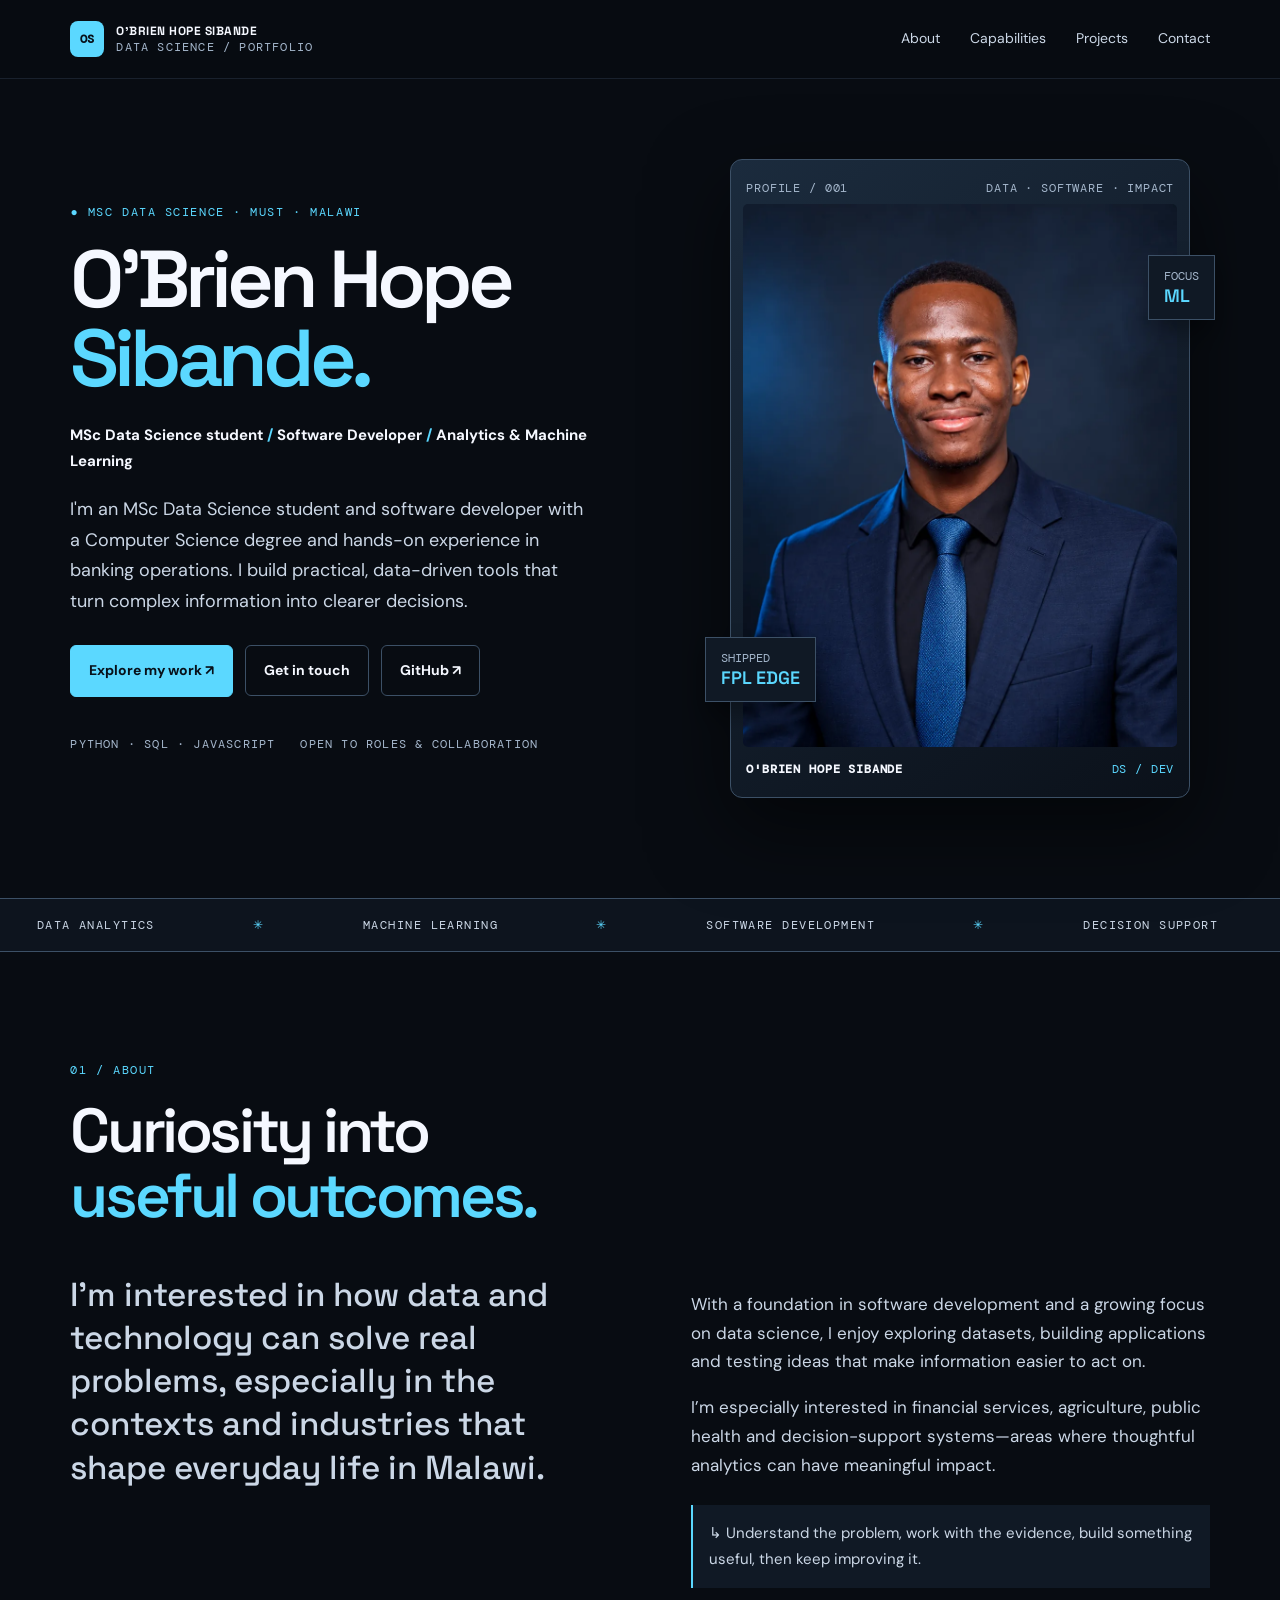
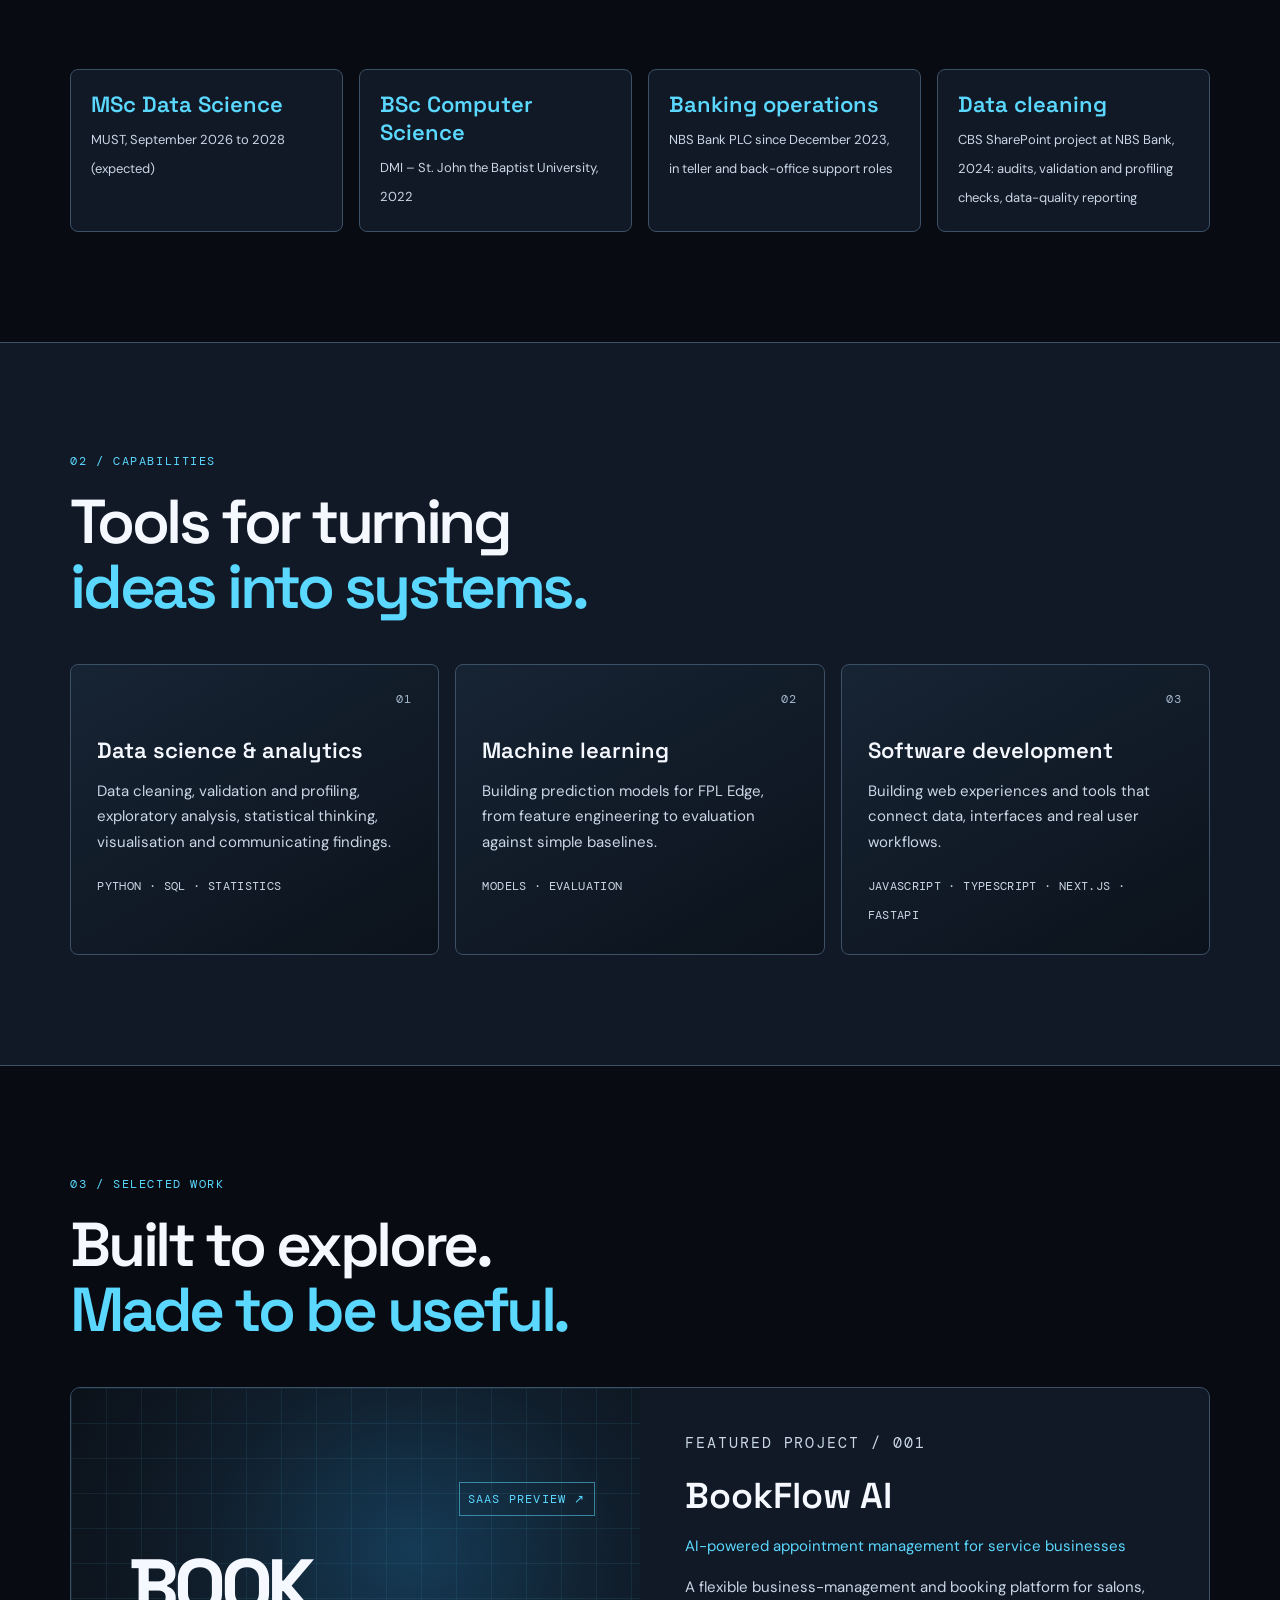
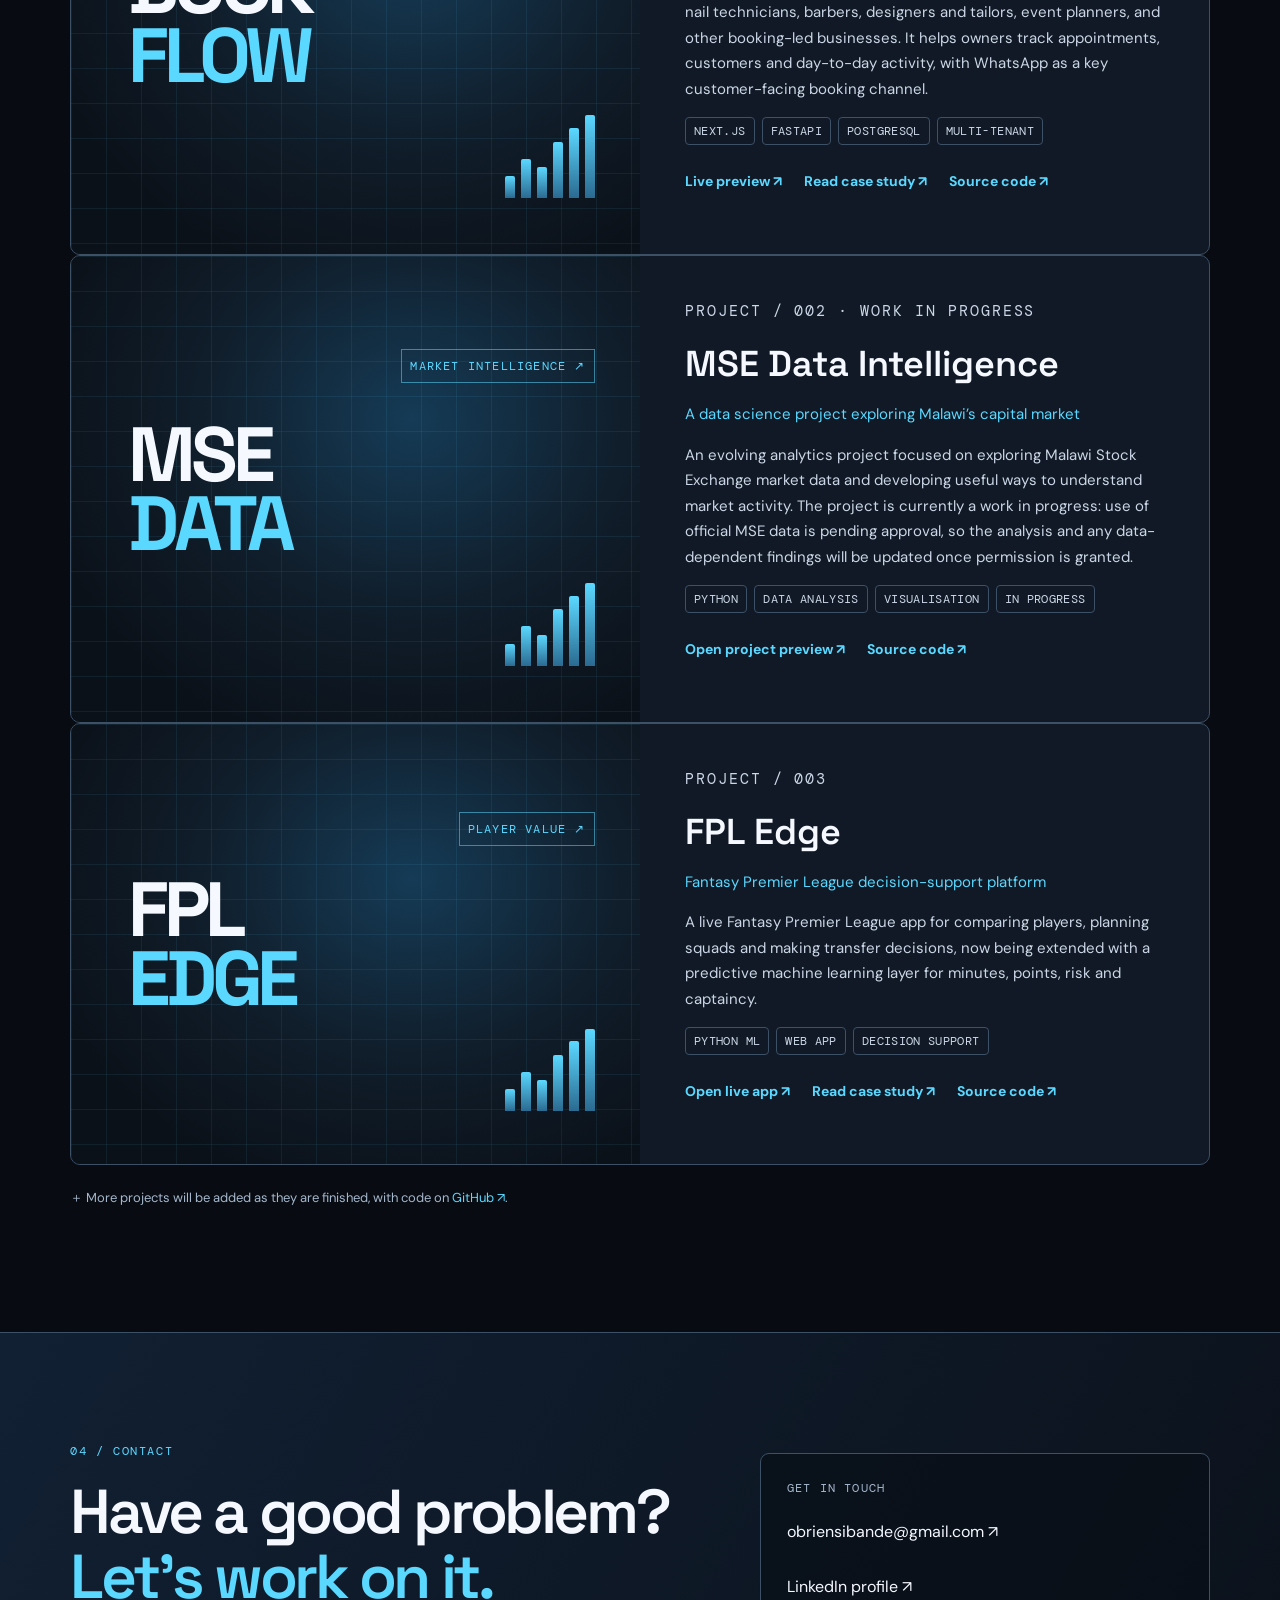
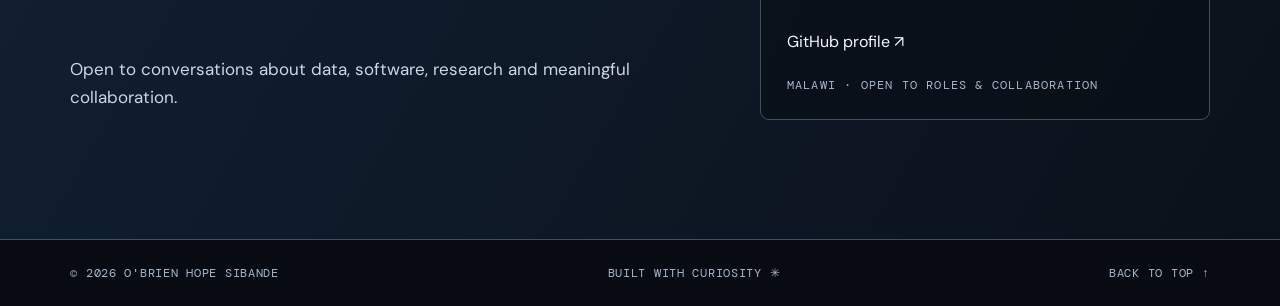
==== commit ecdd8553: "Add MSE Data Intelligence as project two" ====
--- a/index.html
+++ b/index.html
@@ -1,9 +1,9 @@
 <!doctype html>
-<html lang="en"><head><meta charset="utf-8"><script>document.documentElement.classList.add("js")</script><meta name="viewport" content="width=device-width,initial-scale=1"><meta name="theme-color" content="#080c12"><meta name="description" content="O'Brien Hope Sibande is an MSc Data Science student and software developer in Malawi, building analytics and machine learning tools such as FPL Edge."><link rel="canonical" href="https://obriensibande.vercel.app/"><meta property="og:url" content="https://obriensibande.vercel.app/"><meta property="og:type" content="website"><meta property="og:title" content="O'Brien Hope Sibande — Data Science &amp; Software"><meta property="og:description" content="Practical data-driven tools that turn complex information into clearer decisions. Featured: FPL Edge."><meta property="og:image" content="https://obriensibande.vercel.app/assets/og-image.jpg"><meta name="twitter:card" content="summary_large_image"><meta name="twitter:image" content="https://obriensibande.vercel.app/assets/og-image.jpg"><link rel="icon" href="data:image/svg+xml,%3Csvg xmlns='http://www.w3.org/2000/svg' viewBox='0 0 32 32'%3E%3Crect width='32' height='32' rx='7' fill='%235bd8ff'/%3E%3Ctext x='16' y='21' font-family='monospace' font-weight='700' font-size='14' text-anchor='middle' fill='%23071019'%3EOS%3C/text%3E%3C/svg%3E"><title>O'Brien Hope Sibande — Data Science &amp; Software</title><script type="application/ld+json">{"@context":"https://schema.org","@type":"Person","name":"O'Brien Hope Sibande","jobTitle":"MSc Data Science student and Software Developer","email":"mailto:obriensibande@gmail.com","address":{"@type":"PostalAddress","addressCountry":"MW"},"sameAs":["https://www.linkedin.com/in/o-brien-sibande-686056228","https://github.com/ZealotObryan","https://fpledge.vercel.app/"]}</script><link rel="preconnect" href="https://fonts.googleapis.com"><link rel="preconnect" href="https://fonts.gstatic.com" crossorigin><link href="https://fonts.googleapis.com/css2?family=DM+Mono:wght@400;500&family=DM+Sans:wght@400;500;600;700&family=Space+Grotesk:wght@400;500;600;700&display=swap" rel="stylesheet"><link rel="stylesheet" href="styles.css"><script defer src="script.js"></script><script>window.va=window.va||function(){(window.va.q=window.va.q||[]).push(arguments)}</script><script defer src="/_vercel/insights/script.js"></script></head>
+<html lang="en"><head><meta charset="utf-8"><script>document.documentElement.classList.add("js")</script><meta name="viewport" content="width=device-width,initial-scale=1"><meta name="theme-color" content="#080c12"><meta name="description" content="O'Brien Hope Sibande is an MSc Data Science student and software developer in Malawi, building practical data science and software projects."><link rel="canonical" href="https://obriensibande.vercel.app/"><meta property="og:url" content="https://obriensibande.vercel.app/"><meta property="og:type" content="website"><meta property="og:title" content="O'Brien Hope Sibande — Data Science &amp; Software"><meta property="og:description" content="Practical data-driven tools that turn complex information into clearer decisions. Featured work includes BookFlow AI, MSE Data Intelligence and FPL Edge."><meta property="og:image" content="https://obriensibande.vercel.app/assets/og-image.jpg"><meta name="twitter:card" content="summary_large_image"><meta name="twitter:image" content="https://obriensibande.vercel.app/assets/og-image.jpg"><link rel="icon" href="data:image/svg+xml,%3Csvg xmlns='http://www.w3.org/2000/svg' viewBox='0 0 32 32'%3E%3Crect width='32' height='32' rx='7' fill='%235bd8ff'/%3E%3Ctext x='16' y='21' font-family='monospace' font-weight='700' font-size='14' text-anchor='middle' fill='%23071019'%3EOS%3C/text%3E%3C/svg%3E"><title>O'Brien Hope Sibande — Data Science &amp; Software</title><script type="application/ld+json">{"@context":"https://schema.org","@type":"Person","name":"O'Brien Hope Sibande","jobTitle":"MSc Data Science student and Software Developer","email":"mailto:obriensibande@gmail.com","address":{"@type":"PostalAddress","addressCountry":"MW"},"sameAs":["https://www.linkedin.com/in/o-brien-sibande-686056228","https://github.com/ZealotObryan","https://fpledge.vercel.app/"]}</script><link rel="preconnect" href="https://fonts.googleapis.com"><link rel="preconnect" href="https://fonts.gstatic.com" crossorigin><link href="https://fonts.googleapis.com/css2?family=DM+Mono:wght@400;500&family=DM+Sans:wght@400;500;600;700&family=Space+Grotesk:wght@400;500;600;700&display=swap" rel="stylesheet"><link rel="stylesheet" href="styles.css"><script defer src="script.js"></script><script>window.va=window.va||function(){(window.va.q=window.va.q||[]).push(arguments)}</script><script defer src="/_vercel/insights/script.js"></script></head>
 <body><a class="skip" href="#main">Skip to content</a><header><div class="container nav"><a class="brand" href="/"><span class="mark">OS</span><span><b>O'BRIEN HOPE SIBANDE</b><small>DATA SCIENCE / PORTFOLIO</small></span></a><button class="menu" aria-expanded="false" aria-controls="links" aria-label="Toggle navigation menu">MENU ☰</button><nav id="links" aria-label="Primary"><a href="#about">About</a><a href="#skills">Capabilities</a><a href="#projects">Projects</a><a href="#contact">Contact</a></nav></div></header>
 <main id="main"><section class="hero container"><div><p class="eyebrow">● MSC DATA SCIENCE · MUST · MALAWI</p><h1>O'Brien Hope<br><em>Sibande.</em></h1><p class="role">MSc Data Science student <i>/</i> Software Developer <i>/</i> Analytics &amp; Machine Learning</p><p class="intro">I'm an MSc Data Science student and software developer with a Computer Science degree and hands-on experience in banking operations. I build practical, data-driven tools that turn complex information into clearer decisions.</p><div class="actions"><a class="primary" href="#projects">Explore my work ↗</a><a class="secondary" href="#contact">Get in touch</a><a class="secondary" href="https://github.com/ZealotObryan" target="_blank" rel="noopener noreferrer">GitHub ↗</a></div><div class="meta"><span>PYTHON · SQL · JAVASCRIPT</span><span>OPEN TO ROLES &amp; COLLABORATION</span></div></div><div class="portrait-wrap"><div class="frame"><div class="frame-top"><span>PROFILE / 001</span><span>DATA · SOFTWARE · IMPACT</span></div><picture><source srcset="assets/obrien-hope-sibande.webp" type="image/webp"><img src="assets/obrien-hope-sibande.jpg" width="920" height="1380" fetchpriority="high" decoding="async" alt="Portrait of O'Brien Hope Sibande in a navy suit and blue tie"></picture><div class="frame-bottom"><b>O'BRIEN HOPE SIBANDE</b><span>DS / DEV</span></div></div><span class="float f1" aria-hidden="true">FOCUS<br><b>ML</b></span><span class="float f2" aria-hidden="true">SHIPPED<br><b>FPL EDGE</b></span></div></section>
 <div class="ticker"><span>DATA ANALYTICS</span> ✳ <span>MACHINE LEARNING</span> ✳ <span>SOFTWARE DEVELOPMENT</span> ✳ <span>DECISION SUPPORT</span></div>
 <section class="section container" id="about"><p class="eyebrow">01 / ABOUT</p><h2>Curiosity into<br><em>useful outcomes.</em></h2><div class="two"><p class="lead">I’m interested in how data and technology can solve real problems, especially in the contexts and industries that shape everyday life in Malawi.</p><div><p>With a foundation in software development and a growing focus on data science, I enjoy exploring datasets, building applications and testing ideas that make information easier to act on.</p><p>I’m especially interested in financial services, agriculture, public health and decision-support systems—areas where thoughtful analytics can have meaningful impact.</p><blockquote>↳ Understand the problem, work with the evidence, build something useful, then keep improving it.</blockquote></div></div><ul class="facts" style="margin-top:56px"><li><b>MSc Data Science</b><span>MUST, September 2026 to 2028 (expected)</span></li><li><b>BSc Computer Science</b><span>DMI – St. John the Baptist University, 2022</span></li><li><b>Banking operations</b><span>NBS Bank PLC since December 2023, in teller and back-office support roles</span></li><li><b>Data cleaning</b><span>CBS SharePoint project at NBS Bank, 2024: audits, validation and profiling checks, data-quality reporting</span></li></ul></section>
 <section class="section tinted" id="skills"><div class="container"><p class="eyebrow">02 / CAPABILITIES</p><h2>Tools for turning<br><em>ideas into systems.</em></h2><div class="cards"><article><small>01</small><h3>Data science &amp; analytics</h3><p>Data cleaning, validation and profiling, exploratory analysis, statistical thinking, visualisation and communicating findings.</p><label>PYTHON · SQL · STATISTICS</label></article><article><small>02</small><h3>Machine learning</h3><p>Building prediction models for FPL Edge, from feature engineering to evaluation against simple baselines.</p><label>MODELS · EVALUATION</label></article><article><small>03</small><h3>Software development</h3><p>Building web experiences and tools that connect data, interfaces and real user workflows.</p><label>JAVASCRIPT · TYPESCRIPT · NEXT.JS · FASTAPI</label></article></div></div></section>
-<section class="section container" id="projects"><p class="eyebrow">03 / SELECTED WORK</p><h2>Built to explore.<br><em>Made to be useful.</em></h2><article class="project"><div class="art" role="img" aria-label="BookFlow AI project illustration"><div class="grid"></div><strong>BOOK<span>FLOW</span></strong><small>SAAS PREVIEW ↗</small><div class="bars"><i></i><i></i><i></i><i></i><i></i><i></i></div></div><div class="project-copy"><p class="eyebrow">FEATURED PROJECT / 001</p><h3>BookFlow AI</h3><p class="accent">AI-powered appointment management for service businesses</p><p>A flexible business-management and booking platform for salons, nail technicians, barbers, designers and tailors, event planners, and other booking-led businesses. It helps owners track appointments, customers and day-to-day activity, with WhatsApp as a key customer-facing booking channel.</p><div class="chips"><span>NEXT.JS</span><span>FASTAPI</span><span>POSTGRESQL</span><span>MULTI-TENANT</span></div><p class="links"><a href="https://bookflow-ai-sigma.vercel.app" target="_blank" rel="noopener noreferrer">Live preview ↗</a><a href="projects/bookflow-ai/">Read case study ↗</a><a href="https://github.com/ZealotObryan/bookflow-ai" target="_blank" rel="noopener noreferrer">Source code ↗</a></p></div></article><article class="project"><div class="art" role="img" aria-label="FPL Edge project illustration"><div class="grid"></div><strong>FPL<span>EDGE</span></strong><small>PLAYER VALUE ↗</small><div class="bars"><i></i><i></i><i></i><i></i><i></i><i></i></div></div><div class="project-copy"><p class="eyebrow">PROJECT / 002</p><h3>FPL Edge</h3><p class="accent">Fantasy Premier League decision-support platform</p><p>A live Fantasy Premier League app for comparing players, planning squads and making transfer decisions, now being extended with a predictive machine learning layer for minutes, points, risk and captaincy.</p><div class="chips"><span>PYTHON ML</span><span>WEB APP</span><span>DECISION SUPPORT</span></div><p class="links"><a href="https://fpledge.vercel.app/" target="_blank" rel="noopener noreferrer">Open live app ↗</a><a href="projects/fpl-edge/">Read case study ↗</a><a href="https://github.com/ZealotObryan/fpl-edge" target="_blank" rel="noopener noreferrer">Source code ↗</a></p></div></article><p class="muted">＋ More projects will be added as they are finished, with code on <a href="https://github.com/ZealotObryan" target="_blank" rel="noopener noreferrer" style="color:var(--accent)">GitHub ↗</a>.</p></section>
+<section class="section container" id="projects"><p class="eyebrow">03 / SELECTED WORK</p><h2>Built to explore.<br><em>Made to be useful.</em></h2><article class="project"><div class="art" role="img" aria-label="BookFlow AI project illustration"><div class="grid"></div><strong>BOOK<span>FLOW</span></strong><small>SAAS PREVIEW ↗</small><div class="bars"><i></i><i></i><i></i><i></i><i></i><i></i></div></div><div class="project-copy"><p class="eyebrow">FEATURED PROJECT / 001</p><h3>BookFlow AI</h3><p class="accent">AI-powered appointment management for service businesses</p><p>A flexible business-management and booking platform for salons, nail technicians, barbers, designers and tailors, event planners, and other booking-led businesses. It helps owners track appointments, customers and day-to-day activity, with WhatsApp as a key customer-facing booking channel.</p><div class="chips"><span>NEXT.JS</span><span>FASTAPI</span><span>POSTGRESQL</span><span>MULTI-TENANT</span></div><p class="links"><a href="https://bookflow-ai-sigma.vercel.app" target="_blank" rel="noopener noreferrer">Live preview ↗</a><a href="projects/bookflow-ai/">Read case study ↗</a><a href="https://github.com/ZealotObryan/bookflow-ai" target="_blank" rel="noopener noreferrer">Source code ↗</a></p></div></article><article class="project"><div class="art" role="img" aria-label="Malawi Stock Exchange data intelligence project illustration"><div class="grid"></div><strong>MSE<span>DATA</span></strong><small>MARKET INTELLIGENCE ↗</small><div class="bars"><i></i><i></i><i></i><i></i><i></i><i></i></div></div><div class="project-copy"><p class="eyebrow">PROJECT / 002 · WORK IN PROGRESS</p><h3>MSE Data Intelligence</h3><p class="accent">A data science project exploring Malawi’s capital market</p><p>An evolving analytics project focused on exploring Malawi Stock Exchange market data and developing useful ways to understand market activity. The project is currently a work in progress: use of official MSE data is pending approval, so the analysis and any data-dependent findings will be updated once permission is granted.</p><div class="chips"><span>PYTHON</span><span>DATA ANALYSIS</span><span>VISUALISATION</span><span>IN PROGRESS</span></div><p class="links"><a href="https://mse-data-intelligence.vercel.app/" target="_blank" rel="noopener noreferrer">Open project preview ↗</a><a href="https://github.com/ZealotObryan/mse-data-intelligence" target="_blank" rel="noopener noreferrer">Source code ↗</a></p></div></article><article class="project"><div class="art" role="img" aria-label="FPL Edge project illustration"><div class="grid"></div><strong>FPL<span>EDGE</span></strong><small>PLAYER VALUE ↗</small><div class="bars"><i></i><i></i><i></i><i></i><i></i><i></i></div></div><div class="project-copy"><p class="eyebrow">PROJECT / 003</p><h3>FPL Edge</h3><p class="accent">Fantasy Premier League decision-support platform</p><p>A live Fantasy Premier League app for comparing players, planning squads and making transfer decisions, now being extended with a predictive machine learning layer for minutes, points, risk and captaincy.</p><div class="chips"><span>PYTHON ML</span><span>WEB APP</span><span>DECISION SUPPORT</span></div><p class="links"><a href="https://fpledge.vercel.app/" target="_blank" rel="noopener noreferrer">Open live app ↗</a><a href="projects/fpl-edge/">Read case study ↗</a><a href="https://github.com/ZealotObryan/fpl-edge" target="_blank" rel="noopener noreferrer">Source code ↗</a></p></div></article><p class="muted">＋ More projects will be added as they are finished, with code on <a href="https://github.com/ZealotObryan" target="_blank" rel="noopener noreferrer" style="color:var(--accent)">GitHub ↗</a>.</p></section>
 <section class="section contact" id="contact"><div class="container contact-grid"><div><p class="eyebrow">04 / CONTACT</p><h2>Have a good problem?<br><em>Let’s work on it.</em></h2><p>Open to conversations about data, software, research and meaningful collaboration.</p></div><div class="contact-card"><small>GET IN TOUCH</small><a href="mailto:obriensibande@gmail.com">obriensibande@gmail.com ↗</a><a href="https://www.linkedin.com/in/o-brien-sibande-686056228" target="_blank" rel="noopener noreferrer">LinkedIn profile ↗</a><a href="https://github.com/ZealotObryan" target="_blank" rel="noopener noreferrer">GitHub profile ↗</a><small>MALAWI · OPEN TO ROLES &amp; COLLABORATION</small></div></div></section></main><footer><div class="container foot"><span>© <span id="year"></span> O'BRIEN HOPE SIBANDE</span><span>BUILT WITH CURIOSITY ✳</span><a href="#main">BACK TO TOP ↑</a></div></footer></body></html>
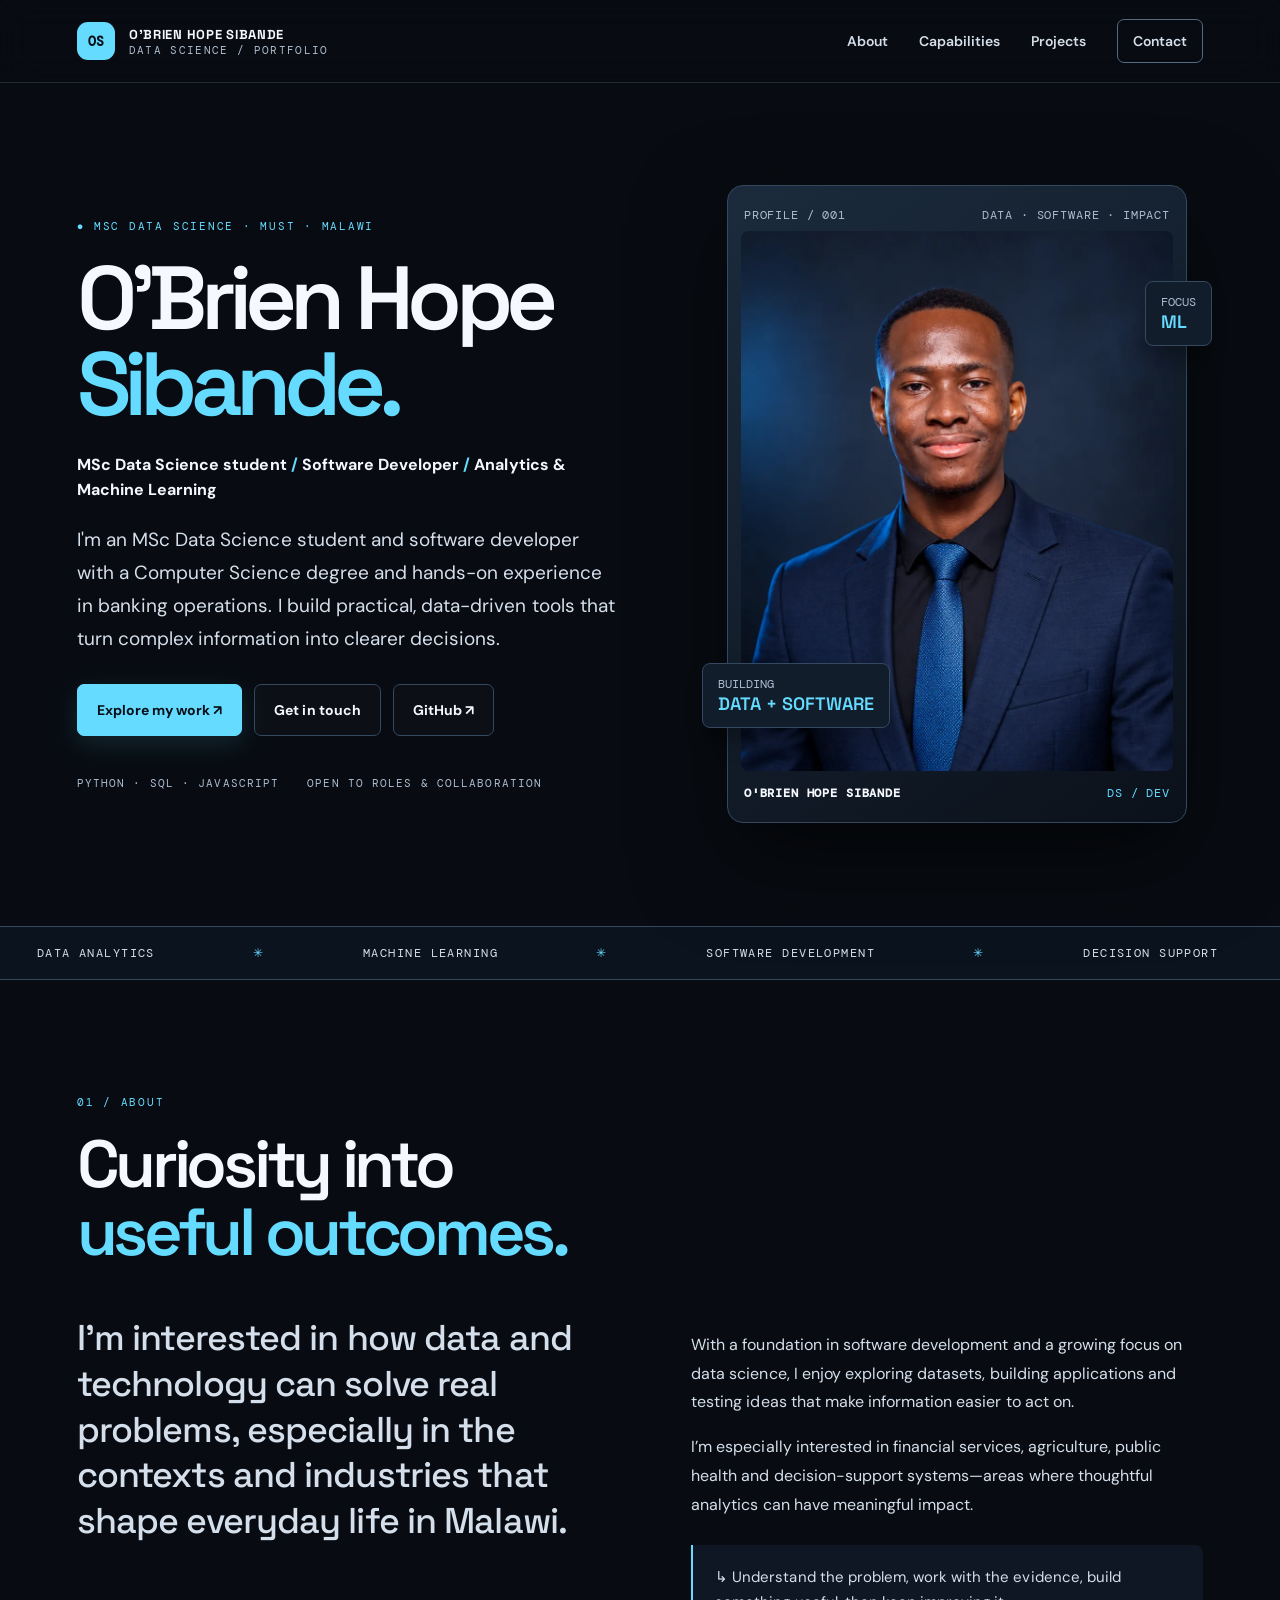
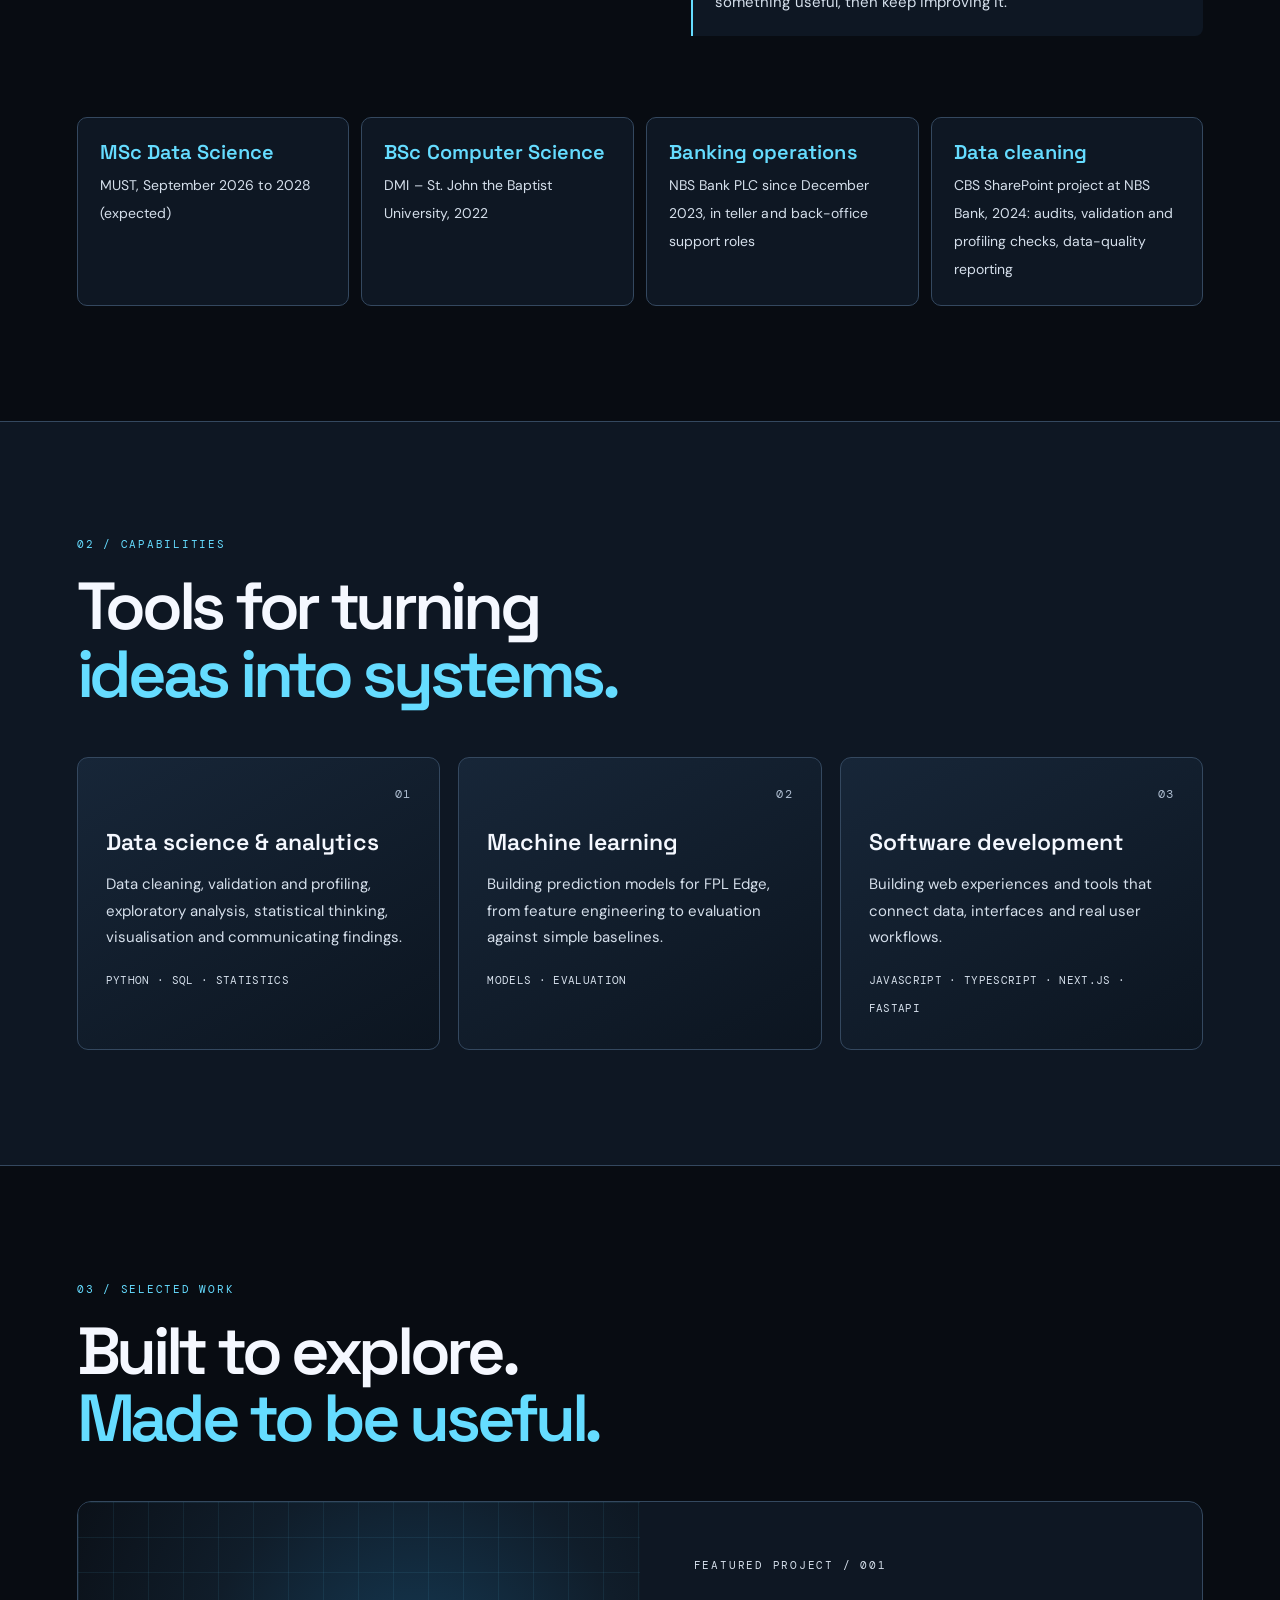
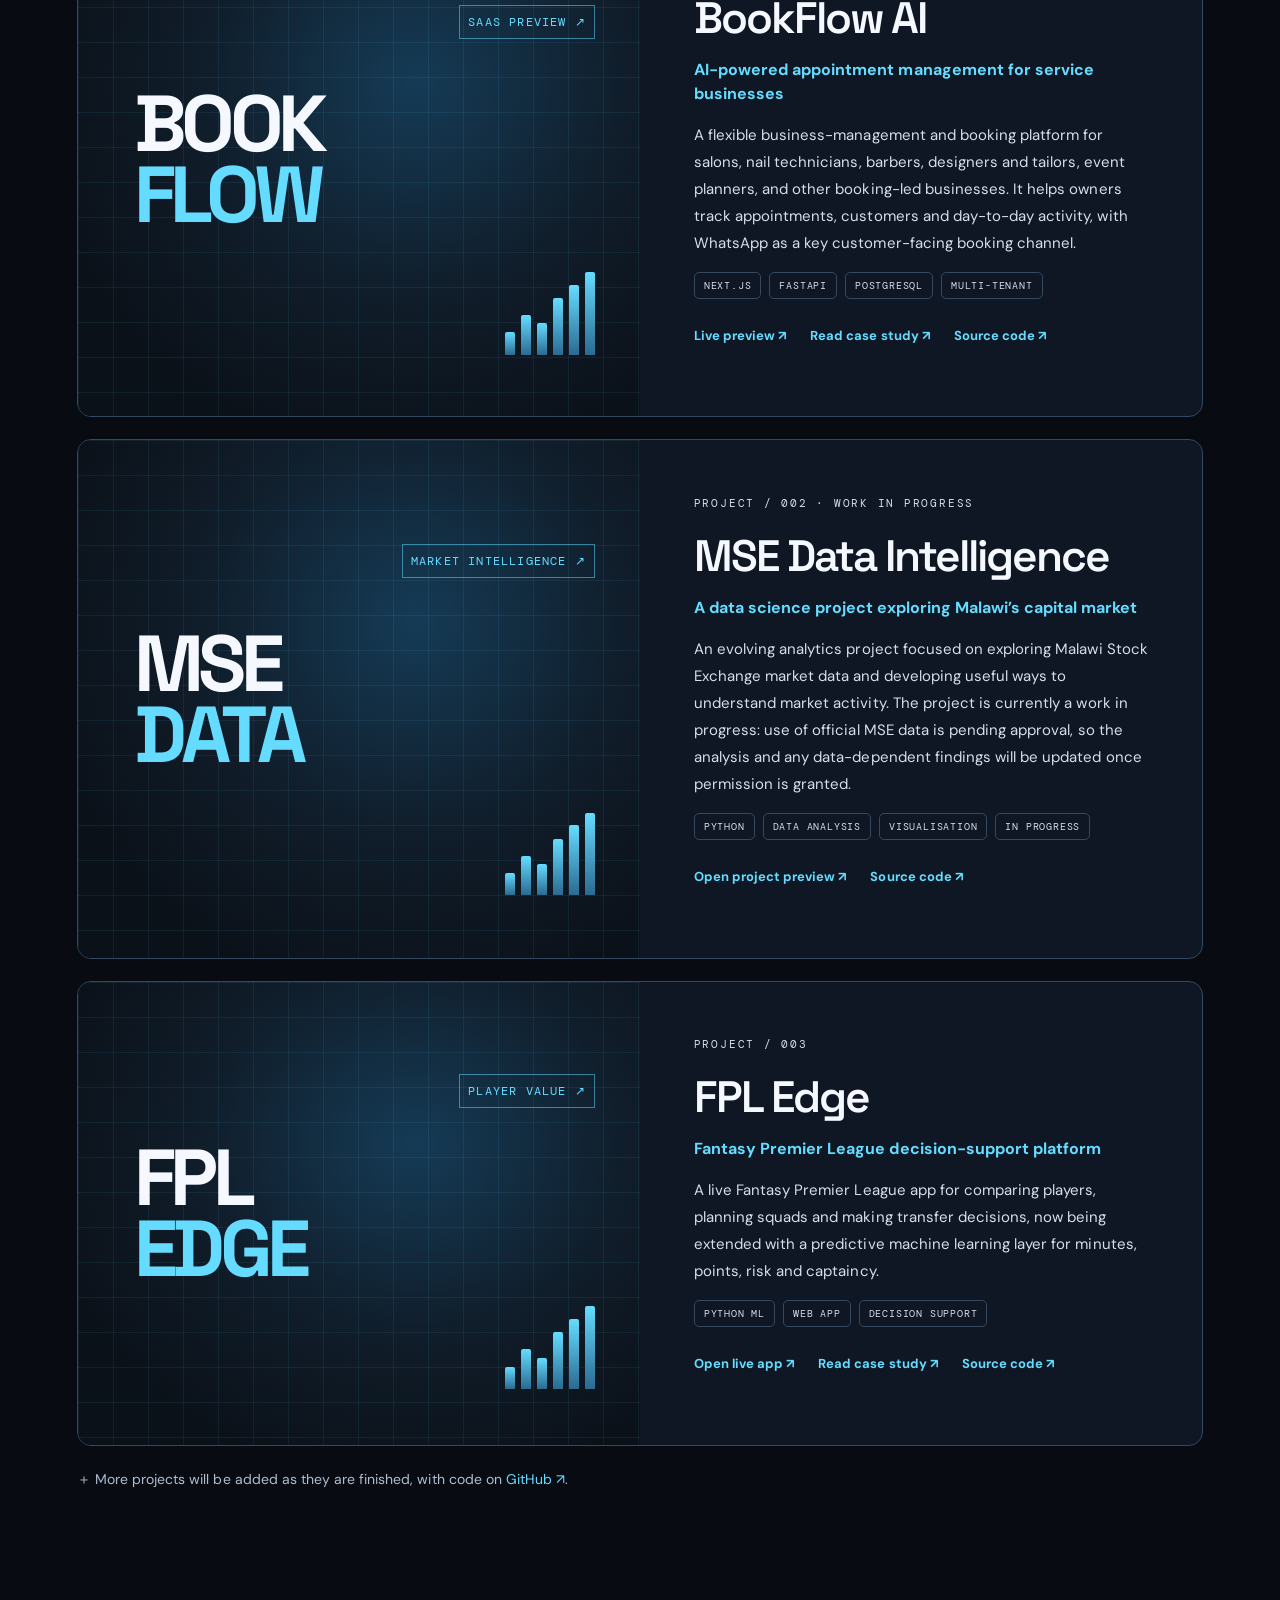
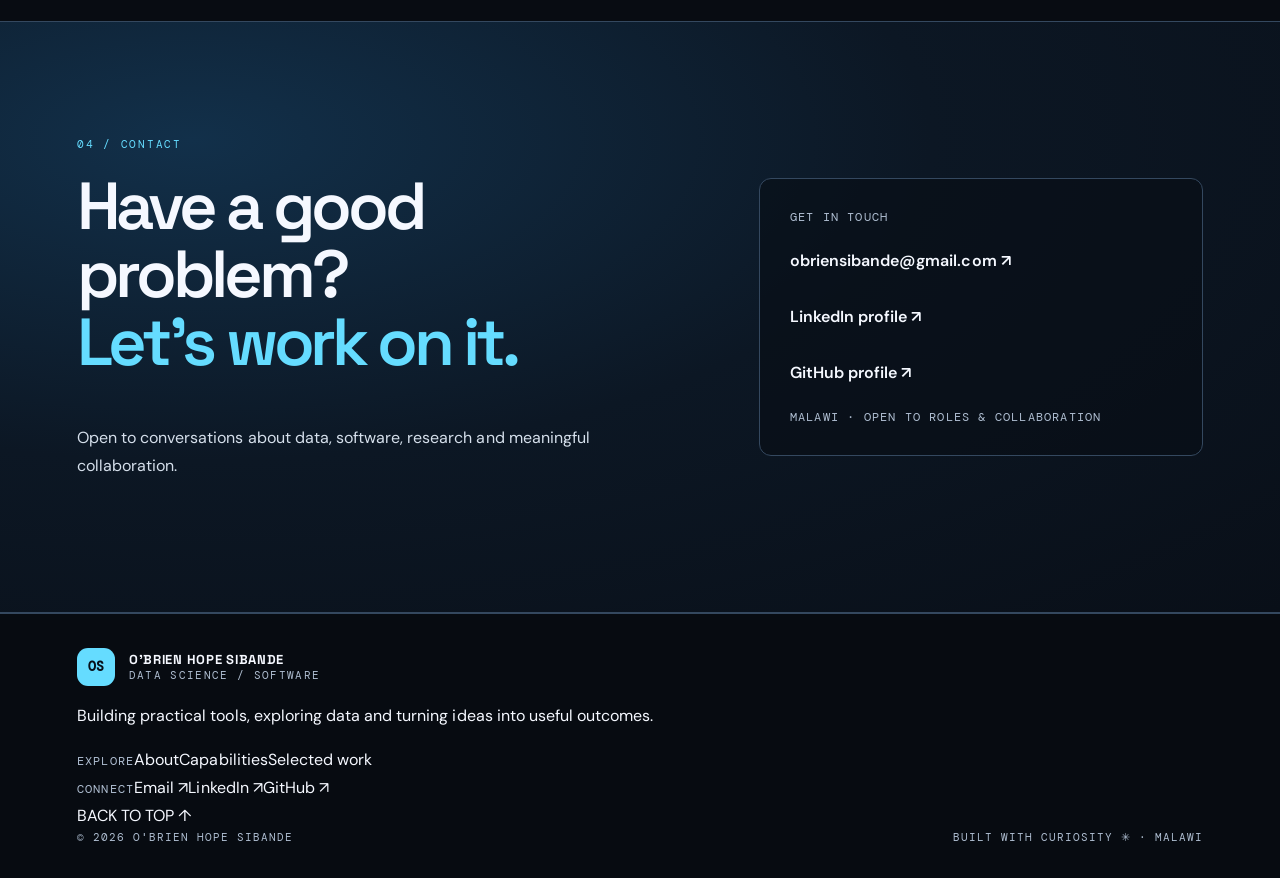
==== commit 0b9af1b4: "Improve portfolio navigation and footer experience" ====
--- a/index.html
+++ b/index.html
@@ -1,9 +1,9 @@
 <!doctype html>
 <html lang="en"><head><meta charset="utf-8"><script>document.documentElement.classList.add("js")</script><meta name="viewport" content="width=device-width,initial-scale=1"><meta name="theme-color" content="#080c12"><meta name="description" content="O'Brien Hope Sibande is an MSc Data Science student and software developer in Malawi, building practical data science and software projects."><link rel="canonical" href="https://obriensibande.vercel.app/"><meta property="og:url" content="https://obriensibande.vercel.app/"><meta property="og:type" content="website"><meta property="og:title" content="O'Brien Hope Sibande — Data Science &amp; Software"><meta property="og:description" content="Practical data-driven tools that turn complex information into clearer decisions. Featured work includes BookFlow AI, MSE Data Intelligence and FPL Edge."><meta property="og:image" content="https://obriensibande.vercel.app/assets/og-image.jpg"><meta name="twitter:card" content="summary_large_image"><meta name="twitter:image" content="https://obriensibande.vercel.app/assets/og-image.jpg"><link rel="icon" href="data:image/svg+xml,%3Csvg xmlns='http://www.w3.org/2000/svg' viewBox='0 0 32 32'%3E%3Crect width='32' height='32' rx='7' fill='%235bd8ff'/%3E%3Ctext x='16' y='21' font-family='monospace' font-weight='700' font-size='14' text-anchor='middle' fill='%23071019'%3EOS%3C/text%3E%3C/svg%3E"><title>O'Brien Hope Sibande — Data Science &amp; Software</title><script type="application/ld+json">{"@context":"https://schema.org","@type":"Person","name":"O'Brien Hope Sibande","jobTitle":"MSc Data Science student and Software Developer","email":"mailto:obriensibande@gmail.com","address":{"@type":"PostalAddress","addressCountry":"MW"},"sameAs":["https://www.linkedin.com/in/o-brien-sibande-686056228","https://github.com/ZealotObryan","https://fpledge.vercel.app/"]}</script><link rel="preconnect" href="https://fonts.googleapis.com"><link rel="preconnect" href="https://fonts.gstatic.com" crossorigin><link href="https://fonts.googleapis.com/css2?family=DM+Mono:wght@400;500&family=DM+Sans:wght@400;500;600;700&family=Space+Grotesk:wght@400;500;600;700&display=swap" rel="stylesheet"><link rel="stylesheet" href="styles.css"><script defer src="script.js"></script><script>window.va=window.va||function(){(window.va.q=window.va.q||[]).push(arguments)}</script><script defer src="/_vercel/insights/script.js"></script></head>
 <body><a class="skip" href="#main">Skip to content</a><header><div class="container nav"><a class="brand" href="/"><span class="mark">OS</span><span><b>O'BRIEN HOPE SIBANDE</b><small>DATA SCIENCE / PORTFOLIO</small></span></a><button class="menu" aria-expanded="false" aria-controls="links" aria-label="Toggle navigation menu">MENU ☰</button><nav id="links" aria-label="Primary"><a href="#about">About</a><a href="#skills">Capabilities</a><a href="#projects">Projects</a><a href="#contact">Contact</a></nav></div></header>
-<main id="main"><section class="hero container"><div><p class="eyebrow">● MSC DATA SCIENCE · MUST · MALAWI</p><h1>O'Brien Hope<br><em>Sibande.</em></h1><p class="role">MSc Data Science student <i>/</i> Software Developer <i>/</i> Analytics &amp; Machine Learning</p><p class="intro">I'm an MSc Data Science student and software developer with a Computer Science degree and hands-on experience in banking operations. I build practical, data-driven tools that turn complex information into clearer decisions.</p><div class="actions"><a class="primary" href="#projects">Explore my work ↗</a><a class="secondary" href="#contact">Get in touch</a><a class="secondary" href="https://github.com/ZealotObryan" target="_blank" rel="noopener noreferrer">GitHub ↗</a></div><div class="meta"><span>PYTHON · SQL · JAVASCRIPT</span><span>OPEN TO ROLES &amp; COLLABORATION</span></div></div><div class="portrait-wrap"><div class="frame"><div class="frame-top"><span>PROFILE / 001</span><span>DATA · SOFTWARE · IMPACT</span></div><picture><source srcset="assets/obrien-hope-sibande.webp" type="image/webp"><img src="assets/obrien-hope-sibande.jpg" width="920" height="1380" fetchpriority="high" decoding="async" alt="Portrait of O'Brien Hope Sibande in a navy suit and blue tie"></picture><div class="frame-bottom"><b>O'BRIEN HOPE SIBANDE</b><span>DS / DEV</span></div></div><span class="float f1" aria-hidden="true">FOCUS<br><b>ML</b></span><span class="float f2" aria-hidden="true">SHIPPED<br><b>FPL EDGE</b></span></div></section>
+<main id="main"><section class="hero container"><div><p class="eyebrow">● MSC DATA SCIENCE · MUST · MALAWI</p><h1>O'Brien Hope<br><em>Sibande.</em></h1><p class="role">MSc Data Science student <i>/</i> Software Developer <i>/</i> Analytics &amp; Machine Learning</p><p class="intro">I'm an MSc Data Science student and software developer with a Computer Science degree and hands-on experience in banking operations. I build practical, data-driven tools that turn complex information into clearer decisions.</p><div class="actions"><a class="primary" href="#projects">Explore my work ↗</a><a class="secondary" href="#contact">Get in touch</a><a class="secondary" href="https://github.com/ZealotObryan" target="_blank" rel="noopener noreferrer">GitHub ↗</a></div><div class="meta"><span>PYTHON · SQL · JAVASCRIPT</span><span>OPEN TO ROLES &amp; COLLABORATION</span></div></div><div class="portrait-wrap"><div class="frame"><div class="frame-top"><span>PROFILE / 001</span><span>DATA · SOFTWARE · IMPACT</span></div><picture><source srcset="assets/obrien-hope-sibande.webp" type="image/webp"><img src="assets/obrien-hope-sibande.jpg" width="920" height="1380" fetchpriority="high" decoding="async" alt="Portrait of O'Brien Hope Sibande in a navy suit and blue tie"></picture><div class="frame-bottom"><b>O'BRIEN HOPE SIBANDE</b><span>DS / DEV</span></div></div><span class="float f1" aria-hidden="true">FOCUS<br><b>ML</b></span><span class="float f2" aria-hidden="true">BUILDING<br><b>DATA + SOFTWARE</b></span></div></section>
 <div class="ticker"><span>DATA ANALYTICS</span> ✳ <span>MACHINE LEARNING</span> ✳ <span>SOFTWARE DEVELOPMENT</span> ✳ <span>DECISION SUPPORT</span></div>
 <section class="section container" id="about"><p class="eyebrow">01 / ABOUT</p><h2>Curiosity into<br><em>useful outcomes.</em></h2><div class="two"><p class="lead">I’m interested in how data and technology can solve real problems, especially in the contexts and industries that shape everyday life in Malawi.</p><div><p>With a foundation in software development and a growing focus on data science, I enjoy exploring datasets, building applications and testing ideas that make information easier to act on.</p><p>I’m especially interested in financial services, agriculture, public health and decision-support systems—areas where thoughtful analytics can have meaningful impact.</p><blockquote>↳ Understand the problem, work with the evidence, build something useful, then keep improving it.</blockquote></div></div><ul class="facts" style="margin-top:56px"><li><b>MSc Data Science</b><span>MUST, September 2026 to 2028 (expected)</span></li><li><b>BSc Computer Science</b><span>DMI – St. John the Baptist University, 2022</span></li><li><b>Banking operations</b><span>NBS Bank PLC since December 2023, in teller and back-office support roles</span></li><li><b>Data cleaning</b><span>CBS SharePoint project at NBS Bank, 2024: audits, validation and profiling checks, data-quality reporting</span></li></ul></section>
 <section class="section tinted" id="skills"><div class="container"><p class="eyebrow">02 / CAPABILITIES</p><h2>Tools for turning<br><em>ideas into systems.</em></h2><div class="cards"><article><small>01</small><h3>Data science &amp; analytics</h3><p>Data cleaning, validation and profiling, exploratory analysis, statistical thinking, visualisation and communicating findings.</p><label>PYTHON · SQL · STATISTICS</label></article><article><small>02</small><h3>Machine learning</h3><p>Building prediction models for FPL Edge, from feature engineering to evaluation against simple baselines.</p><label>MODELS · EVALUATION</label></article><article><small>03</small><h3>Software development</h3><p>Building web experiences and tools that connect data, interfaces and real user workflows.</p><label>JAVASCRIPT · TYPESCRIPT · NEXT.JS · FASTAPI</label></article></div></div></section>
 <section class="section container" id="projects"><p class="eyebrow">03 / SELECTED WORK</p><h2>Built to explore.<br><em>Made to be useful.</em></h2><article class="project"><div class="art" role="img" aria-label="BookFlow AI project illustration"><div class="grid"></div><strong>BOOK<span>FLOW</span></strong><small>SAAS PREVIEW ↗</small><div class="bars"><i></i><i></i><i></i><i></i><i></i><i></i></div></div><div class="project-copy"><p class="eyebrow">FEATURED PROJECT / 001</p><h3>BookFlow AI</h3><p class="accent">AI-powered appointment management for service businesses</p><p>A flexible business-management and booking platform for salons, nail technicians, barbers, designers and tailors, event planners, and other booking-led businesses. It helps owners track appointments, customers and day-to-day activity, with WhatsApp as a key customer-facing booking channel.</p><div class="chips"><span>NEXT.JS</span><span>FASTAPI</span><span>POSTGRESQL</span><span>MULTI-TENANT</span></div><p class="links"><a href="https://bookflow-ai-sigma.vercel.app" target="_blank" rel="noopener noreferrer">Live preview ↗</a><a href="projects/bookflow-ai/">Read case study ↗</a><a href="https://github.com/ZealotObryan/bookflow-ai" target="_blank" rel="noopener noreferrer">Source code ↗</a></p></div></article><article class="project"><div class="art" role="img" aria-label="Malawi Stock Exchange data intelligence project illustration"><div class="grid"></div><strong>MSE<span>DATA</span></strong><small>MARKET INTELLIGENCE ↗</small><div class="bars"><i></i><i></i><i></i><i></i><i></i><i></i></div></div><div class="project-copy"><p class="eyebrow">PROJECT / 002 · WORK IN PROGRESS</p><h3>MSE Data Intelligence</h3><p class="accent">A data science project exploring Malawi’s capital market</p><p>An evolving analytics project focused on exploring Malawi Stock Exchange market data and developing useful ways to understand market activity. The project is currently a work in progress: use of official MSE data is pending approval, so the analysis and any data-dependent findings will be updated once permission is granted.</p><div class="chips"><span>PYTHON</span><span>DATA ANALYSIS</span><span>VISUALISATION</span><span>IN PROGRESS</span></div><p class="links"><a href="https://mse-data-intelligence.vercel.app/" target="_blank" rel="noopener noreferrer">Open project preview ↗</a><a href="https://github.com/ZealotObryan/mse-data-intelligence" target="_blank" rel="noopener noreferrer">Source code ↗</a></p></div></article><article class="project"><div class="art" role="img" aria-label="FPL Edge project illustration"><div class="grid"></div><strong>FPL<span>EDGE</span></strong><small>PLAYER VALUE ↗</small><div class="bars"><i></i><i></i><i></i><i></i><i></i><i></i></div></div><div class="project-copy"><p class="eyebrow">PROJECT / 003</p><h3>FPL Edge</h3><p class="accent">Fantasy Premier League decision-support platform</p><p>A live Fantasy Premier League app for comparing players, planning squads and making transfer decisions, now being extended with a predictive machine learning layer for minutes, points, risk and captaincy.</p><div class="chips"><span>PYTHON ML</span><span>WEB APP</span><span>DECISION SUPPORT</span></div><p class="links"><a href="https://fpledge.vercel.app/" target="_blank" rel="noopener noreferrer">Open live app ↗</a><a href="projects/fpl-edge/">Read case study ↗</a><a href="https://github.com/ZealotObryan/fpl-edge" target="_blank" rel="noopener noreferrer">Source code ↗</a></p></div></article><p class="muted">＋ More projects will be added as they are finished, with code on <a href="https://github.com/ZealotObryan" target="_blank" rel="noopener noreferrer" style="color:var(--accent)">GitHub ↗</a>.</p></section>
-<section class="section contact" id="contact"><div class="container contact-grid"><div><p class="eyebrow">04 / CONTACT</p><h2>Have a good problem?<br><em>Let’s work on it.</em></h2><p>Open to conversations about data, software, research and meaningful collaboration.</p></div><div class="contact-card"><small>GET IN TOUCH</small><a href="mailto:obriensibande@gmail.com">obriensibande@gmail.com ↗</a><a href="https://www.linkedin.com/in/o-brien-sibande-686056228" target="_blank" rel="noopener noreferrer">LinkedIn profile ↗</a><a href="https://github.com/ZealotObryan" target="_blank" rel="noopener noreferrer">GitHub profile ↗</a><small>MALAWI · OPEN TO ROLES &amp; COLLABORATION</small></div></div></section></main><footer><div class="container foot"><span>© <span id="year"></span> O'BRIEN HOPE SIBANDE</span><span>BUILT WITH CURIOSITY ✳</span><a href="#main">BACK TO TOP ↑</a></div></footer></body></html>+<section class="section contact" id="contact"><div class="container contact-grid"><div><p class="eyebrow">04 / CONTACT</p><h2>Have a good problem?<br><em>Let’s work on it.</em></h2><p>Open to conversations about data, software, research and meaningful collaboration.</p></div><div class="contact-card"><small>GET IN TOUCH</small><a href="mailto:obriensibande@gmail.com">obriensibande@gmail.com ↗</a><a href="https://www.linkedin.com/in/o-brien-sibande-686056228" target="_blank" rel="noopener noreferrer">LinkedIn profile ↗</a><a href="https://github.com/ZealotObryan" target="_blank" rel="noopener noreferrer">GitHub profile ↗</a><small>MALAWI · OPEN TO ROLES &amp; COLLABORATION</small></div></div></section></main><footer><div class="container footer-main"><div class="footer-brand"><a class="brand" href="/"><span class="mark">OS</span><span><b>O'BRIEN HOPE SIBANDE</b><small>DATA SCIENCE / SOFTWARE</small></span></a><p>Building practical tools, exploring data and turning ideas into useful outcomes.</p></div><div class="footer-links"><small>EXPLORE</small><a href="#about">About</a><a href="#skills">Capabilities</a><a href="#projects">Selected work</a></div><div class="footer-links"><small>CONNECT</small><a href="mailto:obriensibande@gmail.com">Email ↗</a><a href="https://www.linkedin.com/in/o-brien-sibande-686056228" target="_blank" rel="noopener noreferrer">LinkedIn ↗</a><a href="https://github.com/ZealotObryan" target="_blank" rel="noopener noreferrer">GitHub ↗</a></div><a class="back-top" href="#main">BACK TO TOP ↑</a></div><div class="container foot"><span>© <span id="year"></span> O'BRIEN HOPE SIBANDE</span><span>BUILT WITH CURIOSITY ✳ · MALAWI</span></div></footer></body></html>
--- a/styles.css
+++ b/styles.css
@@ -87,3 +87,120 @@
   .js .art:not(.in) .bars i{transform:none}
   .progress{display:none}
 }
+
+
+/* ===== Portfolio refinement: editorial hierarchy, clearer actions, responsive rhythm ===== */
+:root{
+  --max:1240px;
+  --g:clamp(22px,6vw,96px);
+  --surface:#0e1723;
+  --raised:#142235;
+  --border:#34485f;
+  --secondary:#d5dfeb;
+  --muted:#aebdd0;
+  --accent:#65dcff;
+  --ease:cubic-bezier(.2,.8,.2,1);
+}
+body{font-size:16px;line-height:1.75;letter-spacing:.002em}
+.container{width:min(var(--max),calc(100% - 2*var(--g)))}
+header{background:rgba(8,12,18,.88);border-bottom-color:rgba(115,151,185,.22)}
+.nav{min-height:82px}
+.brand{gap:14px}
+.mark{width:38px;height:38px;display:grid;place-items:center;border-radius:11px;font-size:13px}
+.brand b{font-size:13px;letter-spacing:.055em}
+.brand small{font-size:11px;letter-spacing:.12em}
+nav{gap:clamp(18px,2.4vw,34px);align-items:center}
+nav a{font-size:14px;font-weight:600;color:#d5dfeb}
+nav a[href="#contact"]{padding:9px 15px;border:1px solid #536a82;border-radius:7px}
+nav a[href="#contact"]::after{display:none}
+nav a[href="#contact"]:hover{border-color:var(--accent);background:#65dcff12}
+.hero{min-height:690px;padding-block:clamp(64px,8vw,112px);gap:clamp(44px,7vw,100px)}
+.hero h1{font-size:clamp(58px,7vw,94px);line-height:.96;letter-spacing:-.075em}
+.eyebrow{font-size:11px;letter-spacing:.16em;margin-bottom:22px}
+.role{font-size:16px;line-height:1.6}
+.intro{font-size:clamp(17px,1.5vw,19px);line-height:1.75;max-width:570px;color:#d5dfeb}
+.primary,.secondary{min-height:48px;padding:13px 19px;border-radius:7px;font-size:14px}
+.primary{box-shadow:0 8px 26px #65dcff20}
+.secondary{background:#ffffff05}
+.meta{font-size:11px;gap:18px 28px}
+.frame{padding:13px;border-radius:16px;box-shadow:0 35px 90px #0009}
+.frame img{border-radius:8px}
+.float{border-radius:8px;background:#111d2b}
+.ticker{border-color:#34485f;background:#0b131e}
+.section{padding-block:clamp(82px,9vw,124px)}
+.section h2,.contact h2{font-size:clamp(42px,5.2vw,68px);line-height:1.02;letter-spacing:-.065em;margin-bottom:clamp(30px,4vw,48px)}
+.two{gap:clamp(38px,8vw,110px)}
+.lead{font-size:clamp(24px,2.8vw,36px);line-height:1.28;letter-spacing:-.025em}
+.two p:not(.lead){font-size:16px;line-height:1.8}
+blockquote{border-radius:0 8px 8px 0;padding:20px 22px;line-height:1.7}
+.facts{gap:12px}
+.facts li{padding:22px;border-radius:10px}
+.facts b{font-size:20px;line-height:1.25}
+.facts span{font-size:14px;line-height:1.65}
+.cards{gap:18px}
+.cards article{padding:28px;border-radius:11px;background:linear-gradient(150deg,#172638,#0c1520)}
+.cards h3{font-size:23px;line-height:1.25;margin-top:42px}
+.cards p{font-size:15px;line-height:1.75}
+.cards label{font-size:11px;line-height:1.7}
+.project{border-radius:14px;margin-bottom:22px;grid-template-columns:minmax(0,1fr) minmax(0,1fr);background:#0e1723}
+.project .art{min-height:clamp(310px,32vw,430px)}
+.art strong{font-size:clamp(54px,6.2vw,82px)}
+.project-copy{padding:clamp(28px,4.2vw,58px)}
+.project-copy .eyebrow{font-size:11px;margin-bottom:18px}
+.project-copy h3{font-size:clamp(32px,3.5vw,44px);line-height:1.1;letter-spacing:-.045em}
+.project-copy>p{font-size:15px;line-height:1.8}
+.project-copy>p.accent{font-size:16px;font-weight:700;line-height:1.5}
+.chips{gap:8px}
+.chips span{font-size:10px;letter-spacing:.08em;padding:6px 9px;border-radius:5px}
+.links{gap:12px 24px}
+.links a{font-size:13px}
+.project:hover{border-color:#65dcff99}
+.muted{font-size:14px;line-height:1.7}
+.contact{background:radial-gradient(ellipse at 15% 20%,#12304a 0%,#0c1724 48%,#090f18 100%)}
+.contact-card{padding:30px;border-radius:12px;background:#080e16a8}
+.contact-card a{font-weight:600}
+footer{padding:34px 0;background:#070b11;border-top:1px solid #34485f}
+.foot{font-size:11px;letter-spacing:.09em}
+a,button{-webkit-tap-highlight-color:transparent}
+:focus-visible{outline:3px solid var(--accent);outline-offset:4px}
+@media(max-width:900px){
+  .hero{min-height:0}
+  .facts{grid-template-columns:repeat(2,minmax(0,1fr))}
+  .project{grid-template-columns:1fr}
+  .project .art{min-height:300px}
+}
+@media(max-width:620px){
+  :root{--g:22px}
+  .nav{min-height:72px}
+  .brand b{font-size:11px}
+  .brand small{font-size:10px}
+  nav{top:71px;padding:18px var(--g) 24px;gap:8px}
+  nav a{font-size:16px;padding:12px 0}
+  nav a[href="#contact"]{border:0;padding:12px 0}
+  .hero{padding-block:52px 70px;gap:38px}
+  .hero h1{font-size:clamp(54px,14vw,78px)}
+  .intro{font-size:17px}
+  .actions{display:grid;grid-template-columns:1fr 1fr}
+  .actions .primary{grid-column:1/-1}
+  .actions a{width:100%}
+  .meta{display:grid;gap:10px;margin-top:28px}
+  .portrait-wrap{width:86%}
+  .section{padding-block:76px}
+  .section h2,.contact h2{font-size:clamp(40px,11vw,56px)}
+  .two{gap:16px}
+  .facts{grid-template-columns:1fr 1fr;gap:9px}
+  .facts li{padding:15px}
+  .facts b{font-size:17px}
+  .facts span{font-size:12px}
+  .cards{gap:12px}
+  .cards article{padding:22px}
+  .project{margin-bottom:16px}
+  .project .art{min-height:250px}
+  .project-copy{padding:23px}
+  .project-copy h3{font-size:34px}
+  .links{display:grid;gap:12px}
+  .contact-card{padding:22px}
+}
+@media(prefers-reduced-motion:reduce){
+  .cards article:hover,.project:hover,.facts li:hover{transform:none}
+}
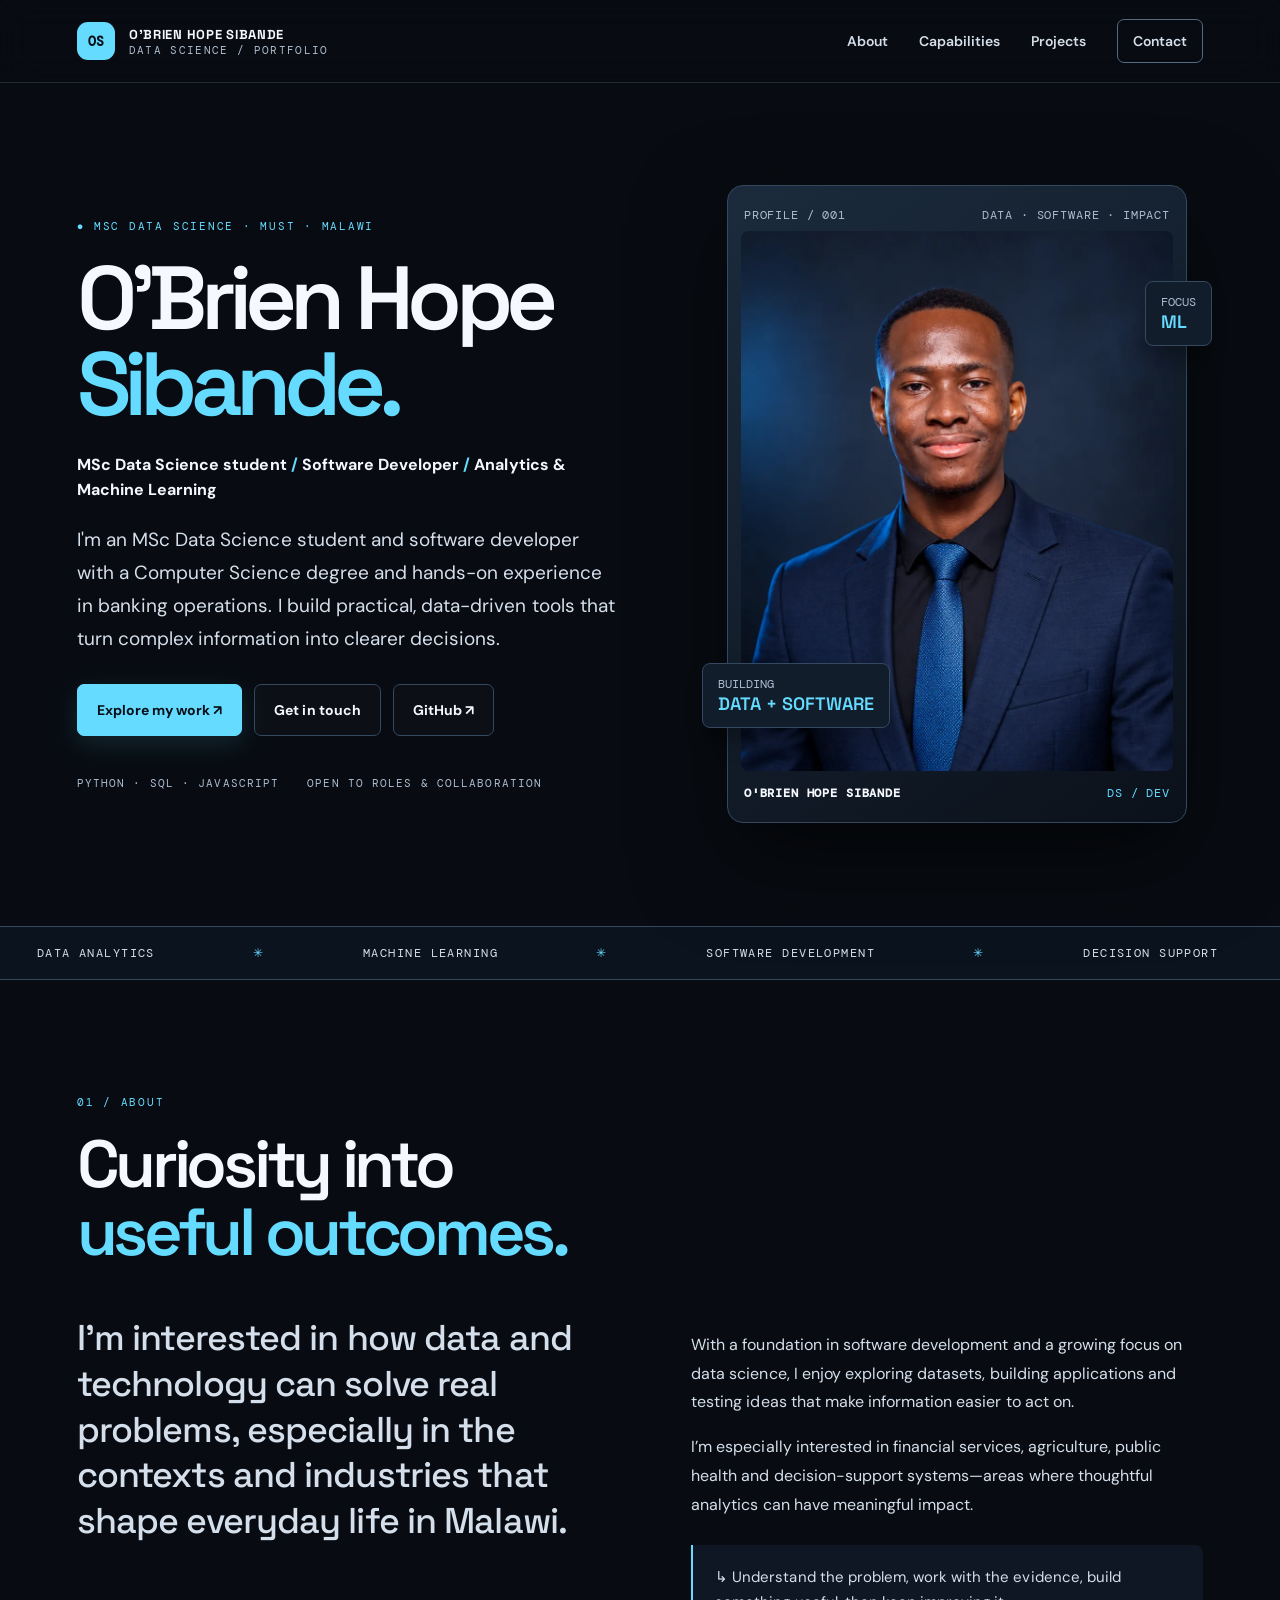
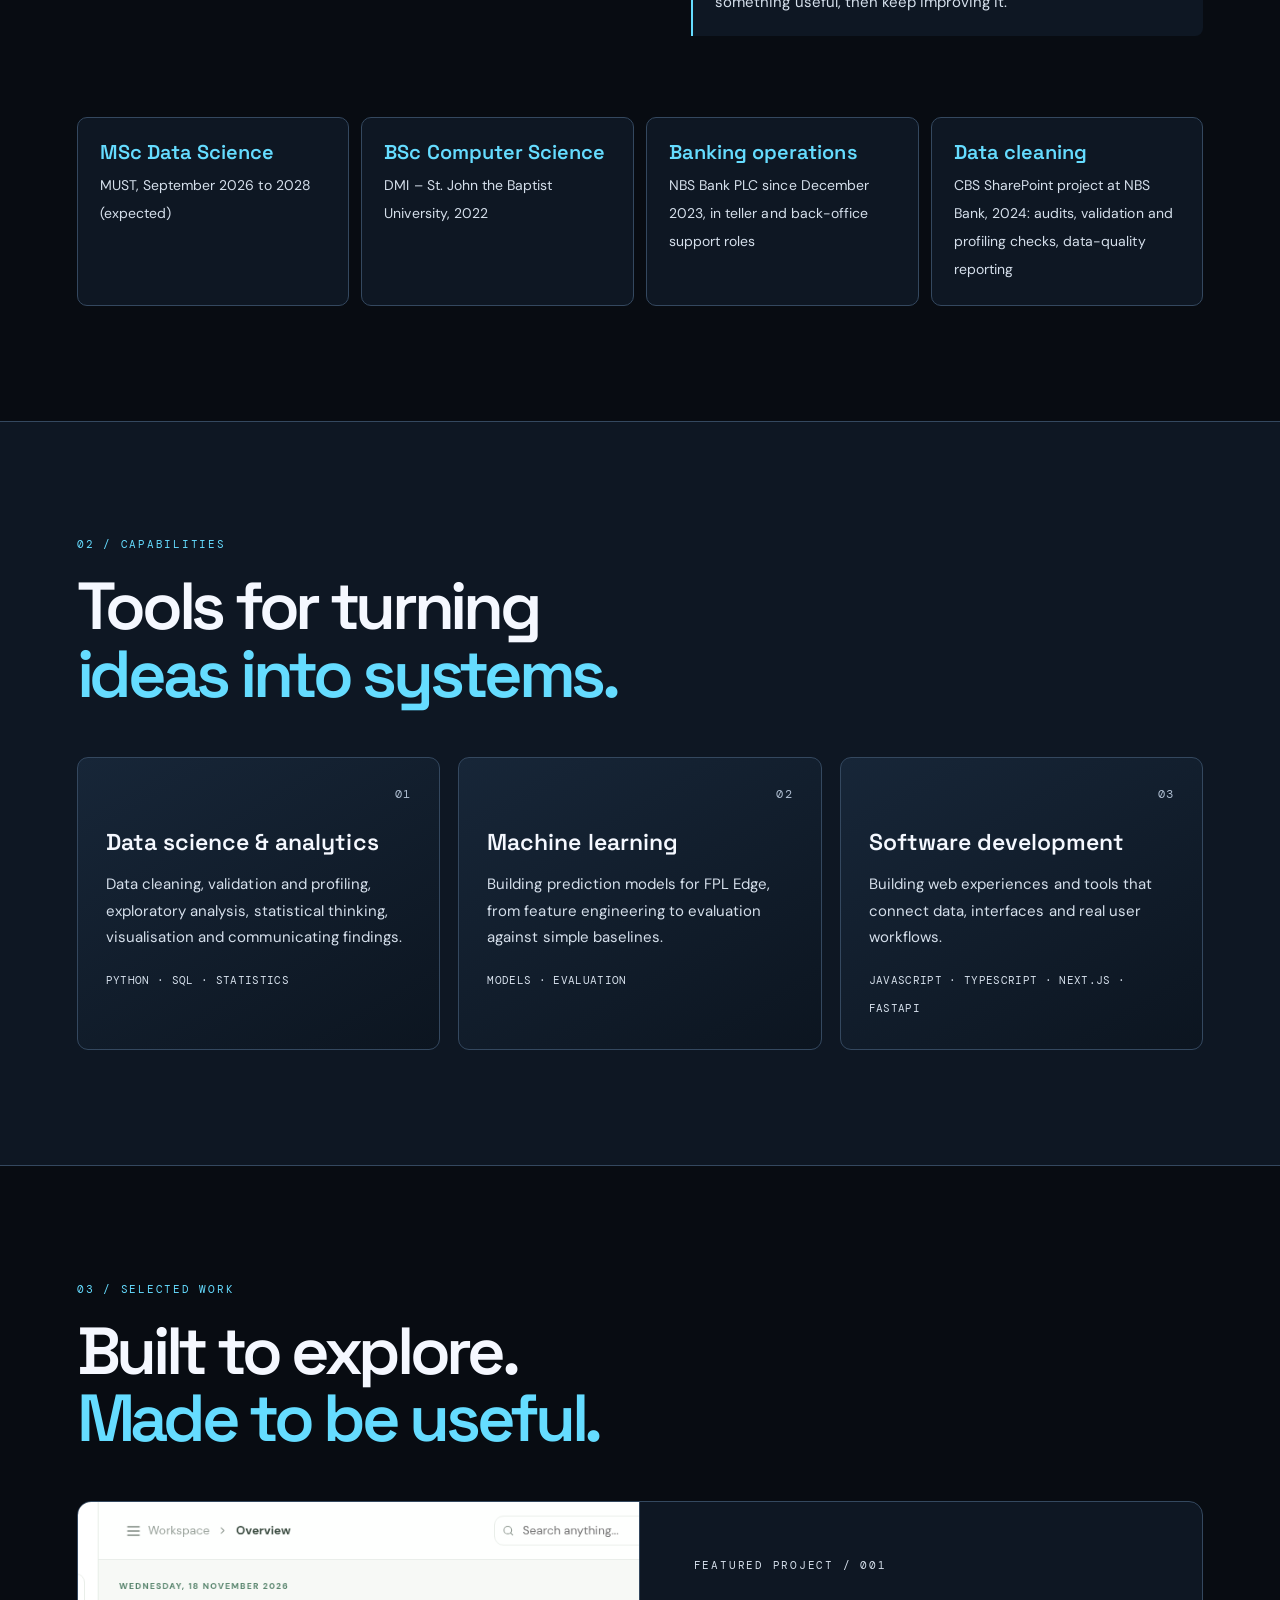
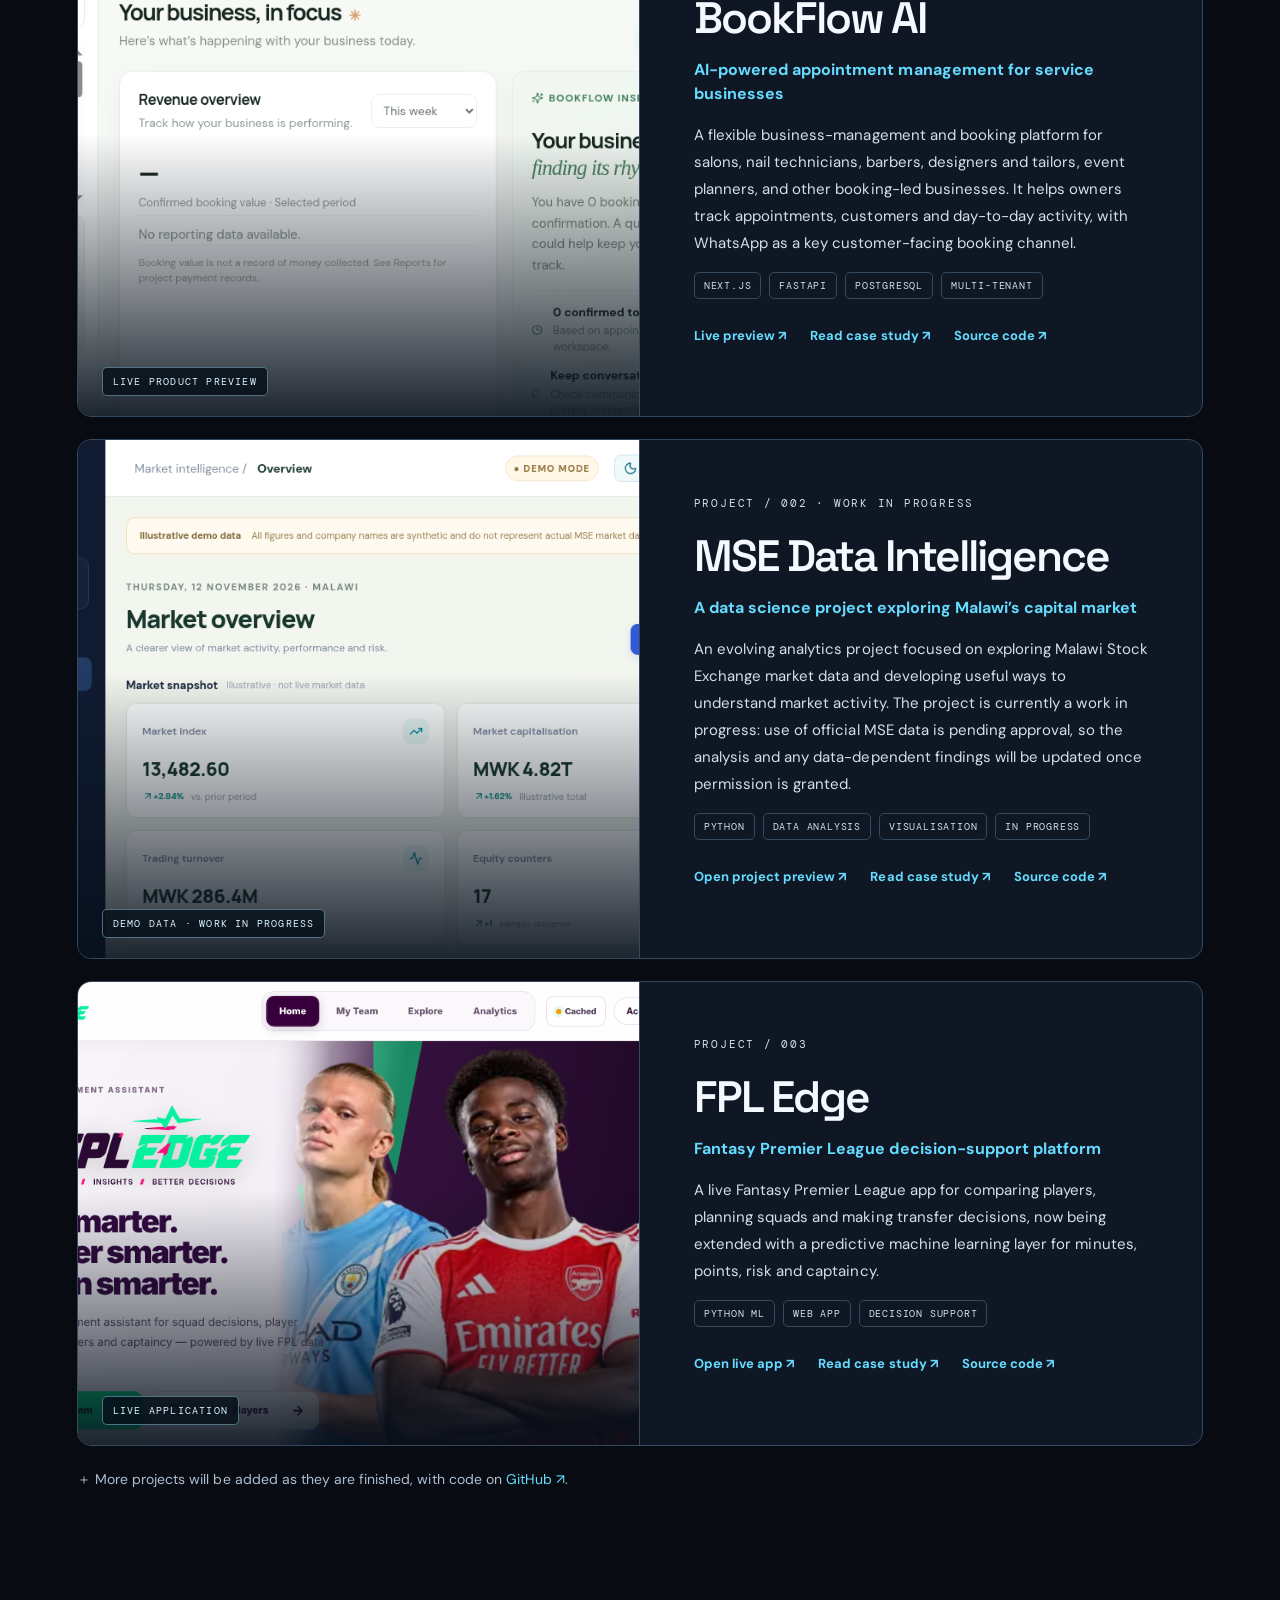
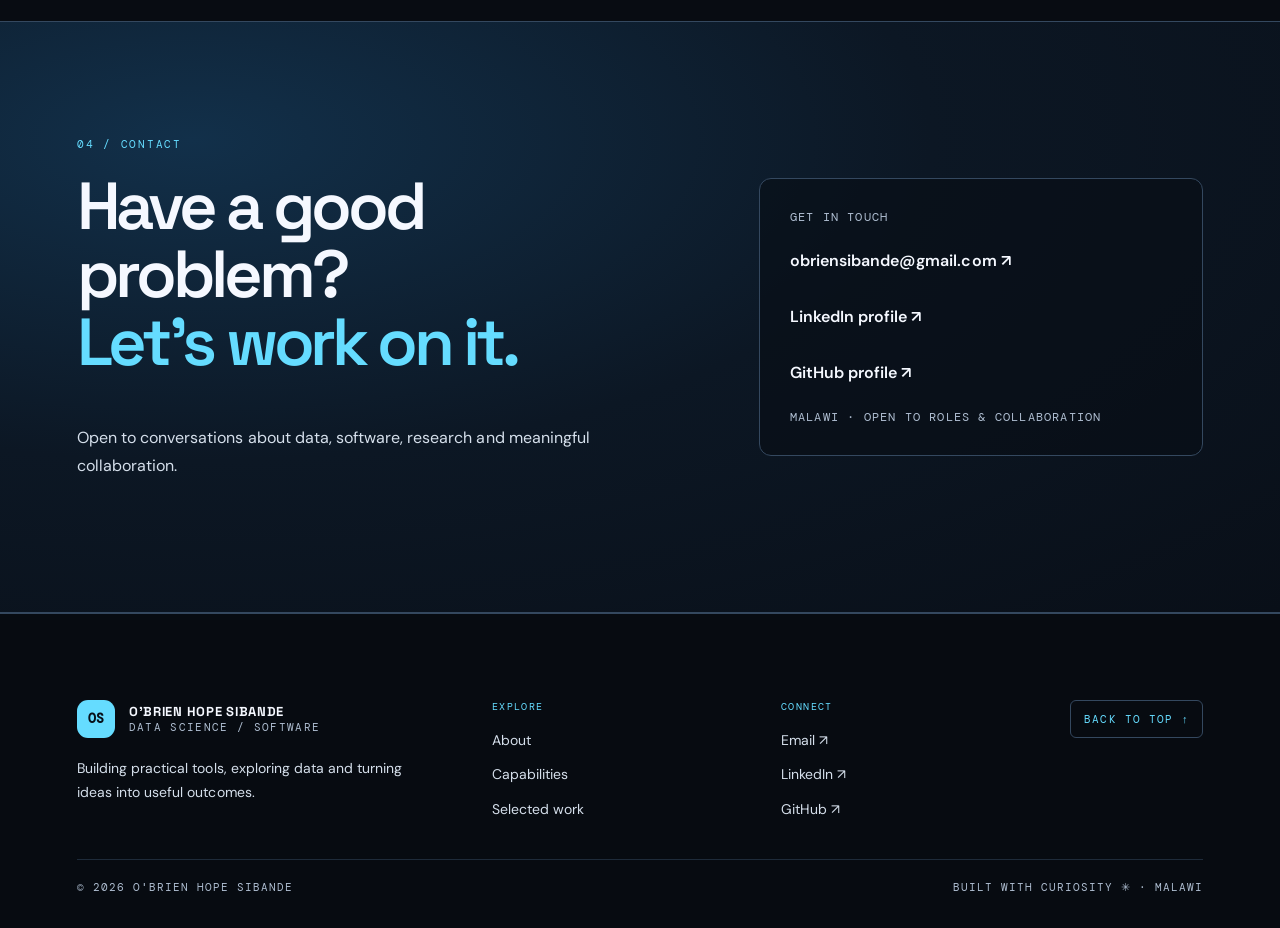
==== commit b77b6c2b: "Add live project screenshots and expanded case studies" ====
--- a/index.html
+++ b/index.html
@@ -5,5 +5,5 @@
 <div class="ticker"><span>DATA ANALYTICS</span> ✳ <span>MACHINE LEARNING</span> ✳ <span>SOFTWARE DEVELOPMENT</span> ✳ <span>DECISION SUPPORT</span></div>
 <section class="section container" id="about"><p class="eyebrow">01 / ABOUT</p><h2>Curiosity into<br><em>useful outcomes.</em></h2><div class="two"><p class="lead">I’m interested in how data and technology can solve real problems, especially in the contexts and industries that shape everyday life in Malawi.</p><div><p>With a foundation in software development and a growing focus on data science, I enjoy exploring datasets, building applications and testing ideas that make information easier to act on.</p><p>I’m especially interested in financial services, agriculture, public health and decision-support systems—areas where thoughtful analytics can have meaningful impact.</p><blockquote>↳ Understand the problem, work with the evidence, build something useful, then keep improving it.</blockquote></div></div><ul class="facts" style="margin-top:56px"><li><b>MSc Data Science</b><span>MUST, September 2026 to 2028 (expected)</span></li><li><b>BSc Computer Science</b><span>DMI – St. John the Baptist University, 2022</span></li><li><b>Banking operations</b><span>NBS Bank PLC since December 2023, in teller and back-office support roles</span></li><li><b>Data cleaning</b><span>CBS SharePoint project at NBS Bank, 2024: audits, validation and profiling checks, data-quality reporting</span></li></ul></section>
 <section class="section tinted" id="skills"><div class="container"><p class="eyebrow">02 / CAPABILITIES</p><h2>Tools for turning<br><em>ideas into systems.</em></h2><div class="cards"><article><small>01</small><h3>Data science &amp; analytics</h3><p>Data cleaning, validation and profiling, exploratory analysis, statistical thinking, visualisation and communicating findings.</p><label>PYTHON · SQL · STATISTICS</label></article><article><small>02</small><h3>Machine learning</h3><p>Building prediction models for FPL Edge, from feature engineering to evaluation against simple baselines.</p><label>MODELS · EVALUATION</label></article><article><small>03</small><h3>Software development</h3><p>Building web experiences and tools that connect data, interfaces and real user workflows.</p><label>JAVASCRIPT · TYPESCRIPT · NEXT.JS · FASTAPI</label></article></div></div></section>
-<section class="section container" id="projects"><p class="eyebrow">03 / SELECTED WORK</p><h2>Built to explore.<br><em>Made to be useful.</em></h2><article class="project"><div class="art" role="img" aria-label="BookFlow AI project illustration"><div class="grid"></div><strong>BOOK<span>FLOW</span></strong><small>SAAS PREVIEW ↗</small><div class="bars"><i></i><i></i><i></i><i></i><i></i><i></i></div></div><div class="project-copy"><p class="eyebrow">FEATURED PROJECT / 001</p><h3>BookFlow AI</h3><p class="accent">AI-powered appointment management for service businesses</p><p>A flexible business-management and booking platform for salons, nail technicians, barbers, designers and tailors, event planners, and other booking-led businesses. It helps owners track appointments, customers and day-to-day activity, with WhatsApp as a key customer-facing booking channel.</p><div class="chips"><span>NEXT.JS</span><span>FASTAPI</span><span>POSTGRESQL</span><span>MULTI-TENANT</span></div><p class="links"><a href="https://bookflow-ai-sigma.vercel.app" target="_blank" rel="noopener noreferrer">Live preview ↗</a><a href="projects/bookflow-ai/">Read case study ↗</a><a href="https://github.com/ZealotObryan/bookflow-ai" target="_blank" rel="noopener noreferrer">Source code ↗</a></p></div></article><article class="project"><div class="art" role="img" aria-label="Malawi Stock Exchange data intelligence project illustration"><div class="grid"></div><strong>MSE<span>DATA</span></strong><small>MARKET INTELLIGENCE ↗</small><div class="bars"><i></i><i></i><i></i><i></i><i></i><i></i></div></div><div class="project-copy"><p class="eyebrow">PROJECT / 002 · WORK IN PROGRESS</p><h3>MSE Data Intelligence</h3><p class="accent">A data science project exploring Malawi’s capital market</p><p>An evolving analytics project focused on exploring Malawi Stock Exchange market data and developing useful ways to understand market activity. The project is currently a work in progress: use of official MSE data is pending approval, so the analysis and any data-dependent findings will be updated once permission is granted.</p><div class="chips"><span>PYTHON</span><span>DATA ANALYSIS</span><span>VISUALISATION</span><span>IN PROGRESS</span></div><p class="links"><a href="https://mse-data-intelligence.vercel.app/" target="_blank" rel="noopener noreferrer">Open project preview ↗</a><a href="https://github.com/ZealotObryan/mse-data-intelligence" target="_blank" rel="noopener noreferrer">Source code ↗</a></p></div></article><article class="project"><div class="art" role="img" aria-label="FPL Edge project illustration"><div class="grid"></div><strong>FPL<span>EDGE</span></strong><small>PLAYER VALUE ↗</small><div class="bars"><i></i><i></i><i></i><i></i><i></i><i></i></div></div><div class="project-copy"><p class="eyebrow">PROJECT / 003</p><h3>FPL Edge</h3><p class="accent">Fantasy Premier League decision-support platform</p><p>A live Fantasy Premier League app for comparing players, planning squads and making transfer decisions, now being extended with a predictive machine learning layer for minutes, points, risk and captaincy.</p><div class="chips"><span>PYTHON ML</span><span>WEB APP</span><span>DECISION SUPPORT</span></div><p class="links"><a href="https://fpledge.vercel.app/" target="_blank" rel="noopener noreferrer">Open live app ↗</a><a href="projects/fpl-edge/">Read case study ↗</a><a href="https://github.com/ZealotObryan/fpl-edge" target="_blank" rel="noopener noreferrer">Source code ↗</a></p></div></article><p class="muted">＋ More projects will be added as they are finished, with code on <a href="https://github.com/ZealotObryan" target="_blank" rel="noopener noreferrer" style="color:var(--accent)">GitHub ↗</a>.</p></section>
+<section class="section container" id="projects"><p class="eyebrow">03 / SELECTED WORK</p><h2>Built to explore.<br><em>Made to be useful.</em></h2><article class="project"><div class="project-preview"><img src="assets/bookflow-screen.png" alt="BookFlow AI live business dashboard showing workspace navigation, bookings, insights and quick actions" loading="lazy"><span>LIVE PRODUCT PREVIEW</span></div><div class="project-copy"><p class="eyebrow">FEATURED PROJECT / 001</p><h3>BookFlow AI</h3><p class="accent">AI-powered appointment management for service businesses</p><p>A flexible business-management and booking platform for salons, nail technicians, barbers, designers and tailors, event planners, and other booking-led businesses. It helps owners track appointments, customers and day-to-day activity, with WhatsApp as a key customer-facing booking channel.</p><div class="chips"><span>NEXT.JS</span><span>FASTAPI</span><span>POSTGRESQL</span><span>MULTI-TENANT</span></div><p class="links"><a href="https://bookflow-ai-sigma.vercel.app" target="_blank" rel="noopener noreferrer">Live preview ↗</a><a href="projects/bookflow-ai/">Read case study ↗</a><a href="https://github.com/ZealotObryan/bookflow-ai" target="_blank" rel="noopener noreferrer">Source code ↗</a></p></div></article><article class="project"><div class="project-preview"><img src="assets/mse-screen.png" alt="MSE Data Intelligence analyst workspace showing illustrative market data" loading="lazy"><span>DEMO DATA · WORK IN PROGRESS</span></div><div class="project-copy"><p class="eyebrow">PROJECT / 002 · WORK IN PROGRESS</p><h3>MSE Data Intelligence</h3><p class="accent">A data science project exploring Malawi’s capital market</p><p>An evolving analytics project focused on exploring Malawi Stock Exchange market data and developing useful ways to understand market activity. The project is currently a work in progress: use of official MSE data is pending approval, so the analysis and any data-dependent findings will be updated once permission is granted.</p><div class="chips"><span>PYTHON</span><span>DATA ANALYSIS</span><span>VISUALISATION</span><span>IN PROGRESS</span></div><p class="links"><a href="https://mse-data-intelligence.vercel.app/" target="_blank" rel="noopener noreferrer">Open project preview ↗</a><a href="projects/mse-data-intelligence/">Read case study ↗</a><a href="https://github.com/ZealotObryan/mse-data-intelligence" target="_blank" rel="noopener noreferrer">Source code ↗</a></p></div></article><article class="project"><div class="project-preview"><img src="assets/fpl-screen.png" alt="FPL Edge live Fantasy Premier League decision-support interface" loading="lazy"><span>LIVE APPLICATION</span></div><div class="project-copy"><p class="eyebrow">PROJECT / 003</p><h3>FPL Edge</h3><p class="accent">Fantasy Premier League decision-support platform</p><p>A live Fantasy Premier League app for comparing players, planning squads and making transfer decisions, now being extended with a predictive machine learning layer for minutes, points, risk and captaincy.</p><div class="chips"><span>PYTHON ML</span><span>WEB APP</span><span>DECISION SUPPORT</span></div><p class="links"><a href="https://fpledge.vercel.app/" target="_blank" rel="noopener noreferrer">Open live app ↗</a><a href="projects/fpl-edge/">Read case study ↗</a><a href="https://github.com/ZealotObryan/fpl-edge" target="_blank" rel="noopener noreferrer">Source code ↗</a></p></div></article><p class="muted">＋ More projects will be added as they are finished, with code on <a href="https://github.com/ZealotObryan" target="_blank" rel="noopener noreferrer" style="color:var(--accent)">GitHub ↗</a>.</p></section>
 <section class="section contact" id="contact"><div class="container contact-grid"><div><p class="eyebrow">04 / CONTACT</p><h2>Have a good problem?<br><em>Let’s work on it.</em></h2><p>Open to conversations about data, software, research and meaningful collaboration.</p></div><div class="contact-card"><small>GET IN TOUCH</small><a href="mailto:obriensibande@gmail.com">obriensibande@gmail.com ↗</a><a href="https://www.linkedin.com/in/o-brien-sibande-686056228" target="_blank" rel="noopener noreferrer">LinkedIn profile ↗</a><a href="https://github.com/ZealotObryan" target="_blank" rel="noopener noreferrer">GitHub profile ↗</a><small>MALAWI · OPEN TO ROLES &amp; COLLABORATION</small></div></div></section></main><footer><div class="container footer-main"><div class="footer-brand"><a class="brand" href="/"><span class="mark">OS</span><span><b>O'BRIEN HOPE SIBANDE</b><small>DATA SCIENCE / SOFTWARE</small></span></a><p>Building practical tools, exploring data and turning ideas into useful outcomes.</p></div><div class="footer-links"><small>EXPLORE</small><a href="#about">About</a><a href="#skills">Capabilities</a><a href="#projects">Selected work</a></div><div class="footer-links"><small>CONNECT</small><a href="mailto:obriensibande@gmail.com">Email ↗</a><a href="https://www.linkedin.com/in/o-brien-sibande-686056228" target="_blank" rel="noopener noreferrer">LinkedIn ↗</a><a href="https://github.com/ZealotObryan" target="_blank" rel="noopener noreferrer">GitHub ↗</a></div><a class="back-top" href="#main">BACK TO TOP ↑</a></div><div class="container foot"><span>© <span id="year"></span> O'BRIEN HOPE SIBANDE</span><span>BUILT WITH CURIOSITY ✳ · MALAWI</span></div></footer></body></html>
--- a/styles.css
+++ b/styles.css
@@ -204,3 +204,39 @@
 @media(prefers-reduced-motion:reduce){
   .cards article:hover,.project:hover,.facts li:hover{transform:none}
 }
+
+
+/* Footer: a useful final navigation point, not just a copyright strip */
+.footer-main{display:grid;grid-template-columns:minmax(260px,1.5fr) 1fr 1fr auto;gap:38px;align-items:start;padding-block:52px 38px}
+.footer-brand p{max-width:330px;color:var(--secondary);font-size:14px;line-height:1.75;margin:18px 0 0}
+.footer-links{display:grid;gap:10px;justify-items:start}
+.footer-links small{font-size:10px;color:var(--accent);letter-spacing:.14em;margin-bottom:5px}
+.footer-links a{font-size:14px;color:var(--secondary)}
+.footer-links a:hover{color:var(--accent)}
+.back-top{font:11px var(--mono);letter-spacing:.1em;color:var(--accent);border:1px solid var(--border);border-radius:6px;padding:11px 13px;white-space:nowrap}
+.back-top:hover{border-color:var(--accent)}
+.foot{padding-top:20px;border-top:1px solid #34485f88}
+@media(max-width:800px){.footer-main{grid-template-columns:1.4fr 1fr 1fr;gap:25px}.back-top{grid-column:1/-1;justify-self:start}}
+@media(max-width:620px){.footer-main{grid-template-columns:1fr 1fr;gap:28px 18px;padding-block:38px 28px}.footer-brand{grid-column:1/-1}.footer-links{gap:8px}.back-top{grid-column:1/-1}.foot{font-size:10px}}
+
+/* ===== Real product imagery and case-study presentation ===== */
+.project-preview{position:relative;min-height:320px;overflow:hidden;background:#0b1420;border-right:1px solid var(--border);display:flex;align-items:stretch}
+.project-preview::after{content:"";position:absolute;inset:45% 0 0;background:linear-gradient(180deg,transparent,#07101be8);pointer-events:none}
+.project-preview img{display:block;width:100%;height:100%;min-height:320px;aspect-ratio:1.35;object-fit:cover;object-position:top center;transition:transform .8s var(--ease);}
+.project:hover .project-preview img{transform:scale(1.025)}
+.project-preview span{position:absolute;z-index:1;left:24px;bottom:20px;padding:7px 10px;border:1px solid #9ddff477;border-radius:5px;background:#08111bd9;color:#d8f5ff;font:10px var(--mono);letter-spacing:.12em}
+.case-screens{padding-top:55px}
+.case-screens h2{margin-bottom:30px}
+.screen-figure{margin:0;border:1px solid var(--border);border-radius:14px;overflow:hidden;background:#0a111b;box-shadow:0 28px 70px #0007}
+.screen-figure img{display:block;width:100%;height:auto;max-height:760px;object-fit:contain;object-position:top center;background:#0b111a}
+.screen-figure figcaption{padding:15px 19px;border-top:1px solid var(--border);color:var(--muted);font-size:13px;line-height:1.65}
+.status-list{list-style:none;padding:0;margin:30px 0 0;display:grid;gap:10px}
+.status-list li{display:flex;align-items:center;justify-content:space-between;gap:20px;padding:17px 19px;border:1px solid var(--border);border-radius:9px;background:var(--surface)}
+.status-list li div{display:grid;gap:4px}
+.status-list li b{font:600 16px var(--display)}
+.status-list li span{font-size:13px;color:var(--secondary);line-height:1.6}
+.st{font:10px var(--mono);font-style:normal;letter-spacing:.1em;color:var(--muted);border:1px solid var(--border);padding:6px 9px;border-radius:5px;white-space:nowrap}
+.st.live{color:var(--accent);border-color:#65dcff66}
+@media(max-width:900px){.project-preview{border-right:0;border-bottom:1px solid var(--border)}.project-preview img{aspect-ratio:1.65}}
+@media(max-width:620px){.project-preview,.project-preview img{min-height:230px}.project-preview span{left:16px;bottom:14px;font-size:9px}.case-screens{padding-top:35px}.screen-figure{border-radius:9px}.screen-figure figcaption{padding:12px 14px;font-size:12px}.status-list li{align-items:flex-start;padding:14px;gap:10px}.status-list li b{font-size:14px}.status-list li span{font-size:12px}.st{font-size:9px;padding:5px 7px}}
+@media(prefers-reduced-motion:reduce){.project-preview img{transition:none}.project:hover .project-preview img{transform:none}}
